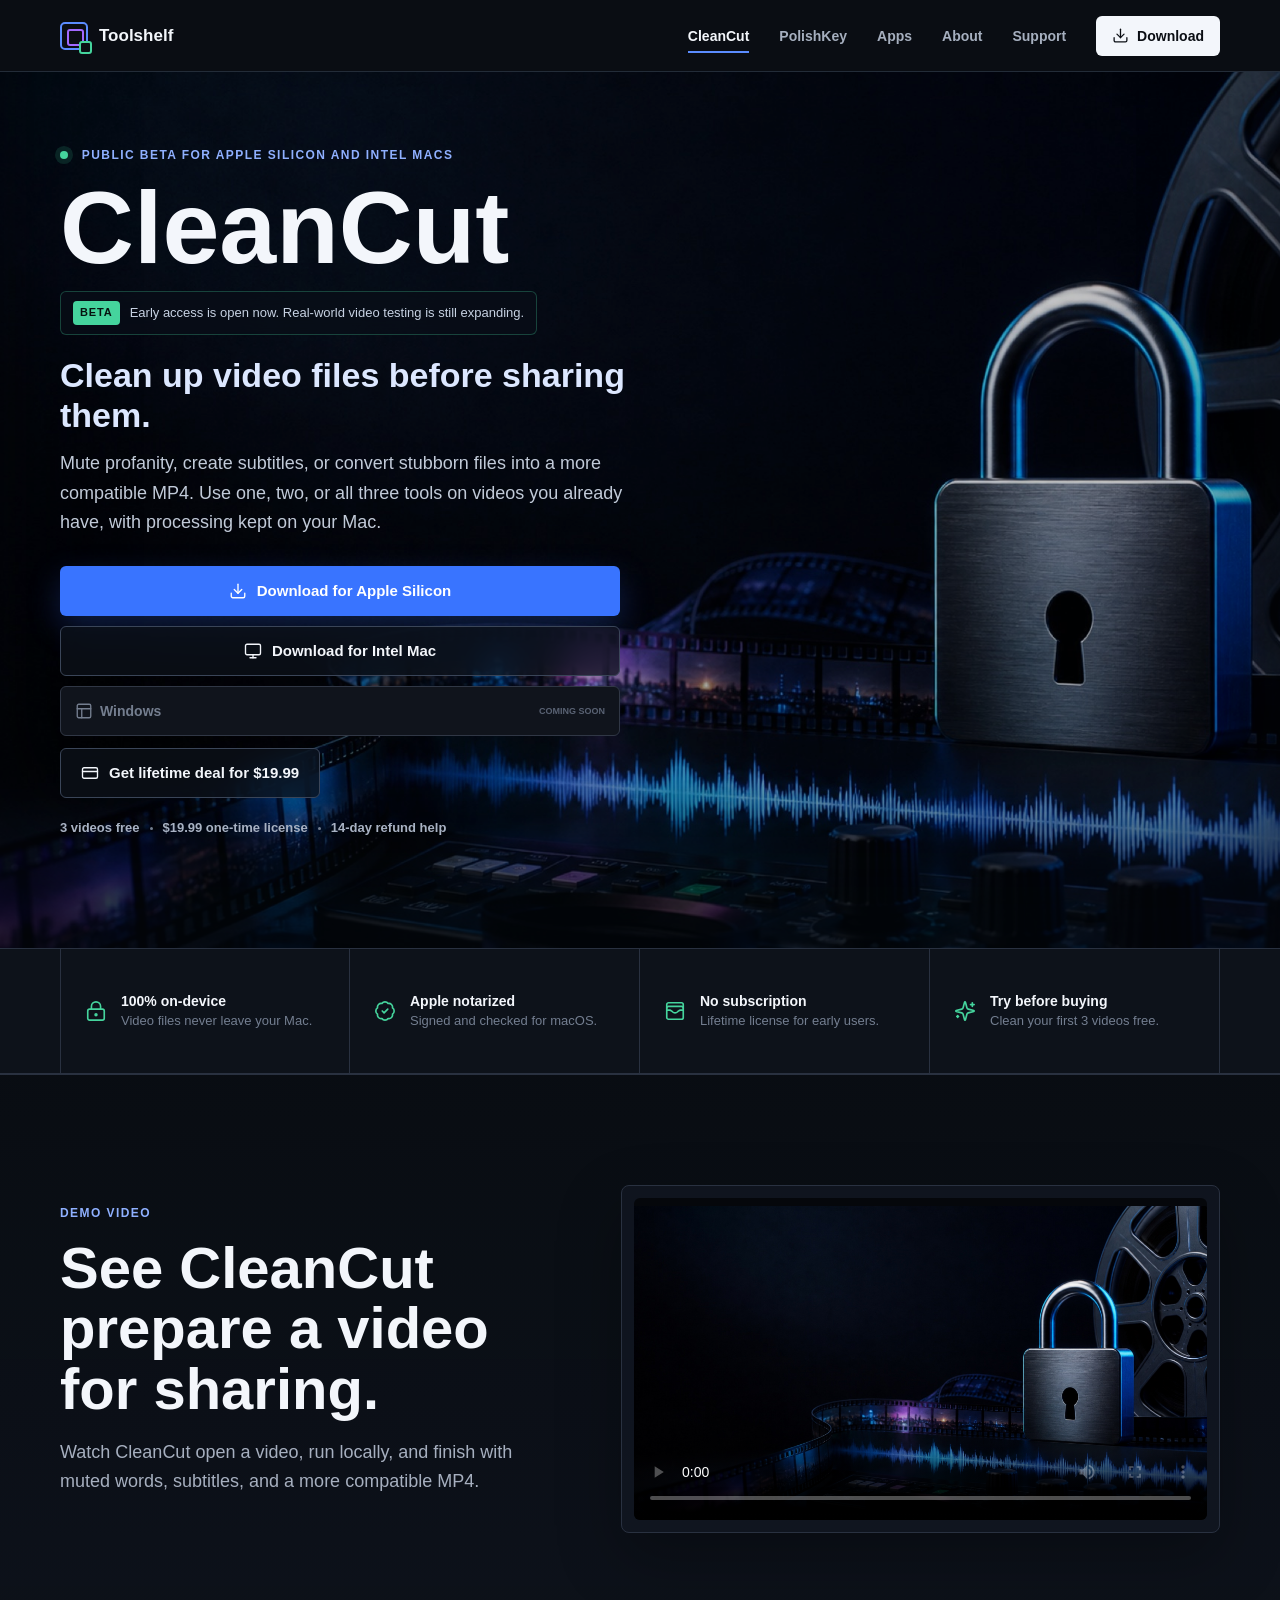
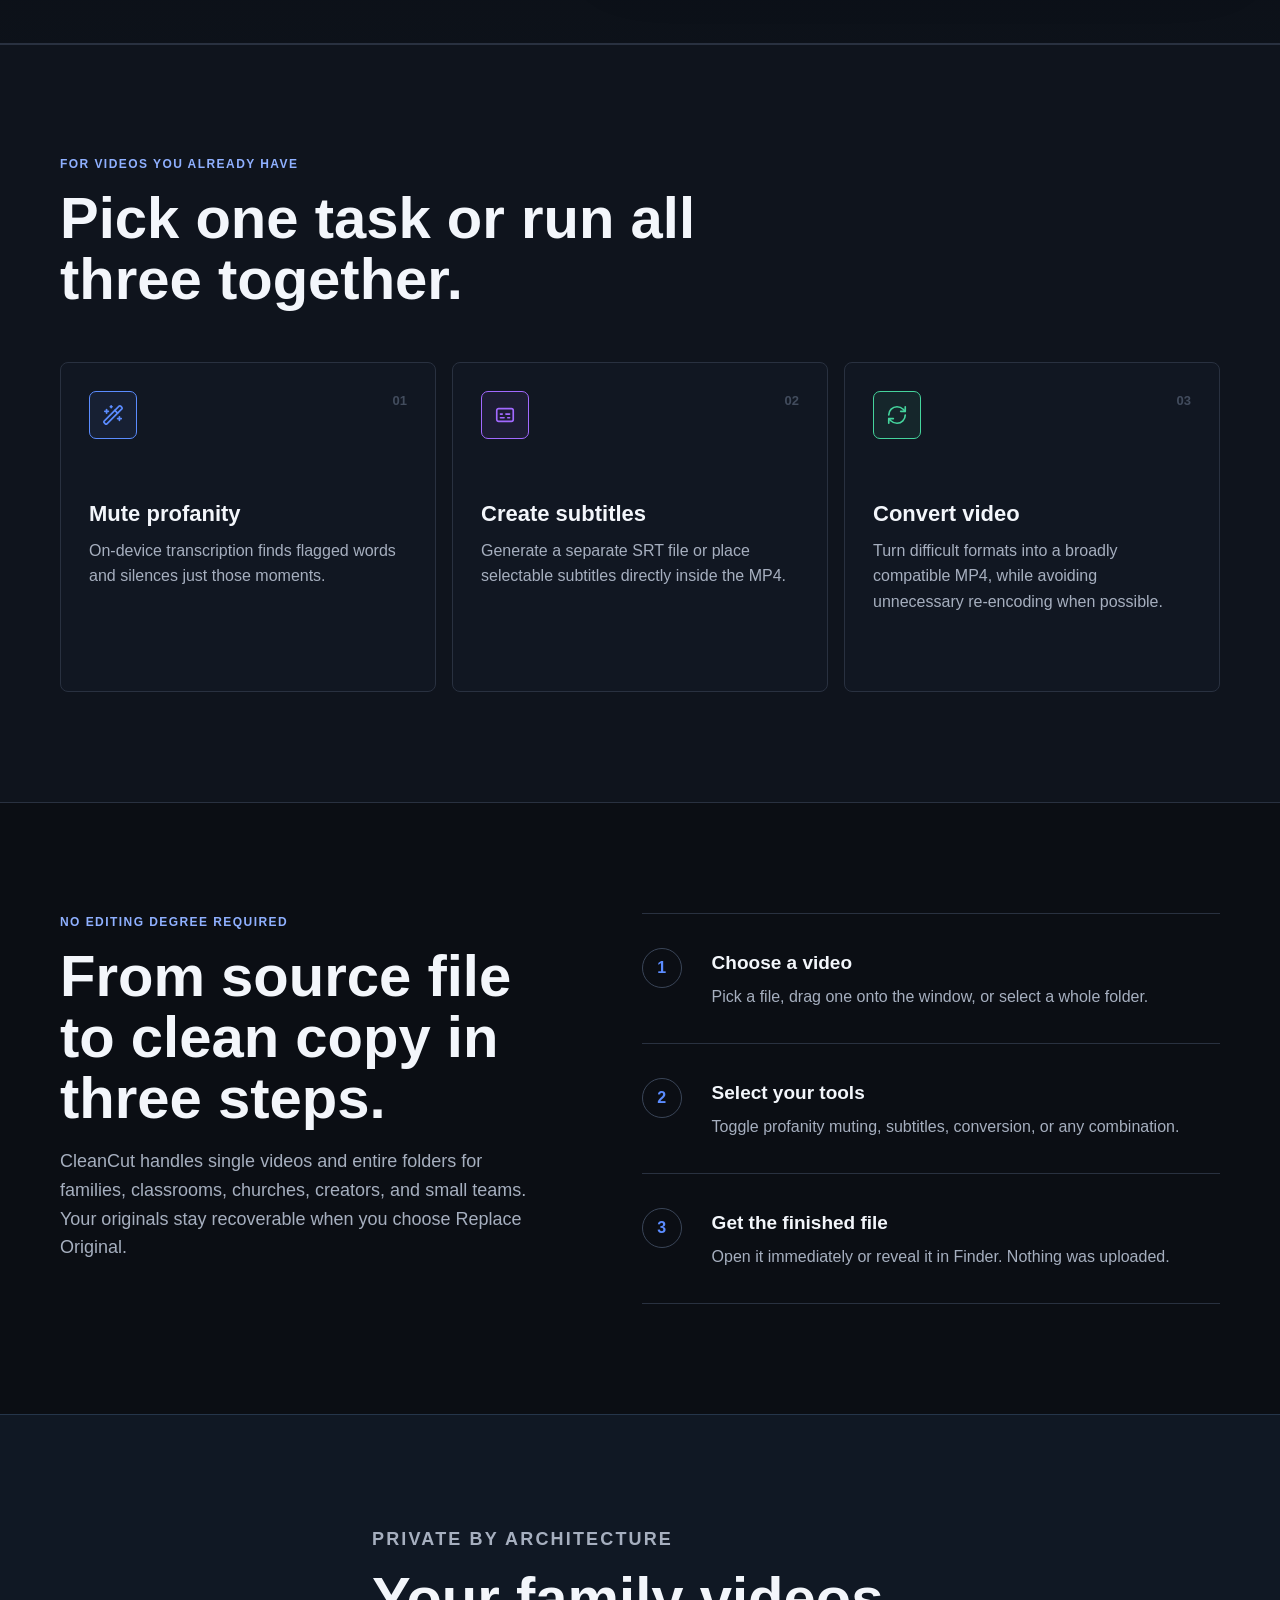
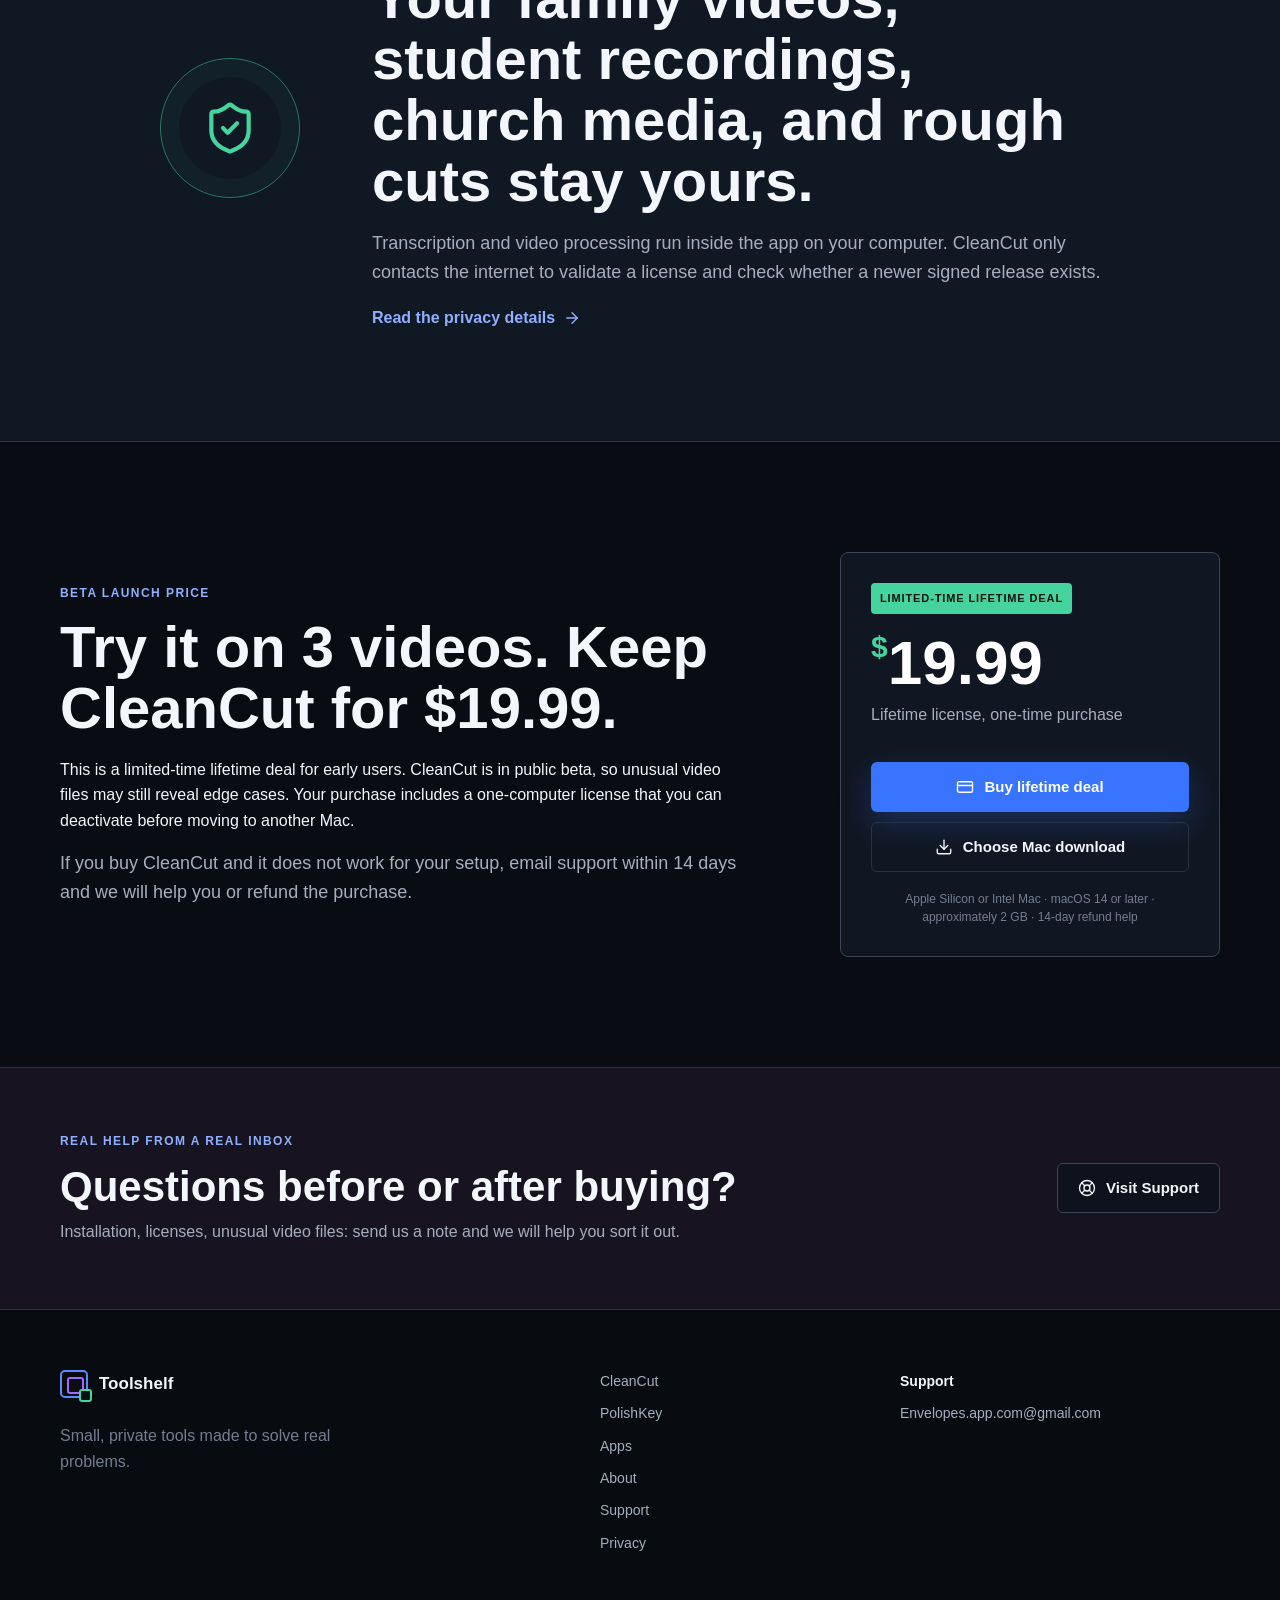
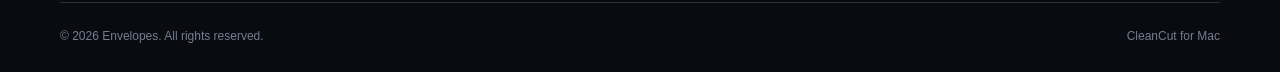
==== index.html @ 16bb2b25 "Add Google Ads tag (AW-18301035992) to all pages" ====
<!DOCTYPE html>
<html lang="en">
<head>
<!-- Google tag (gtag.js) -->
<script async src="https://www.googletagmanager.com/gtag/js?id=AW-18301035992"></script>
<script>
  window.dataLayer = window.dataLayer || [];
  function gtag(){dataLayer.push(arguments);}
  gtag('js', new Date());
  gtag('config', 'AW-18301035992');
</script>
  <meta charset="UTF-8">
  <meta name="viewport" content="width=device-width, initial-scale=1">
  <meta name="theme-color" content="#0b0e14">
  <meta name="description" content="CleanCut mutes profanity, creates subtitles, and converts video files you already have into a more compatible MP4, privately on your Mac.">
  <meta property="og:title" content="CleanCut | Private video cleanup for Mac">
  <meta property="og:description" content="Clean up video files before sharing them: mute profanity, create subtitles, or convert to a more compatible MP4 on your Mac.">
  <meta property="og:type" content="website">
  <meta property="og:url" content="https://envelopesapp.github.io/tools-site/">
  <meta property="og:image" content="https://envelopesapp.github.io/tools-site/assets/cleancut-hero.jpg">
  <meta name="twitter:card" content="summary_large_image">
  <link rel="canonical" href="https://envelopesapp.github.io/tools-site/">
  <link rel="icon" href="favicon.svg" type="image/svg+xml">
  <title>CleanCut | Private video cleanup for Mac</title>
  <link rel="stylesheet" href="styles.css?v=20260629f">
  <script src="assets/lucide.min.js" defer></script>
  <script src="site.js" defer></script>
</head>
<body>
  <a class="skip-link" href="#main">Skip to content</a>
  <header class="site-header">
    <div class="site-nav shell">
      <a class="brand" href="index.html" aria-label="Toolshelf home">
        <span class="brand-mark" aria-hidden="true"><span></span></span>
        <span>Toolshelf</span>
      </a>
      <button class="menu-toggle" type="button" aria-expanded="false" aria-controls="site-menu">
        <i data-lucide="menu" aria-hidden="true"></i>
        <span>Menu</span>
      </button>
      <nav class="nav-links" id="site-menu" aria-label="Primary navigation">
        <a class="active" href="index.html">CleanCut</a>
        <a href="polishkey.html">PolishKey</a>
        <a href="apps.html">Apps</a>
        <a href="about.html">About</a>
        <a href="support.html">Support</a>
        <a class="nav-download" href="index.html#downloads">
          <i data-lucide="download" aria-hidden="true"></i>
          Download
        </a>
      </nav>
    </div>
  </header>

  <main id="main">
    <section class="hero">
      <div class="hero-shade" aria-hidden="true"></div>
      <div class="shell hero-content">
        <p class="eyebrow"><span class="status-dot"></span> Public beta for Apple Silicon and Intel Macs</p>
        <h1>CleanCut</h1>
        <div class="beta-banner"><span>Beta</span> Early access is open now. Real-world video testing is still expanding.</div>
        <p class="hero-lede">Clean up video files before sharing them.</p>
        <p class="hero-copy">Mute profanity, create subtitles, or convert stubborn files into a more compatible MP4. Use one, two, or all three tools on videos you already have, with processing kept on your Mac.</p>
        <div class="platform-options hero-platform-options" id="downloads" role="group" aria-label="CleanCut platform downloads">
          <a class="button button-primary platform-available" href="https://github.com/EnvelopesApp/cleancut-updates/releases/latest/download/CleanCut.dmg">
            <i data-lucide="download" aria-hidden="true"></i>
            Download for Apple Silicon
          </a>
          <a class="button button-secondary platform-available" href="https://github.com/EnvelopesApp/cleancut-updates/releases/latest/download/CleanCut-Intel.dmg"><i data-lucide="monitor" aria-hidden="true"></i>Download for Intel Mac</a>
          <span class="button button-disabled" aria-disabled="true"><i data-lucide="panels-top-left" aria-hidden="true"></i>Windows <small>Coming soon</small></span>
        </div>
        <div class="hero-actions hero-purchase-actions">
          <a class="button button-secondary" href="https://buy.polar.sh/polar_cl_ecQVRK65Frv7xlwUFgsDpXMhYEspQDliIrXDZ1W9nYR">
            <i data-lucide="credit-card" aria-hidden="true"></i>
            Get lifetime deal for $19.99
          </a>
        </div>
        <p class="hero-meta">3 videos free <span></span> $19.99 one-time license <span></span> 14-day refund help</p>
      </div>
    </section>

    <section class="trust-strip" aria-label="Product highlights">
      <div class="shell trust-grid">
        <div><i data-lucide="lock-keyhole" aria-hidden="true"></i><span><strong>100% on-device</strong>Video files never leave your Mac.</span></div>
        <div><i data-lucide="badge-check" aria-hidden="true"></i><span><strong>Apple notarized</strong>Signed and checked for macOS.</span></div>
        <div><i data-lucide="wallet-cards" aria-hidden="true"></i><span><strong>No subscription</strong>Lifetime license for early users.</span></div>
        <div><i data-lucide="sparkles" aria-hidden="true"></i><span><strong>Try before buying</strong>Clean your first 3 videos free.</span></div>
      </div>
    </section>

    <section class="section demo-section" id="cleancut-demo" aria-labelledby="cleancut-demo-title">
      <div class="shell demo-layout">
        <div class="section-heading">
          <p class="eyebrow">Demo video</p>
          <h2 id="cleancut-demo-title">See CleanCut prepare a video for sharing.</h2>
          <p>Watch CleanCut open a video, run locally, and finish with muted words, subtitles, and a more compatible MP4.</p>
        </div>
        <div class="demo-media" aria-label="CleanCut demo video">
          <video controls preload="metadata" playsinline poster="assets/cleancut-hero.jpg">
            <source src="assets/cleancut-demo-1920x1080.mp4?v=20260629a" type="video/mp4">
            <track src="assets/cleancut-demo-1920x1080-captions.vtt?v=20260629a" kind="captions" srclang="en" label="English captions" default>
            Your browser does not support the CleanCut demo video.
          </video>
        </div>
      </div>
    </section>

    <section class="section soft-band" id="features" aria-labelledby="features-title">
      <div class="shell">
        <div class="section-heading">
          <p class="eyebrow">For videos you already have</p>
          <h2 id="features-title">Pick one task or run all three together.</h2>
        </div>
        <div class="feature-grid">
          <article class="feature-card">
            <div class="feature-icon blue"><i data-lucide="wand-sparkles" aria-hidden="true"></i></div>
            <p class="feature-number">01</p>
            <h3>Mute profanity</h3>
            <p>On-device transcription finds flagged words and silences just those moments.</p>
          </article>
          <article class="feature-card">
            <div class="feature-icon violet"><i data-lucide="captions" aria-hidden="true"></i></div>
            <p class="feature-number">02</p>
            <h3>Create subtitles</h3>
            <p>Generate a separate SRT file or place selectable subtitles directly inside the MP4.</p>
          </article>
          <article class="feature-card">
            <div class="feature-icon green"><i data-lucide="refresh-cw" aria-hidden="true"></i></div>
            <p class="feature-number">03</p>
            <h3>Convert video</h3>
            <p>Turn difficult formats into a broadly compatible MP4, while avoiding unnecessary re-encoding when possible.</p>
          </article>
        </div>
      </div>
    </section>

    <section class="section workflow-section" aria-labelledby="workflow-title">
      <div class="shell workflow-layout">
        <div class="section-heading">
          <p class="eyebrow">No editing degree required</p>
          <h2 id="workflow-title">From source file to clean copy in three steps.</h2>
          <p>CleanCut handles single videos and entire folders for families, classrooms, churches, creators, and small teams. Your originals stay recoverable when you choose Replace Original.</p>
        </div>
        <ol class="steps">
          <li><span>1</span><div><strong>Choose a video</strong><p>Pick a file, drag one onto the window, or select a whole folder.</p></div></li>
          <li><span>2</span><div><strong>Select your tools</strong><p>Toggle profanity muting, subtitles, conversion, or any combination.</p></div></li>
          <li><span>3</span><div><strong>Get the finished file</strong><p>Open it immediately or reveal it in Finder. Nothing was uploaded.</p></div></li>
        </ol>
      </div>
    </section>

    <section class="section privacy-band" aria-labelledby="privacy-title">
      <div class="shell privacy-layout">
        <div class="privacy-mark"><i data-lucide="shield-check" aria-hidden="true"></i></div>
        <div>
          <p class="eyebrow">Private by architecture</p>
          <h2 id="privacy-title">Your family videos, student recordings, church media, and rough cuts stay yours.</h2>
          <p>Transcription and video processing run inside the app on your computer. CleanCut only contacts the internet to validate a license and check whether a newer signed release exists.</p>
          <a class="text-link" href="privacy.html">Read the privacy details <i data-lucide="arrow-right" aria-hidden="true"></i></a>
        </div>
      </div>
    </section>

    <section class="section pricing-section" aria-labelledby="pricing-title">
      <div class="shell pricing-layout">
        <div>
          <p class="eyebrow">Beta launch price</p>
          <h2 id="pricing-title">Try it on 3 videos. Keep CleanCut for $19.99.</h2>
          <p>This is a limited-time lifetime deal for early users. CleanCut is in public beta, so unusual video files may still reveal edge cases. Your purchase includes a one-computer license that you can deactivate before moving to another Mac.</p>
          <p>If you buy CleanCut and it does not work for your setup, email support within 14 days and we will help you or refund the purchase.</p>
        </div>
        <div class="price-panel">
          <div class="price-badge">Limited-time lifetime deal</div>
          <p class="price"><span>$</span>19.99</p>
          <p class="price-subtitle">Lifetime license, one-time purchase</p>
          <a class="button button-primary" href="https://buy.polar.sh/polar_cl_ecQVRK65Frv7xlwUFgsDpXMhYEspQDliIrXDZ1W9nYR">
            <i data-lucide="credit-card" aria-hidden="true"></i>
            Buy lifetime deal
          </a>
          <a class="button button-quiet" href="#downloads">
            <i data-lucide="download" aria-hidden="true"></i>
            Choose Mac download
          </a>
          <small>Apple Silicon or Intel Mac · macOS 14 or later · approximately 2 GB · 14-day refund help</small>
        </div>
      </div>
    </section>

    <section class="support-callout">
      <div class="shell support-callout-inner">
        <div>
          <p class="eyebrow">Real help from a real inbox</p>
          <h2>Questions before or after buying?</h2>
          <p>Installation, licenses, unusual video files: send us a note and we will help you sort it out.</p>
        </div>
        <a class="button button-secondary" href="support.html"><i data-lucide="life-buoy" aria-hidden="true"></i>Visit Support</a>
      </div>
    </section>
  </main>

  <footer class="site-footer">
    <div class="shell footer-grid">
      <div>
        <a class="brand" href="index.html"><span class="brand-mark" aria-hidden="true"><span></span></span><span>Toolshelf</span></a>
        <p>Small, private tools made to solve real problems.</p>
      </div>
      <div class="footer-links">
        <a href="index.html">CleanCut</a>
        <a href="polishkey.html">PolishKey</a>
        <a href="apps.html">Apps</a>
        <a href="about.html">About</a>
        <a href="support.html">Support</a>
        <a href="privacy.html">Privacy</a>
      </div>
      <div class="footer-contact">
        <span>Support</span>
        <a href="mailto:Envelopes.app.com@gmail.com">Envelopes.app.com@gmail.com</a>
      </div>
    </div>
    <div class="shell footer-bottom">
      <span>© 2026 Envelopes. All rights reserved.</span>
      <span>CleanCut for Mac</span>
    </div>
  </footer>
</body>
</html>
---- styles.css ----
:root {
  --bg: #0b0e14;
  --surface: #111722;
  --surface-high: #171e2a;
  --surface-soft: #0f141d;
  --line: #293140;
  --line-strong: #3a4558;
  --text: #f3f6fb;
  --muted: #a6afbf;
  --faint: #737e90;
  --blue: #5b8cff;
  --blue-strong: #3974ff;
  --violet: #a269ff;
  --green: #45d49d;
  --coral: #ff8e79;
  --header-height: 72px;
  color-scheme: dark;
}

* {
  box-sizing: border-box;
}

html {
  scroll-behavior: smooth;
}

body {
  margin: 0;
  overflow-x: hidden;
  background: var(--bg);
  color: var(--text);
  font-family: -apple-system, BlinkMacSystemFont, "Segoe UI", sans-serif;
  font-size: 16px;
  line-height: 1.6;
  letter-spacing: 0;
  -webkit-font-smoothing: antialiased;
}

body.menu-open {
  overflow: hidden;
}

img,
svg {
  display: block;
  max-width: 100%;
}

a {
  color: inherit;
  text-decoration: none;
}

button,
a {
  -webkit-tap-highlight-color: transparent;
}

button {
  font: inherit;
}

.shell {
  width: min(1160px, calc(100% - 48px));
  margin: 0 auto;
}

.skip-link {
  position: fixed;
  top: 12px;
  left: 12px;
  z-index: 100;
  padding: 10px 14px;
  background: white;
  color: #111;
  transform: translateY(-160%);
}

.skip-link:focus {
  transform: translateY(0);
}

.site-header {
  position: sticky;
  top: 0;
  z-index: 50;
  height: var(--header-height);
  background: rgba(11, 14, 20, 0.94);
  border-bottom: 1px solid rgba(58, 69, 88, 0.55);
  backdrop-filter: blur(18px);
}

.site-nav {
  min-height: var(--header-height);
  display: flex;
  align-items: center;
  justify-content: space-between;
  gap: 30px;
}

.brand {
  display: inline-flex;
  align-items: center;
  gap: 11px;
  font-size: 17px;
  font-weight: 750;
  white-space: nowrap;
}

.brand-mark {
  position: relative;
  width: 28px;
  height: 28px;
  border: 2px solid var(--blue);
  border-radius: 5px;
}

.brand-mark::before,
.brand-mark span {
  content: "";
  position: absolute;
  width: 13px;
  height: 13px;
  border: 2px solid var(--violet);
  border-radius: 3px;
  background: var(--bg);
}

.brand-mark::before {
  top: 5px;
  left: 5px;
}

.brand-mark span {
  right: -6px;
  bottom: -6px;
  border-color: var(--green);
}

.nav-links {
  display: flex;
  align-items: center;
  gap: 30px;
  color: var(--muted);
  font-size: 14px;
  font-weight: 650;
}

.nav-links > a:not(.nav-download) {
  position: relative;
  padding: 9px 0;
}

.nav-links > a:not(.nav-download)::after {
  content: "";
  position: absolute;
  left: 0;
  right: 0;
  bottom: 3px;
  height: 2px;
  background: var(--blue);
  transform: scaleX(0);
  transform-origin: left;
  transition: transform 160ms ease;
}

.nav-links > a:hover,
.nav-links > a.active {
  color: var(--text);
}

.nav-links > a:hover::after,
.nav-links > a.active::after {
  transform: scaleX(1);
}

.nav-download {
  display: inline-flex;
  align-items: center;
  gap: 8px;
  min-height: 40px;
  padding: 0 16px;
  border-radius: 6px;
  background: var(--text);
  color: #0b0e14;
}

.nav-download:hover {
  background: #dce7ff;
}

.nav-download svg,
.menu-toggle svg {
  width: 17px;
  height: 17px;
}

.menu-toggle {
  display: none;
  align-items: center;
  gap: 8px;
  min-height: 40px;
  padding: 0 12px;
  border: 1px solid var(--line);
  border-radius: 6px;
  background: transparent;
  color: var(--text);
  cursor: pointer;
}

.hero {
  position: relative;
  min-height: min(720px, calc(100svh - var(--header-height)));
  display: flex;
  align-items: center;
  overflow: hidden;
  background: #090d14 url("assets/cleancut-hero.jpg") center / cover no-repeat;
  border-bottom: 1px solid var(--line);
}

.polishkey-hero {
  background-image: url("assets/polishkey-hero.jpg");
  background-position: 58% center;
  background-size: cover;
}

.hero-shade {
  position: absolute;
  inset: 0;
  background: rgba(4, 7, 12, 0.22);
  box-shadow: inset 0 -110px 120px rgba(4, 7, 12, 0.72);
}

.polishkey-hero .hero-shade {
  background:
    linear-gradient(90deg, rgba(4, 7, 12, 0.9), rgba(4, 7, 12, 0.68) 46%, rgba(4, 7, 12, 0.26)),
    rgba(4, 7, 12, 0.28);
}

.hero-content {
  position: relative;
  z-index: 1;
  padding: 74px 0 96px;
}

.hero-content > * {
  max-width: 610px;
}

.eyebrow {
  margin: 0 0 14px;
  color: #8fb0ff;
  font-size: 12px;
  font-weight: 750;
  letter-spacing: 0.12em;
  text-transform: uppercase;
}

.status-dot {
  display: inline-block;
  width: 8px;
  height: 8px;
  margin-right: 9px;
  border-radius: 50%;
  background: var(--green);
  box-shadow: 0 0 0 5px rgba(69, 212, 157, 0.14);
}

h1,
h2,
h3,
p {
  margin-top: 0;
}

h1 {
  margin-bottom: 15px;
  font-size: clamp(64px, 8vw, 108px);
  line-height: 0.95;
  font-weight: 850;
  letter-spacing: 0;
}

h2 {
  margin-bottom: 18px;
  font-size: clamp(34px, 4.6vw, 58px);
  line-height: 1.05;
  font-weight: 800;
  letter-spacing: 0;
}

h3 {
  margin-bottom: 10px;
  font-size: 22px;
  line-height: 1.2;
  letter-spacing: 0;
}

.hero-lede {
  margin-bottom: 14px;
  color: #dce7ff;
  font-size: clamp(24px, 3vw, 34px);
  line-height: 1.18;
  font-weight: 700;
}

.hero-copy {
  margin-bottom: 28px;
  color: #c1cad8;
  font-size: 18px;
  line-height: 1.65;
}

.beta-banner {
  display: inline-flex;
  align-items: center;
  gap: 10px;
  max-width: 100%;
  margin: 0 0 20px;
  padding: 9px 12px;
  border: 1px solid rgba(69, 212, 157, 0.28);
  border-radius: 6px;
  background: rgba(9, 15, 24, 0.72);
  color: #c7d2e3;
  font-size: 13px;
  line-height: 1.4;
  backdrop-filter: blur(14px);
}

.beta-banner span,
.price-badge {
  color: #06120f;
  background: var(--green);
  font-size: 11px;
  font-weight: 850;
  letter-spacing: 0.08em;
  text-transform: uppercase;
}

.beta-banner span {
  flex: 0 0 auto;
  padding: 4px 7px;
  border-radius: 4px;
}

.hero-actions {
  display: flex;
  gap: 12px;
  flex-wrap: wrap;
  margin-bottom: 20px;
}

.button {
  display: inline-flex;
  align-items: center;
  justify-content: center;
  gap: 10px;
  min-height: 50px;
  padding: 0 20px;
  border: 1px solid transparent;
  border-radius: 6px;
  font-size: 15px;
  font-weight: 750;
  transition: transform 160ms ease, background 160ms ease, border-color 160ms ease;
}

.button:hover {
  transform: translateY(-2px);
}

.button svg {
  width: 18px;
  height: 18px;
}

.button-primary {
  background: var(--blue-strong);
  color: white;
  box-shadow: 0 12px 32px rgba(57, 116, 255, 0.25);
}

.button-primary:hover {
  background: #4c82ff;
}

.button-secondary {
  border-color: var(--line-strong);
  background: rgba(13, 18, 27, 0.72);
  color: var(--text);
  backdrop-filter: blur(12px);
}

.button-secondary:hover,
.button-quiet:hover {
  border-color: #65718a;
  background: var(--surface-high);
}

.button-quiet {
  border-color: var(--line);
  background: transparent;
  color: var(--text);
}

.hero-meta {
  display: flex;
  align-items: center;
  gap: 10px;
  color: #a8b2c3;
  font-size: 13px;
  font-weight: 650;
}

.hero-meta span {
  width: 3px;
  height: 3px;
  border-radius: 50%;
  background: var(--faint);
}

.trust-strip {
  background: #0d121a;
  border-bottom: 1px solid var(--line);
}

.availability-strip {
  background: #0d121a;
  border-bottom: 1px solid var(--line);
}

.availability-grid {
  display: grid;
  grid-template-columns: repeat(3, 1fr);
  border-left: 1px solid var(--line);
}

.availability-grid > div {
  min-height: 108px;
  display: flex;
  flex-direction: column;
  justify-content: center;
  gap: 6px;
  padding: 24px;
  border-right: 1px solid var(--line);
}

.availability-grid strong {
  color: var(--text);
}

.availability-grid span {
  color: var(--faint);
  font-size: 13px;
  line-height: 1.45;
}

.trust-grid {
  display: grid;
  grid-template-columns: repeat(4, 1fr);
}

.trust-grid > div {
  min-height: 124px;
  display: flex;
  align-items: center;
  gap: 14px;
  padding: 24px;
  border-right: 1px solid var(--line);
}

.trust-grid > div:first-child {
  border-left: 1px solid var(--line);
}

.trust-grid svg {
  flex: 0 0 auto;
  width: 22px;
  height: 22px;
  color: var(--green);
}

.trust-grid span {
  display: flex;
  flex-direction: column;
  color: var(--faint);
  font-size: 13px;
  line-height: 1.45;
}

.trust-grid strong {
  color: var(--text);
  font-size: 14px;
}

.section {
  padding: 110px 0;
}

.section-heading {
  max-width: 720px;
  margin-bottom: 52px;
}

.section-heading.centered {
  margin-right: auto;
  margin-left: auto;
  text-align: center;
}

.section-heading > p:last-child,
.workflow-layout > .section-heading > p:last-child,
.privacy-layout p,
.pricing-layout > div:first-child > p:last-child {
  color: var(--muted);
  font-size: 18px;
}

.soft-band {
  background: var(--surface-soft);
  border-top: 1px solid var(--line);
  border-bottom: 1px solid var(--line);
}

.demo-section {
  position: relative;
  scroll-margin-top: calc(var(--header-height) + 18px);
  background:
    linear-gradient(180deg, rgba(9, 12, 18, 0.96), rgba(13, 18, 26, 0.98)),
    #0c1119;
  border-top: 1px solid var(--line);
  border-bottom: 1px solid var(--line);
}

.demo-layout {
  display: grid;
  grid-template-columns: minmax(0, 0.82fr) minmax(520px, 1fr);
  gap: 70px;
  align-items: center;
}

.demo-layout .section-heading {
  margin-bottom: 0;
}

.demo-media {
  padding: 12px;
  border: 1px solid var(--line);
  border-radius: 8px;
  background: rgba(17, 23, 34, 0.78);
  box-shadow: 0 24px 64px rgba(0, 0, 0, 0.28);
}

.demo-media video {
  display: block;
  width: 100%;
  aspect-ratio: 16 / 9;
  border-radius: 6px;
  background: #05070b;
}

.feature-grid {
  display: grid;
  grid-template-columns: repeat(3, 1fr);
  gap: 16px;
}

.feature-card {
  position: relative;
  min-height: 330px;
  padding: 28px;
  border: 1px solid var(--line);
  border-radius: 8px;
  background: var(--surface);
}

.feature-card:hover {
  border-color: var(--line-strong);
}

.feature-icon {
  width: 48px;
  height: 48px;
  display: grid;
  place-items: center;
  margin-bottom: 62px;
  border: 1px solid currentColor;
  border-radius: 7px;
}

.feature-icon svg {
  width: 22px;
}

.feature-icon.blue {
  color: var(--blue);
  background: rgba(91, 140, 255, 0.08);
}

.feature-icon.violet {
  color: var(--violet);
  background: rgba(162, 105, 255, 0.08);
}

.feature-icon.green {
  color: var(--green);
  background: rgba(69, 212, 157, 0.08);
}

.feature-number {
  position: absolute;
  top: 28px;
  right: 28px;
  color: #424c5d;
  font-size: 13px;
  font-weight: 750;
}

.feature-card p:last-child {
  color: var(--muted);
}

.workflow-layout {
  display: grid;
  grid-template-columns: minmax(0, 0.85fr) minmax(420px, 1fr);
  gap: 90px;
  align-items: start;
}

.workflow-layout .section-heading {
  position: sticky;
  top: calc(var(--header-height) + 46px);
  margin-bottom: 0;
}

.steps {
  margin: 0;
  padding: 0;
  list-style: none;
  border-top: 1px solid var(--line);
}

.steps li {
  display: grid;
  grid-template-columns: 48px 1fr;
  gap: 22px;
  padding: 34px 0;
  border-bottom: 1px solid var(--line);
}

.steps li > span {
  width: 40px;
  height: 40px;
  display: grid;
  place-items: center;
  border: 1px solid var(--line-strong);
  border-radius: 50%;
  color: var(--blue);
  font-weight: 750;
}

.steps strong {
  display: block;
  margin-bottom: 5px;
  font-size: 19px;
}

.steps p {
  margin: 0;
  color: var(--muted);
}

.privacy-band {
  background: #101824;
  border-top: 1px solid #25354a;
  border-bottom: 1px solid #25354a;
}

.privacy-layout {
  display: grid;
  grid-template-columns: 160px 1fr;
  gap: 52px;
  align-items: center;
  max-width: 960px;
}

.privacy-mark {
  width: 140px;
  height: 140px;
  display: grid;
  place-items: center;
  border: 1px solid rgba(69, 212, 157, 0.5);
  border-radius: 50%;
  color: var(--green);
  box-shadow: inset 0 0 0 18px rgba(69, 212, 157, 0.04);
}

.privacy-mark svg {
  width: 56px;
  height: 56px;
}

.privacy-layout h2 {
  max-width: 790px;
}

.text-link {
  display: inline-flex;
  align-items: center;
  gap: 8px;
  color: #91aeff;
  font-weight: 700;
}

.text-link:hover {
  color: white;
}

.text-link svg {
  width: 18px;
}

.pricing-section {
  background: #090c12;
}

.pricing-layout {
  display: grid;
  grid-template-columns: 1fr 380px;
  gap: 90px;
  align-items: center;
}

.price-panel {
  padding: 30px;
  border: 1px solid var(--line-strong);
  border-radius: 8px;
  background: var(--surface);
}

.price-badge {
  display: inline-block;
  margin-bottom: 18px;
  padding: 7px 9px;
  border-radius: 4px;
}

.price-panel .price {
  margin: 0;
  color: white;
  font-size: 62px;
  line-height: 1;
  font-weight: 850;
}

.price-panel .price span {
  color: var(--green);
  font-size: 30px;
  vertical-align: top;
}

.price-panel .price-subtitle {
  margin: 8px 0 24px;
  color: var(--muted);
}

.price-panel .button {
  width: 100%;
  margin-top: 10px;
}

.price-panel small {
  display: block;
  margin-top: 18px;
  color: var(--faint);
  font-size: 12px;
  line-height: 1.5;
  text-align: center;
}

.support-callout {
  padding: 64px 0;
  background: #171321;
  border-top: 1px solid #342946;
  border-bottom: 1px solid #342946;
}

.support-callout-inner {
  display: flex;
  align-items: center;
  justify-content: space-between;
  gap: 40px;
}

.support-callout h2 {
  margin-bottom: 10px;
  font-size: clamp(28px, 4vw, 42px);
}

.support-callout p:last-child {
  max-width: 650px;
  margin-bottom: 0;
  color: var(--muted);
}

.site-footer {
  padding: 60px 0 26px;
  background: #080b10;
}

.footer-grid {
  display: grid;
  grid-template-columns: 1.5fr 0.75fr 1fr;
  gap: 60px;
  padding-bottom: 48px;
}

.footer-grid > div:first-child p {
  max-width: 320px;
  margin: 18px 0 0;
  color: var(--faint);
}

.footer-links,
.footer-contact {
  display: flex;
  flex-direction: column;
  align-items: flex-start;
  gap: 10px;
  color: var(--muted);
  font-size: 14px;
}

.footer-links a:hover,
.footer-contact a:hover {
  color: var(--text);
}

.footer-contact span {
  color: var(--text);
  font-weight: 700;
}

.footer-contact a {
  overflow-wrap: anywhere;
}

.footer-bottom {
  display: flex;
  justify-content: space-between;
  gap: 20px;
  padding-top: 24px;
  border-top: 1px solid var(--line);
  color: var(--faint);
  font-size: 12px;
}

.page-hero {
  padding: 104px 0 82px;
  background: #0d121a;
  border-bottom: 1px solid var(--line);
}

.page-hero h1 {
  max-width: 880px;
  margin-bottom: 24px;
  font-size: clamp(50px, 7vw, 84px);
}

.page-hero > .shell > p:last-child {
  max-width: 720px;
  margin-bottom: 0;
  color: var(--muted);
  font-size: 20px;
}

.content-layout {
  display: grid;
  grid-template-columns: 220px minmax(0, 720px);
  gap: 80px;
  align-items: start;
}

.content-nav {
  position: sticky;
  top: calc(var(--header-height) + 36px);
  display: flex;
  flex-direction: column;
  align-items: flex-start;
  gap: 12px;
  color: var(--muted);
  font-size: 14px;
}

.content-nav strong {
  margin-bottom: 4px;
  color: var(--text);
}

.content-nav a:hover {
  color: white;
}

.prose-section {
  padding-bottom: 58px;
  margin-bottom: 58px;
  border-bottom: 1px solid var(--line);
}

.prose-section:last-child {
  padding-bottom: 0;
  margin-bottom: 0;
  border-bottom: 0;
}

.prose-section h2 {
  font-size: clamp(30px, 4vw, 44px);
}

.prose-section h3 {
  margin-top: 32px;
}

.prose-section p,
.prose-section li {
  color: var(--muted);
}

.prose-section a {
  color: #91aeff;
  text-decoration: underline;
  text-underline-offset: 3px;
}

.prose-section ul {
  padding-left: 20px;
}

.contact-panel {
  display: grid;
  grid-template-columns: 1fr auto;
  gap: 32px;
  align-items: center;
  padding: 30px;
  border: 1px solid var(--line-strong);
  border-radius: 8px;
  background: var(--surface);
}

.contact-panel > div {
  min-width: 0;
}

.contact-panel h2 {
  margin-bottom: 8px;
  font-size: clamp(28px, 4vw, 42px);
  overflow-wrap: anywhere;
}

.contact-panel p {
  margin-bottom: 0;
  color: var(--muted);
}

.faq-list {
  border-top: 1px solid var(--line);
}

.faq-list details {
  border-bottom: 1px solid var(--line);
}

.faq-list summary {
  position: relative;
  padding: 24px 44px 24px 0;
  color: var(--text);
  font-size: 18px;
  font-weight: 700;
  cursor: pointer;
  list-style: none;
}

.faq-list summary::-webkit-details-marker {
  display: none;
}

.faq-list summary::after {
  content: "+";
  position: absolute;
  top: 20px;
  right: 4px;
  color: var(--blue);
  font-size: 25px;
  font-weight: 400;
}

.faq-list details[open] summary::after {
  content: "−";
}

.faq-list details > div {
  max-width: 700px;
  padding: 0 40px 24px 0;
  color: var(--muted);
}

.spec-grid {
  display: grid;
  grid-template-columns: repeat(2, 1fr);
  border-top: 1px solid var(--line);
  border-left: 1px solid var(--line);
}

.spec-grid > div {
  min-height: 120px;
  padding: 24px;
  border-right: 1px solid var(--line);
  border-bottom: 1px solid var(--line);
}

.spec-grid strong {
  display: block;
  margin-bottom: 7px;
}

.spec-grid span {
  color: var(--muted);
}

.app-catalog {
  background: #090c12;
}

.app-catalog .shell {
  display: grid;
  gap: 28px;
}

.catalog-item {
  display: grid;
  grid-template-columns: minmax(0, 1.08fr) minmax(380px, 0.92fr);
  min-height: 520px;
  overflow: hidden;
  border: 1px solid var(--line-strong);
  border-radius: 8px;
  background: var(--surface);
}

.catalog-visual {
  position: relative;
  min-height: 430px;
  display: grid;
  place-items: center;
  overflow: hidden;
  background: #0b111b url("assets/cleancut-hero.jpg") 72% center / cover no-repeat;
  border-right: 1px solid var(--line);
}

.catalog-screenshot {
  padding: 28px;
  background: #0b111b;
}

.catalog-screenshot img {
  position: relative;
  z-index: 1;
  width: min(640px, 116%);
  max-width: none;
  border: 1px solid rgba(255, 255, 255, 0.12);
  border-radius: 10px;
  box-shadow: 0 24px 60px rgba(0, 0, 0, 0.42);
}

.catalog-screenshot::after {
  display: none;
}

.catalog-visual::after {
  content: "";
  position: absolute;
  inset: 0;
  background: rgba(5, 9, 15, 0.3);
}

.catalog-lock {
  position: relative;
  z-index: 1;
  width: 116px;
  height: 116px;
  display: grid;
  place-items: center;
  border: 1px solid rgba(69, 212, 157, 0.62);
  border-radius: 50%;
  background: rgba(7, 14, 23, 0.8);
  color: var(--green);
  box-shadow: 0 0 0 20px rgba(69, 212, 157, 0.05);
}

.catalog-lock svg {
  width: 48px;
  height: 48px;
}

.catalog-wave {
  position: absolute;
  right: 7%;
  bottom: 10%;
  left: 7%;
  z-index: 1;
  height: 70px;
  display: flex;
  align-items: center;
  justify-content: space-between;
  gap: 8px;
}

.catalog-wave span {
  width: 100%;
  height: 22%;
  background: var(--blue);
  opacity: 0.74;
}

.catalog-wave span:nth-child(2),
.catalog-wave span:nth-child(8) {
  height: 44%;
}

.catalog-wave span:nth-child(3),
.catalog-wave span:nth-child(7) {
  height: 70%;
}

.catalog-wave span:nth-child(4),
.catalog-wave span:nth-child(6) {
  height: 96%;
}

.catalog-wave span:nth-child(5) {
  height: 55%;
  background: var(--violet);
}

.catalog-copy {
  align-self: center;
  padding: 48px;
}

.catalog-meta {
  display: flex;
  align-items: center;
  gap: 10px;
  margin-bottom: 24px;
  color: var(--faint);
  font-size: 12px;
  font-weight: 750;
  text-transform: uppercase;
}

.catalog-meta span {
  padding: 6px 9px;
  border: 1px solid var(--line);
  border-radius: 4px;
}

.catalog-meta .available {
  border-color: rgba(69, 212, 157, 0.36);
  background: rgba(69, 212, 157, 0.08);
  color: var(--green);
}

.catalog-copy h2 {
  margin-bottom: 16px;
}

.catalog-copy > p {
  color: var(--muted);
  font-size: 18px;
}

.catalog-points {
  display: grid;
  gap: 12px;
  margin: 28px 0;
  padding: 0;
  list-style: none;
  color: #ccd3df;
}

.catalog-points li {
  display: flex;
  align-items: center;
  gap: 10px;
}

.catalog-points svg {
  width: 17px;
  color: var(--green);
}

.catalog-actions {
  display: flex;
  gap: 10px;
  flex-wrap: wrap;
}

.platform-options {
  display: grid;
  grid-template-columns: repeat(2, minmax(0, 1fr));
  gap: 10px;
  margin-top: 16px;
}

.platform-available {
  grid-column: 1 / -1;
}

.platform-options .button-disabled {
  grid-column: 1 / -1;
}

.hero-platform-options {
  width: min(100%, 560px);
  margin: 0 0 12px;
}

.hero-platform-options .button {
  backdrop-filter: blur(14px);
}

.hero-purchase-actions {
  margin-bottom: 20px;
}

.button-disabled {
  min-width: 0;
  gap: 7px;
  padding: 0 14px;
  justify-content: flex-start;
  border-color: #303745;
  background: #10141c;
  color: #747e8f;
  font-size: 14px;
  white-space: nowrap;
  cursor: not-allowed;
  user-select: none;
}

.button-disabled:hover {
  transform: none;
}

.button-disabled small {
  margin-left: auto;
  color: #596273;
  font-size: 9px;
  font-weight: 750;
  text-transform: uppercase;
  white-space: nowrap;
}

.catalog-coming {
  max-width: 700px;
  margin: 80px auto 0;
  text-align: center;
}

.catalog-coming > div {
  width: 52px;
  height: 52px;
  display: grid;
  place-items: center;
  margin: 0 auto 24px;
  border: 1px solid var(--line-strong);
  border-radius: 50%;
  color: var(--violet);
}

.catalog-coming h2 {
  font-size: clamp(30px, 4vw, 44px);
}

.catalog-coming > p:last-child {
  color: var(--muted);
  font-size: 18px;
}

@media (max-width: 900px) {
  .trust-grid {
    grid-template-columns: repeat(2, 1fr);
  }

  .availability-grid {
    grid-template-columns: 1fr;
    border-left: 0;
  }

  .availability-grid > div {
    min-height: 88px;
    border-right: 0;
    border-bottom: 1px solid var(--line);
  }

  .trust-grid > div:nth-child(3) {
    border-left: 1px solid var(--line);
  }

  .feature-grid,
  .demo-layout,
  .pricing-layout,
  .workflow-layout {
    grid-template-columns: 1fr;
  }

  .demo-layout {
    gap: 38px;
  }

  .workflow-layout {
    gap: 30px;
  }

  .workflow-layout .section-heading {
    position: static;
  }

  .pricing-layout {
    gap: 42px;
  }

  .price-panel {
    width: min(420px, 100%);
  }

  .content-layout {
    grid-template-columns: 1fr;
    gap: 46px;
  }

  .content-nav {
    position: static;
    flex-direction: row;
    flex-wrap: wrap;
    padding-bottom: 20px;
    border-bottom: 1px solid var(--line);
  }

  .content-nav strong {
    width: 100%;
  }

  .catalog-item {
    grid-template-columns: 1fr;
  }

  .catalog-visual {
    border-right: 0;
    border-bottom: 1px solid var(--line);
  }
}

@media (max-width: 720px) {
  :root {
    --header-height: 64px;
  }

  .shell {
    width: min(100% - 32px, 1160px);
  }

  .site-header {
    backdrop-filter: none;
  }

  .menu-toggle {
    display: inline-flex;
  }

  .nav-links {
    position: fixed;
    top: var(--header-height);
    right: 0;
    bottom: 0;
    left: 0;
    display: none;
    flex-direction: column;
    align-items: stretch;
    gap: 0;
    padding: 18px 16px;
    background: #0b0e14;
    min-height: calc(100dvh - var(--header-height));
    overflow-y: auto;
  }

  .nav-links.open {
    display: flex;
  }

  .nav-links > a {
    padding: 17px 4px;
    border-bottom: 1px solid var(--line);
    font-size: 17px;
  }

  .nav-links > a:not(.nav-download)::after {
    display: none;
  }

  .nav-download {
    min-height: 52px;
    justify-content: center;
    margin-top: 20px;
    border-bottom: 0;
  }

  .hero {
    min-height: calc(92svh - var(--header-height));
    align-items: flex-end;
    background-position: 62% center;
  }

  .polishkey-hero {
    background-position: 64% center;
  }

  .hero-shade {
    background: rgba(3, 6, 10, 0.48);
    box-shadow: inset 0 -280px 170px rgba(3, 6, 10, 0.83);
  }

  .polishkey-hero .hero-shade {
    background: rgba(3, 6, 10, 0.56);
    box-shadow: inset 0 -300px 180px rgba(3, 6, 10, 0.9);
  }

  .hero-content {
    padding: 80px 0 56px;
  }

  .hero-content > * {
    max-width: 100%;
  }

  h1 {
    font-size: clamp(56px, 21vw, 82px);
  }

  .hero-lede {
    font-size: 25px;
  }

  .hero-copy {
    font-size: 16px;
  }

  .hero-actions {
    flex-direction: column;
  }

  .hero-actions .button {
    width: 100%;
  }

  .hero-meta {
    flex-wrap: wrap;
  }

  .trust-grid {
    grid-template-columns: 1fr;
  }

  .trust-grid > div,
  .trust-grid > div:nth-child(3) {
    min-height: 94px;
    padding: 20px 6px;
    border-right: 0;
    border-left: 0;
    border-bottom: 1px solid var(--line);
  }

  .section {
    padding: 76px 0;
  }

  .section-heading {
    margin-bottom: 34px;
  }

  .feature-grid {
    gap: 12px;
  }

  .feature-card {
    min-height: auto;
  }

  .feature-icon {
    margin-bottom: 38px;
  }

  .privacy-layout {
    grid-template-columns: 1fr;
    gap: 30px;
  }

  .privacy-mark {
    width: 96px;
    height: 96px;
  }

  .privacy-mark svg {
    width: 40px;
  }

  .support-callout-inner,
  .footer-bottom {
    align-items: flex-start;
    flex-direction: column;
  }

  .footer-grid {
    grid-template-columns: 1fr;
    gap: 36px;
  }

  .page-hero {
    padding: 76px 0 58px;
  }

  .contact-panel {
    grid-template-columns: 1fr;
  }

  .contact-panel h2 {
    font-size: clamp(23px, 7vw, 32px);
  }

  .contact-panel .button {
    width: 100%;
  }

  .spec-grid {
    grid-template-columns: 1fr;
  }

  .catalog-visual {
    min-height: 330px;
  }

  .catalog-copy {
    padding: 30px 24px;
  }

  .catalog-actions {
    flex-direction: column;
  }

  .catalog-actions .button {
    width: 100%;
  }

  .platform-options {
    grid-template-columns: 1fr;
  }

  .platform-available {
    grid-column: auto;
  }
}

@media (prefers-reduced-motion: reduce) {
  html {
    scroll-behavior: auto;
  }

  *,
  *::before,
  *::after {
    transition-duration: 0.01ms !important;
  }
}
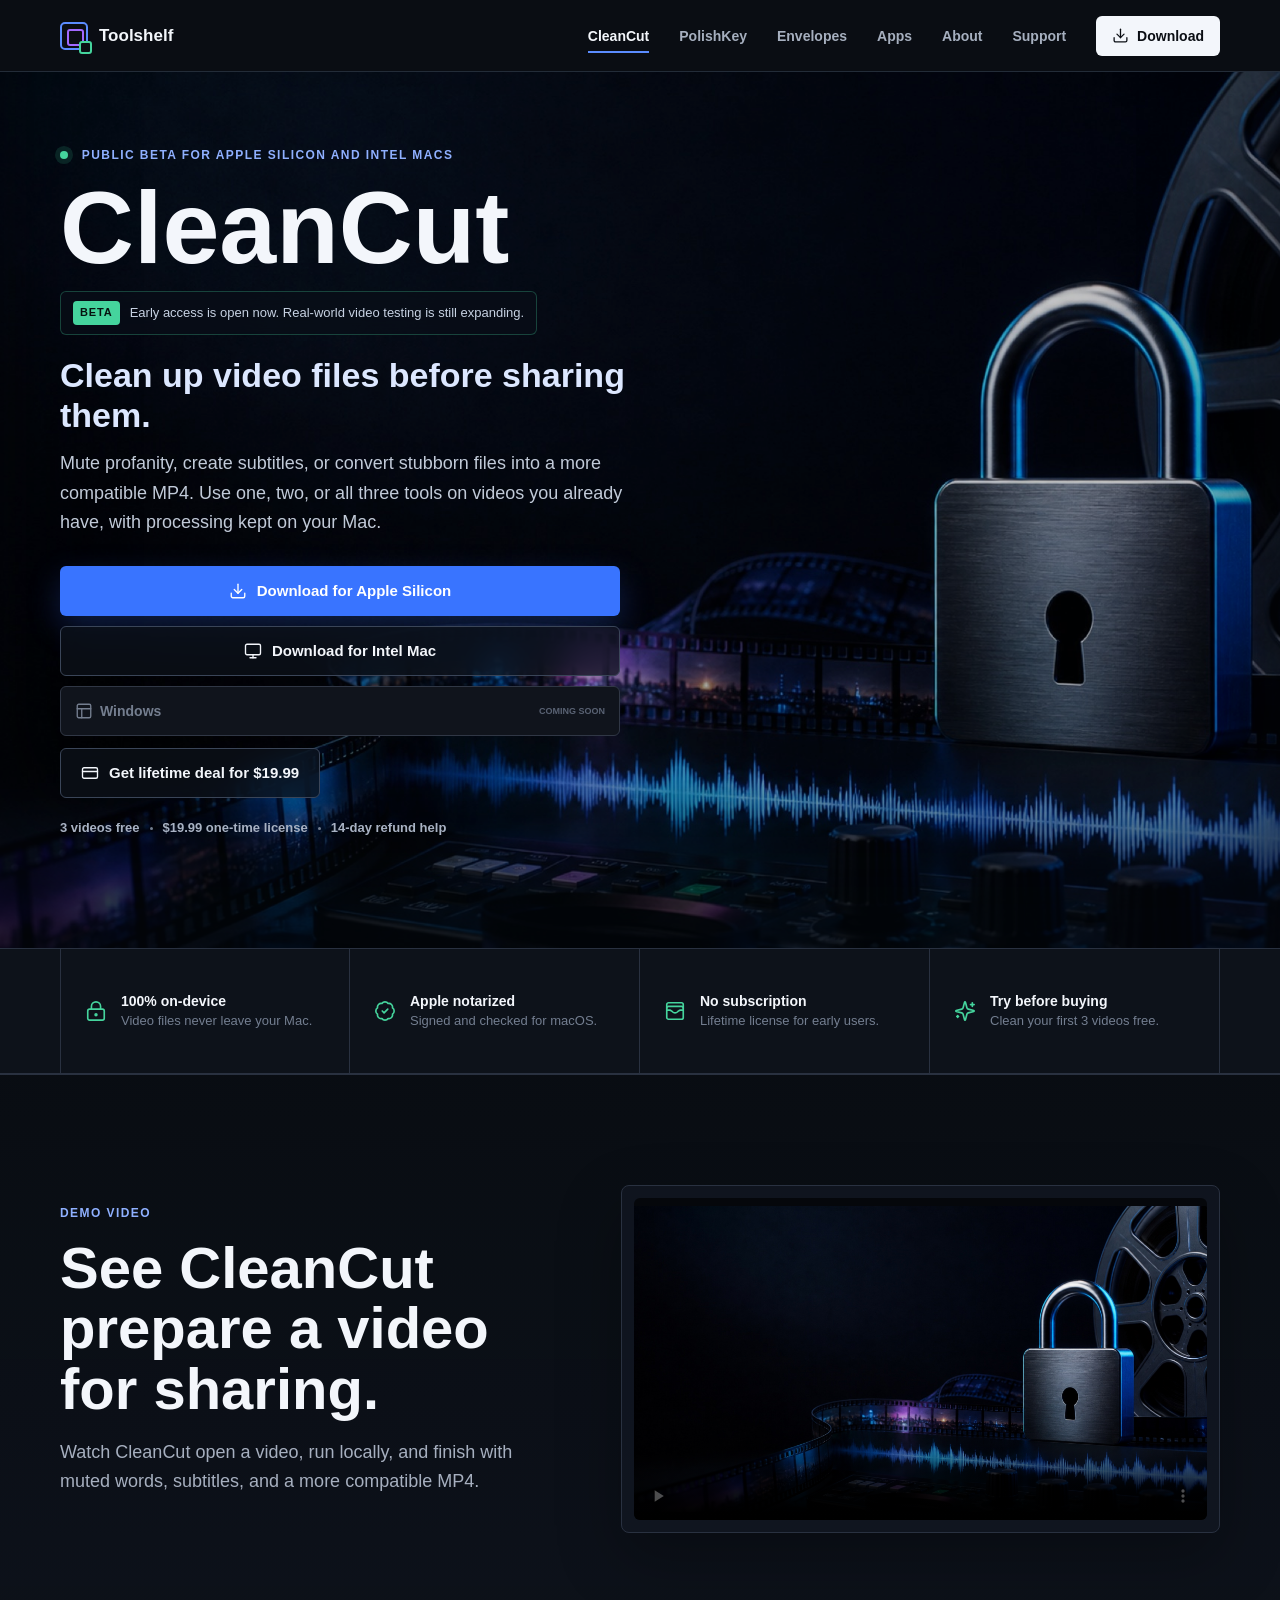
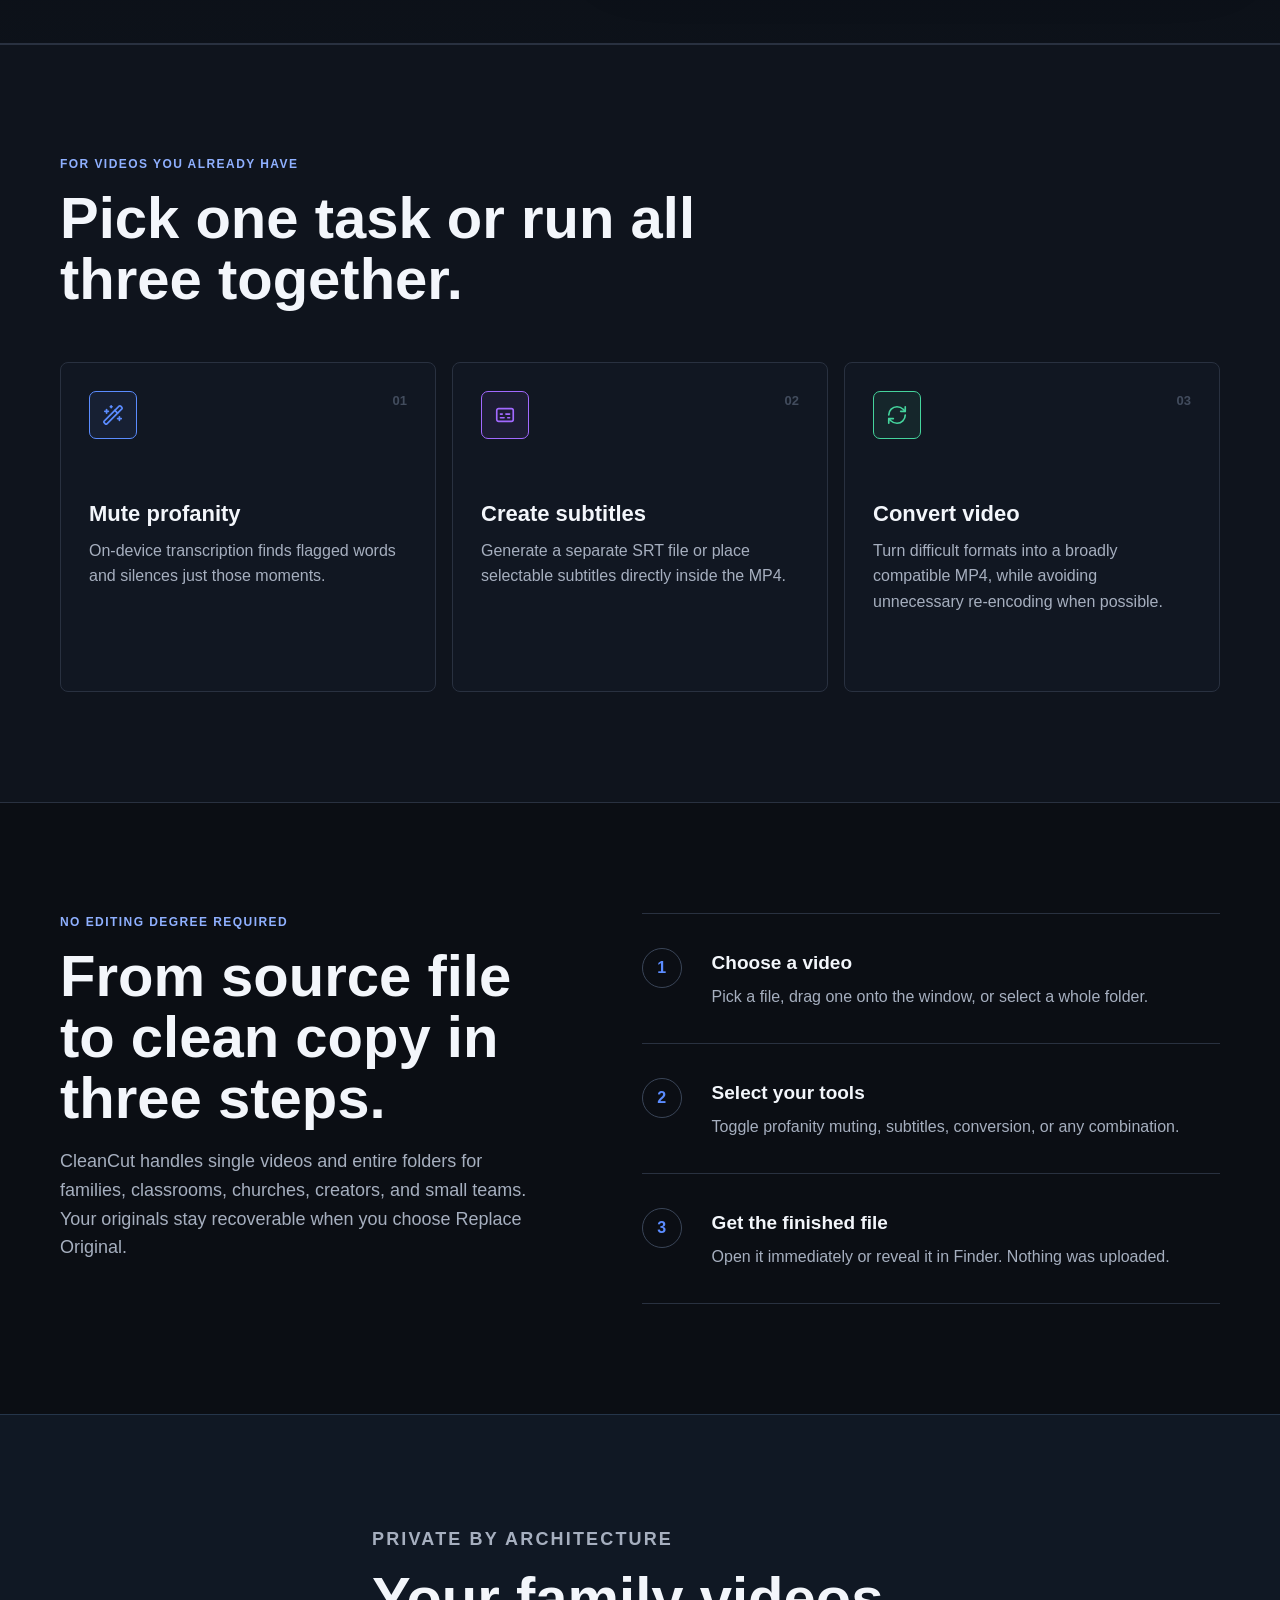
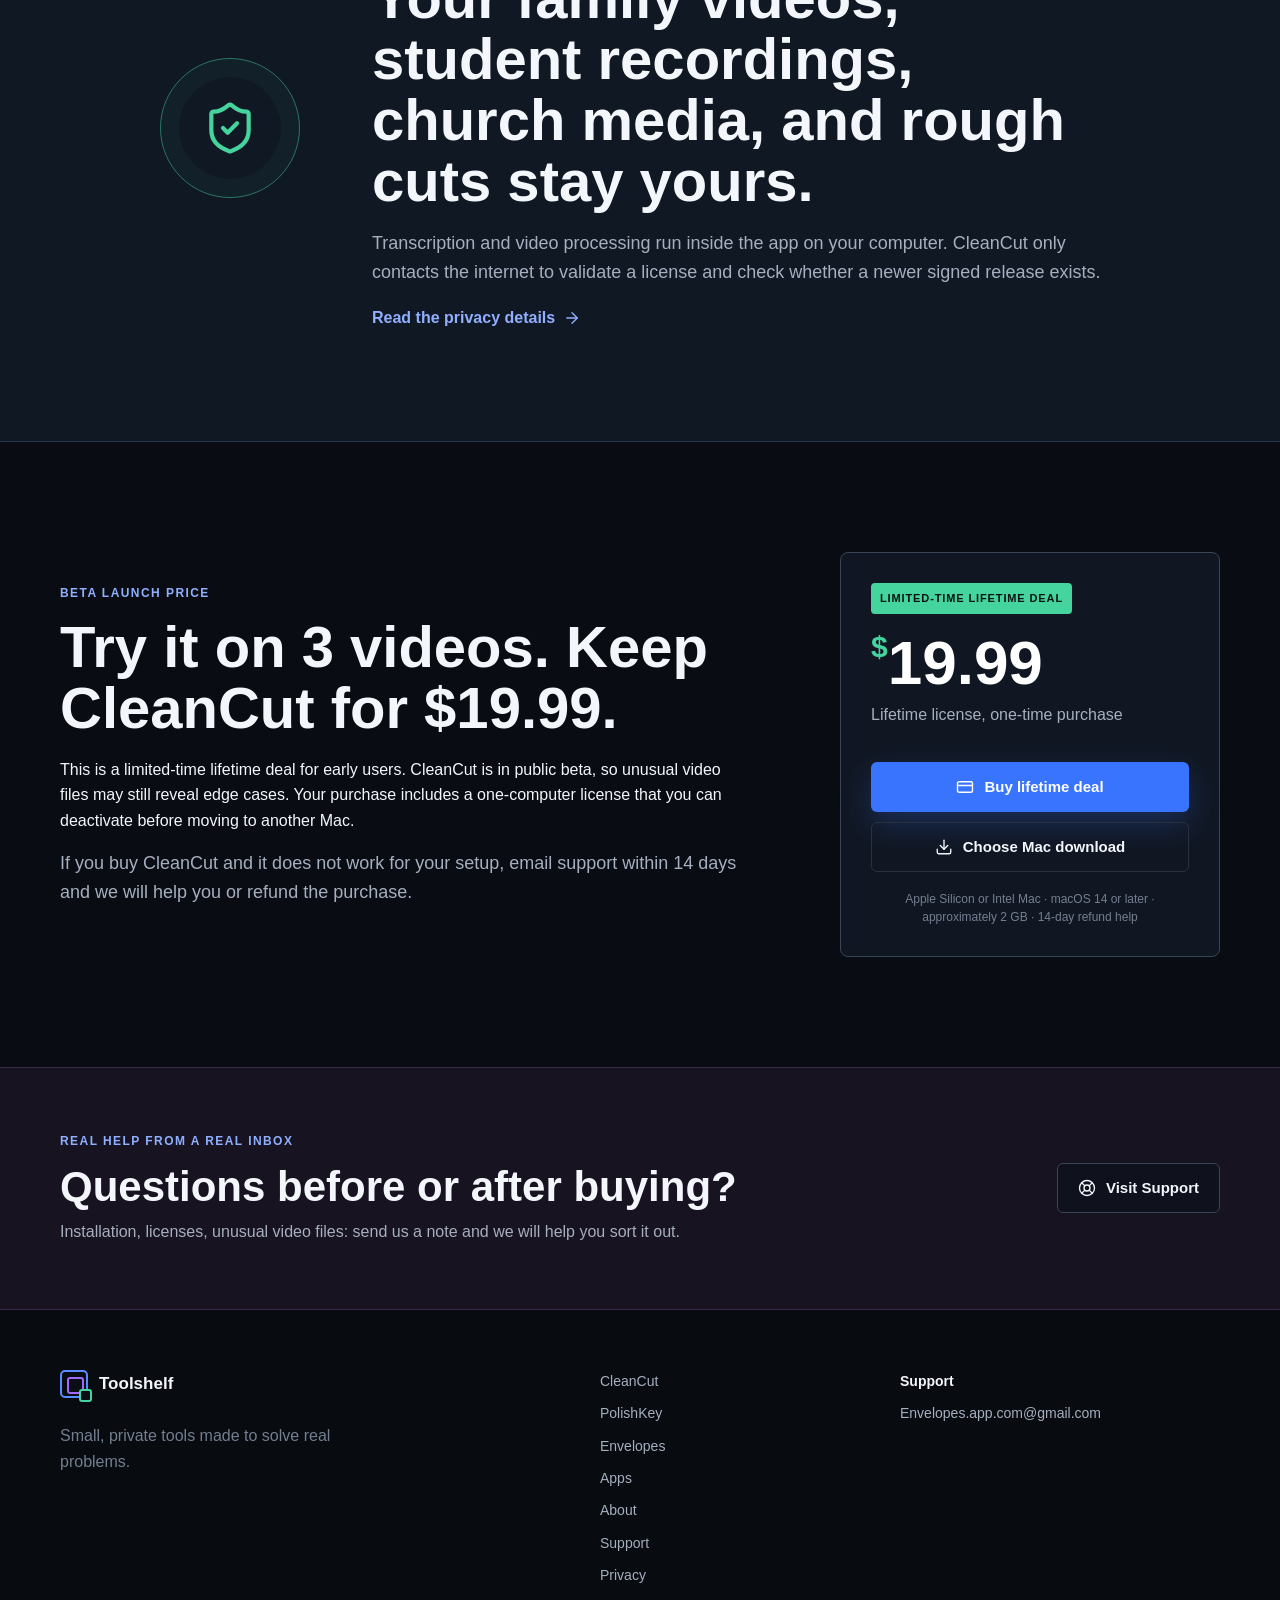
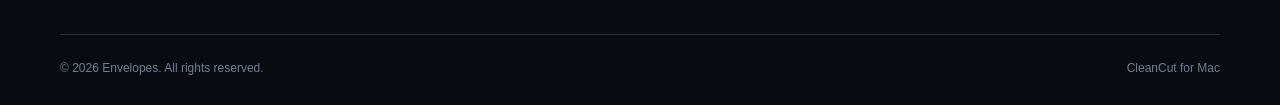
==== commit 35208f47: "Add Envelopes to Toolshelf site" ====
--- a/index.html
+++ b/index.html
@@ -22,7 +22,7 @@
   <link rel="canonical" href="https://envelopesapp.github.io/tools-site/">
   <link rel="icon" href="favicon.svg" type="image/svg+xml">
   <title>CleanCut | Private video cleanup for Mac</title>
-  <link rel="stylesheet" href="styles.css?v=20260629f">
+  <link rel="stylesheet" href="styles.css?v=20260714a">
   <script src="assets/lucide.min.js" defer></script>
   <script src="site.js" defer></script>
 </head>
@@ -41,6 +41,7 @@
       <nav class="nav-links" id="site-menu" aria-label="Primary navigation">
         <a class="active" href="index.html">CleanCut</a>
         <a href="polishkey.html">PolishKey</a>
+        <a href="envelopes.html">Envelopes</a>
         <a href="apps.html">Apps</a>
         <a href="about.html">About</a>
         <a href="support.html">Support</a>
@@ -207,6 +208,7 @@
       <div class="footer-links">
         <a href="index.html">CleanCut</a>
         <a href="polishkey.html">PolishKey</a>
+        <a href="envelopes.html">Envelopes</a>
         <a href="apps.html">Apps</a>
         <a href="about.html">About</a>
         <a href="support.html">Support</a>
--- a/styles.css
+++ b/styles.css
@@ -225,6 +225,12 @@
   background-size: cover;
 }
 
+.envelopes-hero {
+  background-image: url("assets/envelopes-budget.jpg");
+  background-position: 72% center;
+  background-size: cover;
+}
+
 .hero-shade {
   position: absolute;
   inset: 0;
@@ -236,6 +242,12 @@
   background:
     linear-gradient(90deg, rgba(4, 7, 12, 0.9), rgba(4, 7, 12, 0.68) 46%, rgba(4, 7, 12, 0.26)),
     rgba(4, 7, 12, 0.28);
+}
+
+.envelopes-hero .hero-shade {
+  background:
+    linear-gradient(90deg, rgba(4, 7, 12, 0.92), rgba(4, 7, 12, 0.7) 48%, rgba(4, 7, 12, 0.34)),
+    rgba(4, 7, 12, 0.22);
 }
 
 .hero-content {
@@ -559,6 +571,50 @@
   background: #05070b;
 }
 
+.screenshot-section {
+  background:
+    linear-gradient(180deg, rgba(9, 12, 18, 0.96), rgba(13, 18, 26, 0.98)),
+    #0c1119;
+  border-top: 1px solid var(--line);
+  border-bottom: 1px solid var(--line);
+}
+
+.screenshot-layout {
+  display: grid;
+  grid-template-columns: minmax(0, 0.82fr) minmax(520px, 1fr);
+  gap: 70px;
+  align-items: center;
+}
+
+.screenshot-layout .section-heading {
+  margin-bottom: 0;
+}
+
+.screen-gallery {
+  display: grid;
+  grid-template-columns: minmax(0, 1fr) minmax(160px, 0.58fr);
+  gap: 16px;
+  align-items: end;
+}
+
+.screen-gallery img {
+  width: 100%;
+  border: 1px solid rgba(255, 255, 255, 0.14);
+  border-radius: 12px;
+  background: #111722;
+  box-shadow: 0 24px 64px rgba(0, 0, 0, 0.36);
+}
+
+.screen-gallery img:nth-child(2) {
+  transform: translateY(24px);
+}
+
+.screen-gallery img:nth-child(3) {
+  grid-column: 1 / -1;
+  width: min(72%, 520px);
+  margin-left: auto;
+}
+
 .feature-grid {
   display: grid;
   grid-template-columns: repeat(3, 1fr);
@@ -1073,6 +1129,18 @@
 
 .catalog-screenshot::after {
   display: none;
+}
+
+.catalog-screenshot.envelopes-card-visual {
+  background:
+    radial-gradient(circle at 25% 18%, rgba(69, 212, 157, 0.16), transparent 34%),
+    radial-gradient(circle at 82% 78%, rgba(91, 140, 255, 0.14), transparent 36%),
+    #0b111b;
+}
+
+.catalog-screenshot.envelopes-card-visual img {
+  width: min(480px, 84%);
+  border-radius: 20px;
 }
 
 .catalog-visual::after {
@@ -1307,12 +1375,14 @@
 
   .feature-grid,
   .demo-layout,
+  .screenshot-layout,
   .pricing-layout,
   .workflow-layout {
     grid-template-columns: 1fr;
   }
 
-  .demo-layout {
+  .demo-layout,
+  .screenshot-layout {
     gap: 38px;
   }
 
@@ -1423,6 +1493,14 @@
     background-position: 64% center;
   }
 
+  .envelopes-hero {
+    background-position: 62% center;
+  }
+
+  .envelopes-hero h1 {
+    font-size: clamp(50px, 17vw, 70px);
+  }
+
   .hero-shade {
     background: rgba(3, 6, 10, 0.48);
     box-shadow: inset 0 -280px 170px rgba(3, 6, 10, 0.83);
@@ -1431,6 +1509,11 @@
   .polishkey-hero .hero-shade {
     background: rgba(3, 6, 10, 0.56);
     box-shadow: inset 0 -300px 180px rgba(3, 6, 10, 0.9);
+  }
+
+  .envelopes-hero .hero-shade {
+    background: rgba(3, 6, 10, 0.54);
+    box-shadow: inset 0 -320px 180px rgba(3, 6, 10, 0.9);
   }
 
   .hero-content {
@@ -1559,6 +1642,18 @@
     width: 100%;
   }
 
+  .screen-gallery {
+    grid-template-columns: 1fr;
+  }
+
+  .screen-gallery img:nth-child(2),
+  .screen-gallery img:nth-child(3) {
+    width: 100%;
+    margin-left: 0;
+    transform: none;
+    grid-column: auto;
+  }
+
   .platform-options {
     grid-template-columns: 1fr;
   }
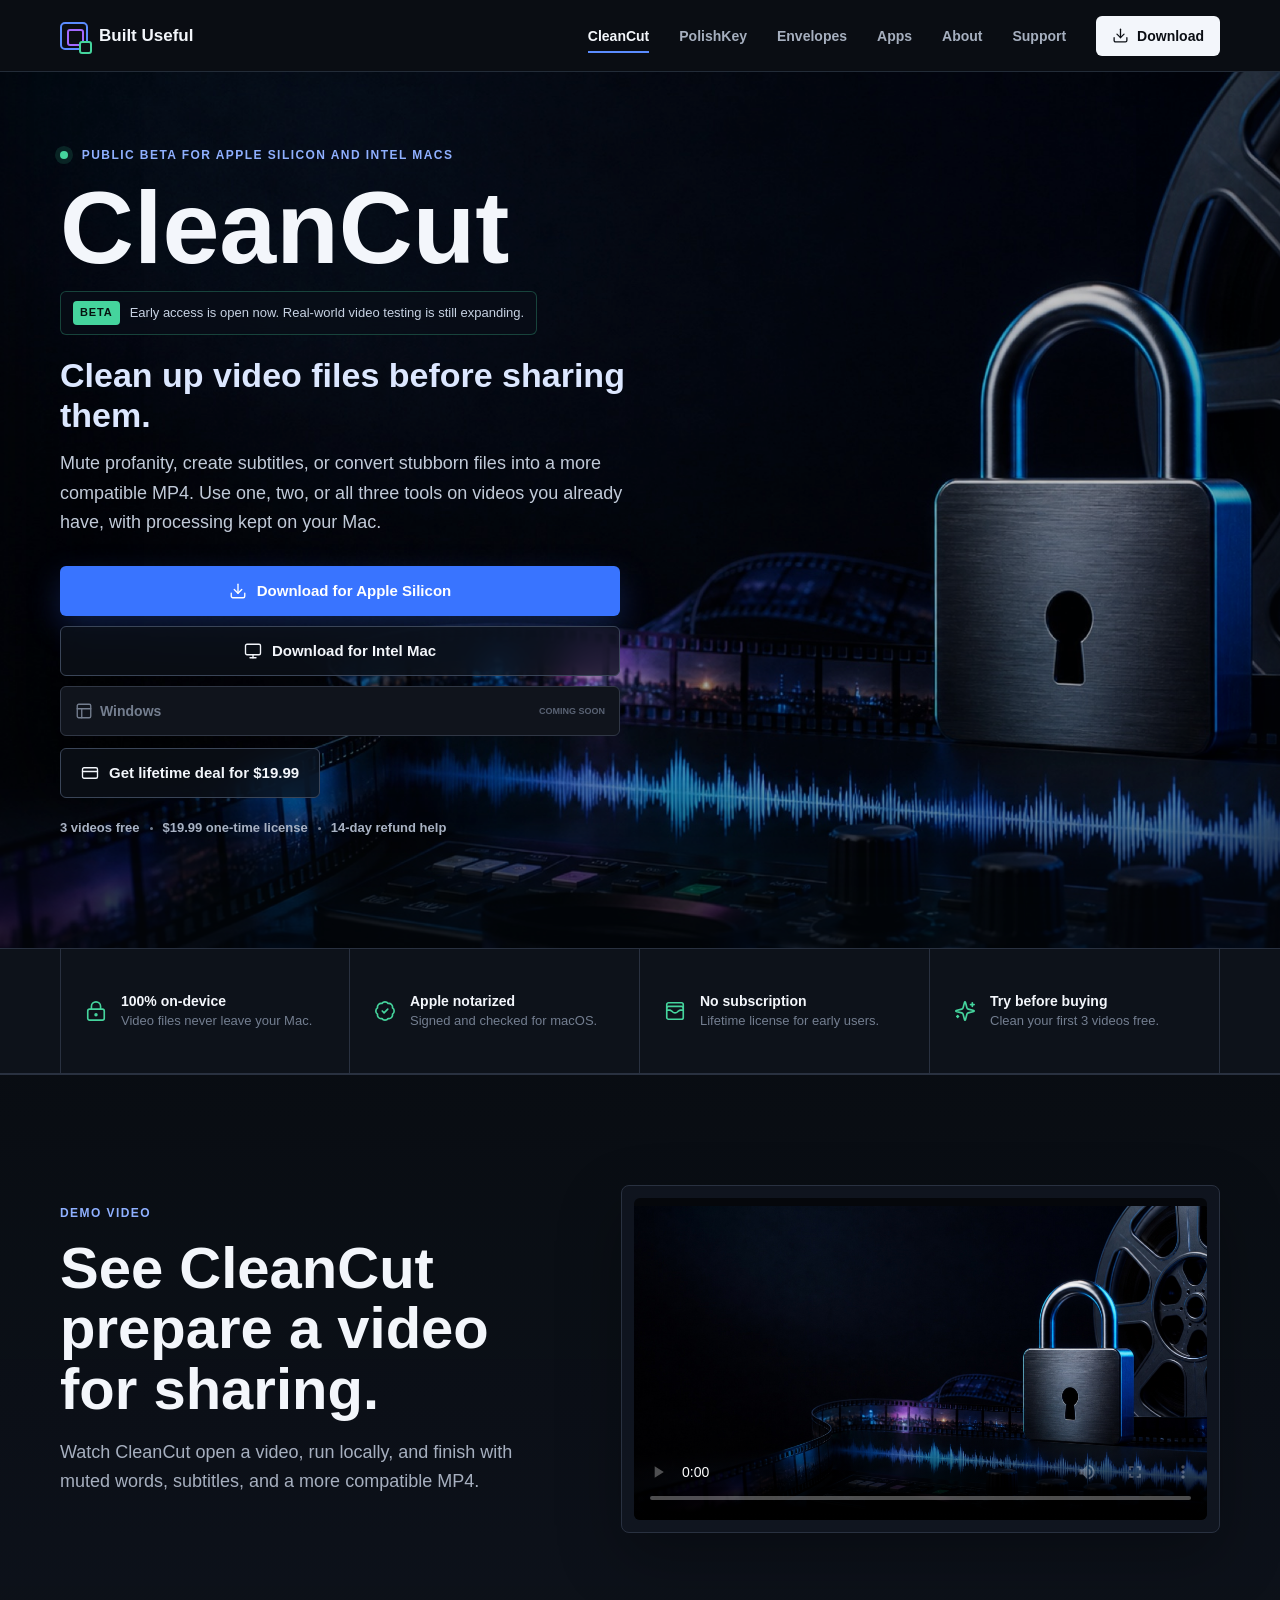
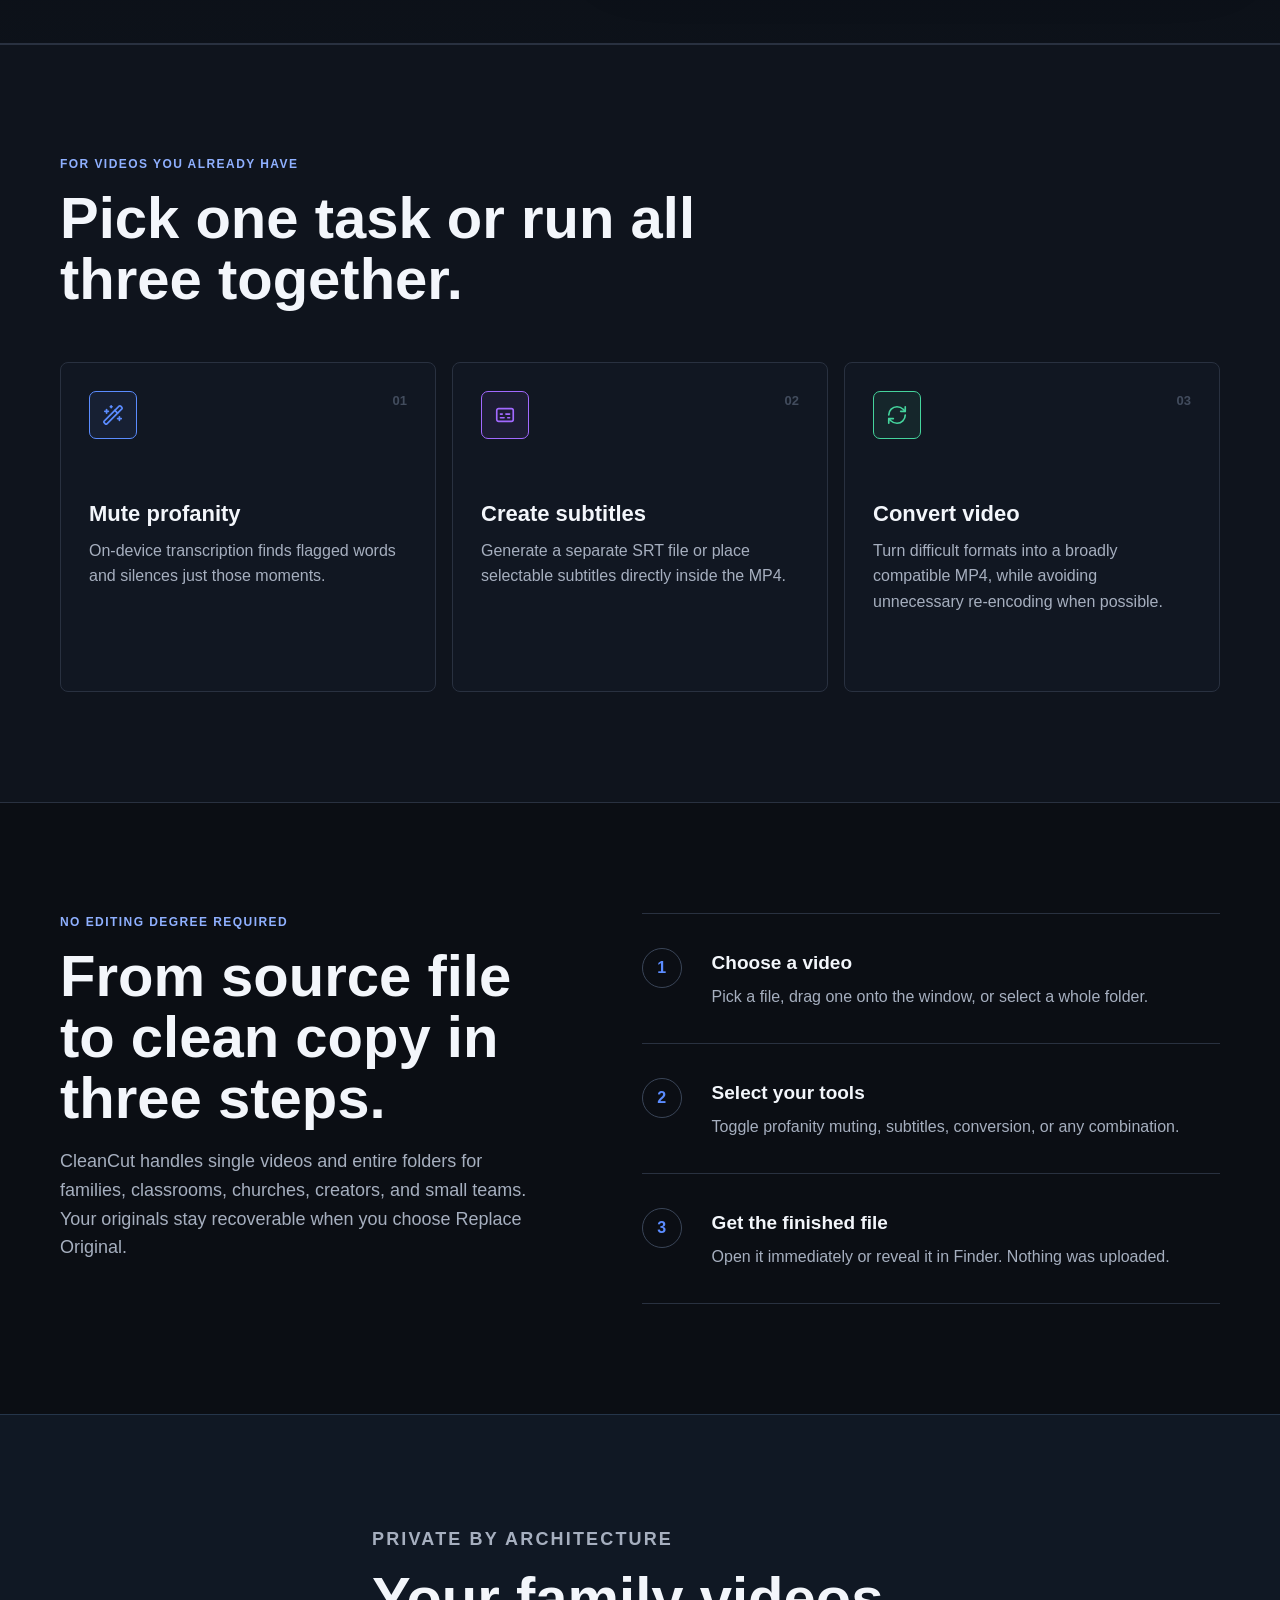
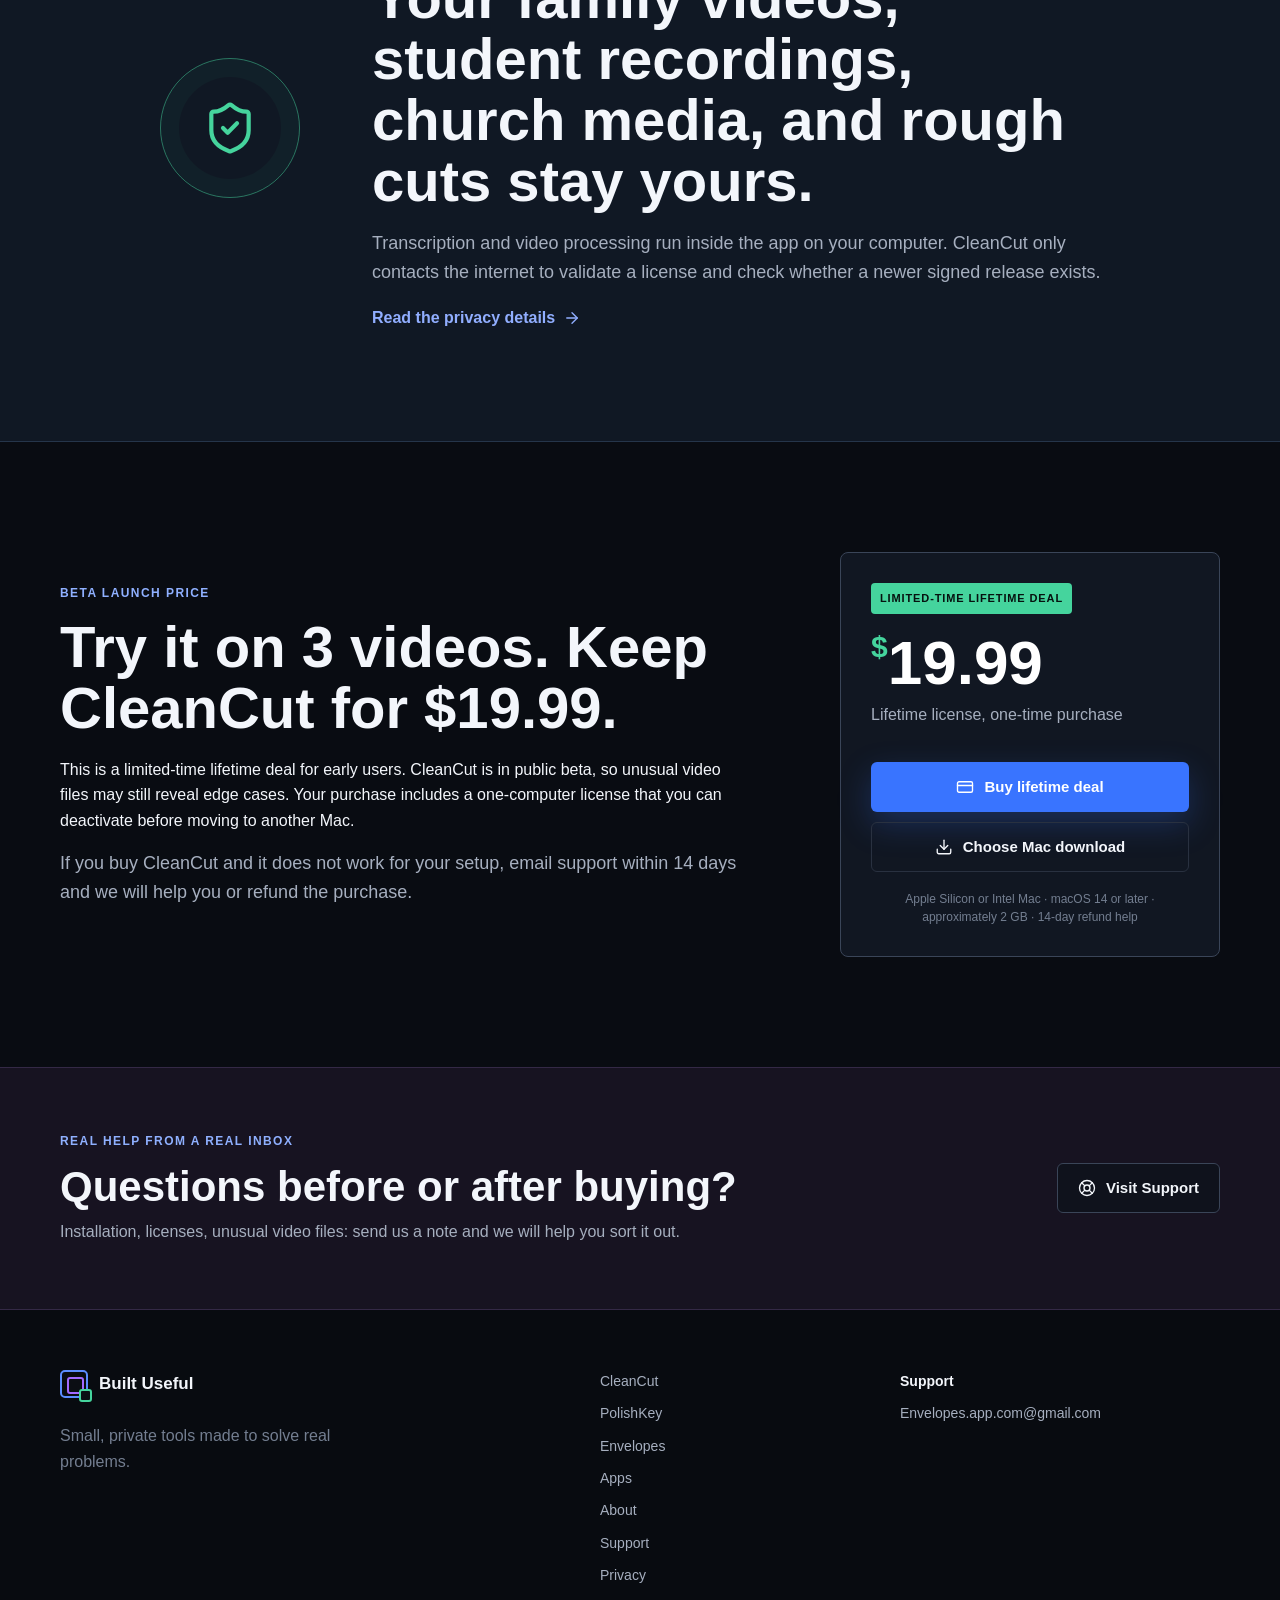
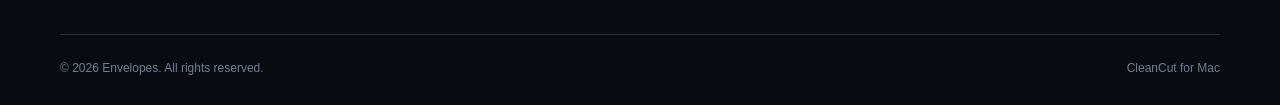
==== commit 270f9288: "Move site to Built Useful domain" ====
--- a/index.html
+++ b/index.html
@@ -16,10 +16,10 @@
   <meta property="og:title" content="CleanCut | Private video cleanup for Mac">
   <meta property="og:description" content="Clean up video files before sharing them: mute profanity, create subtitles, or convert to a more compatible MP4 on your Mac.">
   <meta property="og:type" content="website">
-  <meta property="og:url" content="https://envelopesapp.github.io/tools-site/">
-  <meta property="og:image" content="https://envelopesapp.github.io/tools-site/assets/cleancut-hero.jpg">
+  <meta property="og:url" content="https://builtuseful.com/">
+  <meta property="og:image" content="https://builtuseful.com/assets/cleancut-hero.jpg">
   <meta name="twitter:card" content="summary_large_image">
-  <link rel="canonical" href="https://envelopesapp.github.io/tools-site/">
+  <link rel="canonical" href="https://builtuseful.com/">
   <link rel="icon" href="favicon.svg" type="image/svg+xml">
   <title>CleanCut | Private video cleanup for Mac</title>
   <link rel="stylesheet" href="styles.css?v=20260714a">
@@ -30,9 +30,9 @@
   <a class="skip-link" href="#main">Skip to content</a>
   <header class="site-header">
     <div class="site-nav shell">
-      <a class="brand" href="index.html" aria-label="Toolshelf home">
+      <a class="brand" href="index.html" aria-label="Built Useful home">
         <span class="brand-mark" aria-hidden="true"><span></span></span>
-        <span>Toolshelf</span>
+        <span>Built Useful</span>
       </a>
       <button class="menu-toggle" type="button" aria-expanded="false" aria-controls="site-menu">
         <i data-lucide="menu" aria-hidden="true"></i>
@@ -202,7 +202,7 @@
   <footer class="site-footer">
     <div class="shell footer-grid">
       <div>
-        <a class="brand" href="index.html"><span class="brand-mark" aria-hidden="true"><span></span></span><span>Toolshelf</span></a>
+        <a class="brand" href="index.html"><span class="brand-mark" aria-hidden="true"><span></span></span><span>Built Useful</span></a>
         <p>Small, private tools made to solve real problems.</p>
       </div>
       <div class="footer-links">
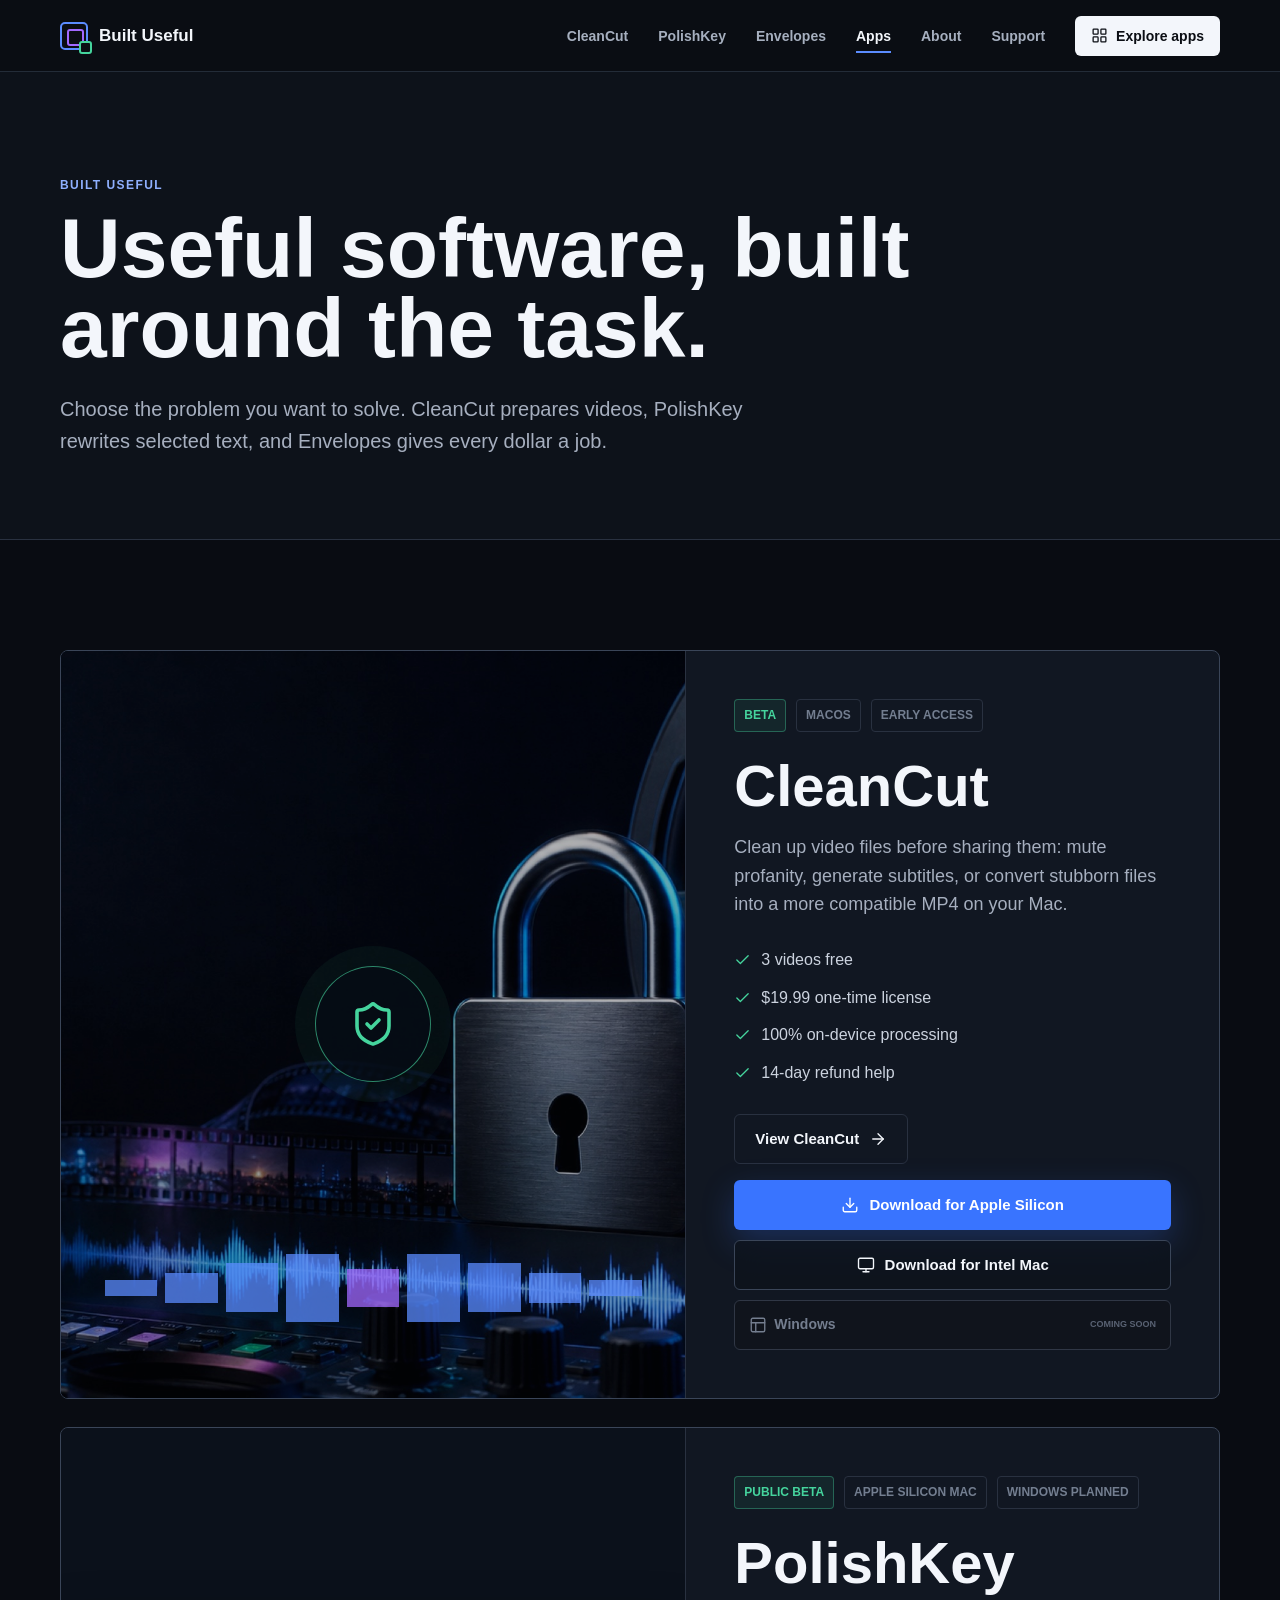
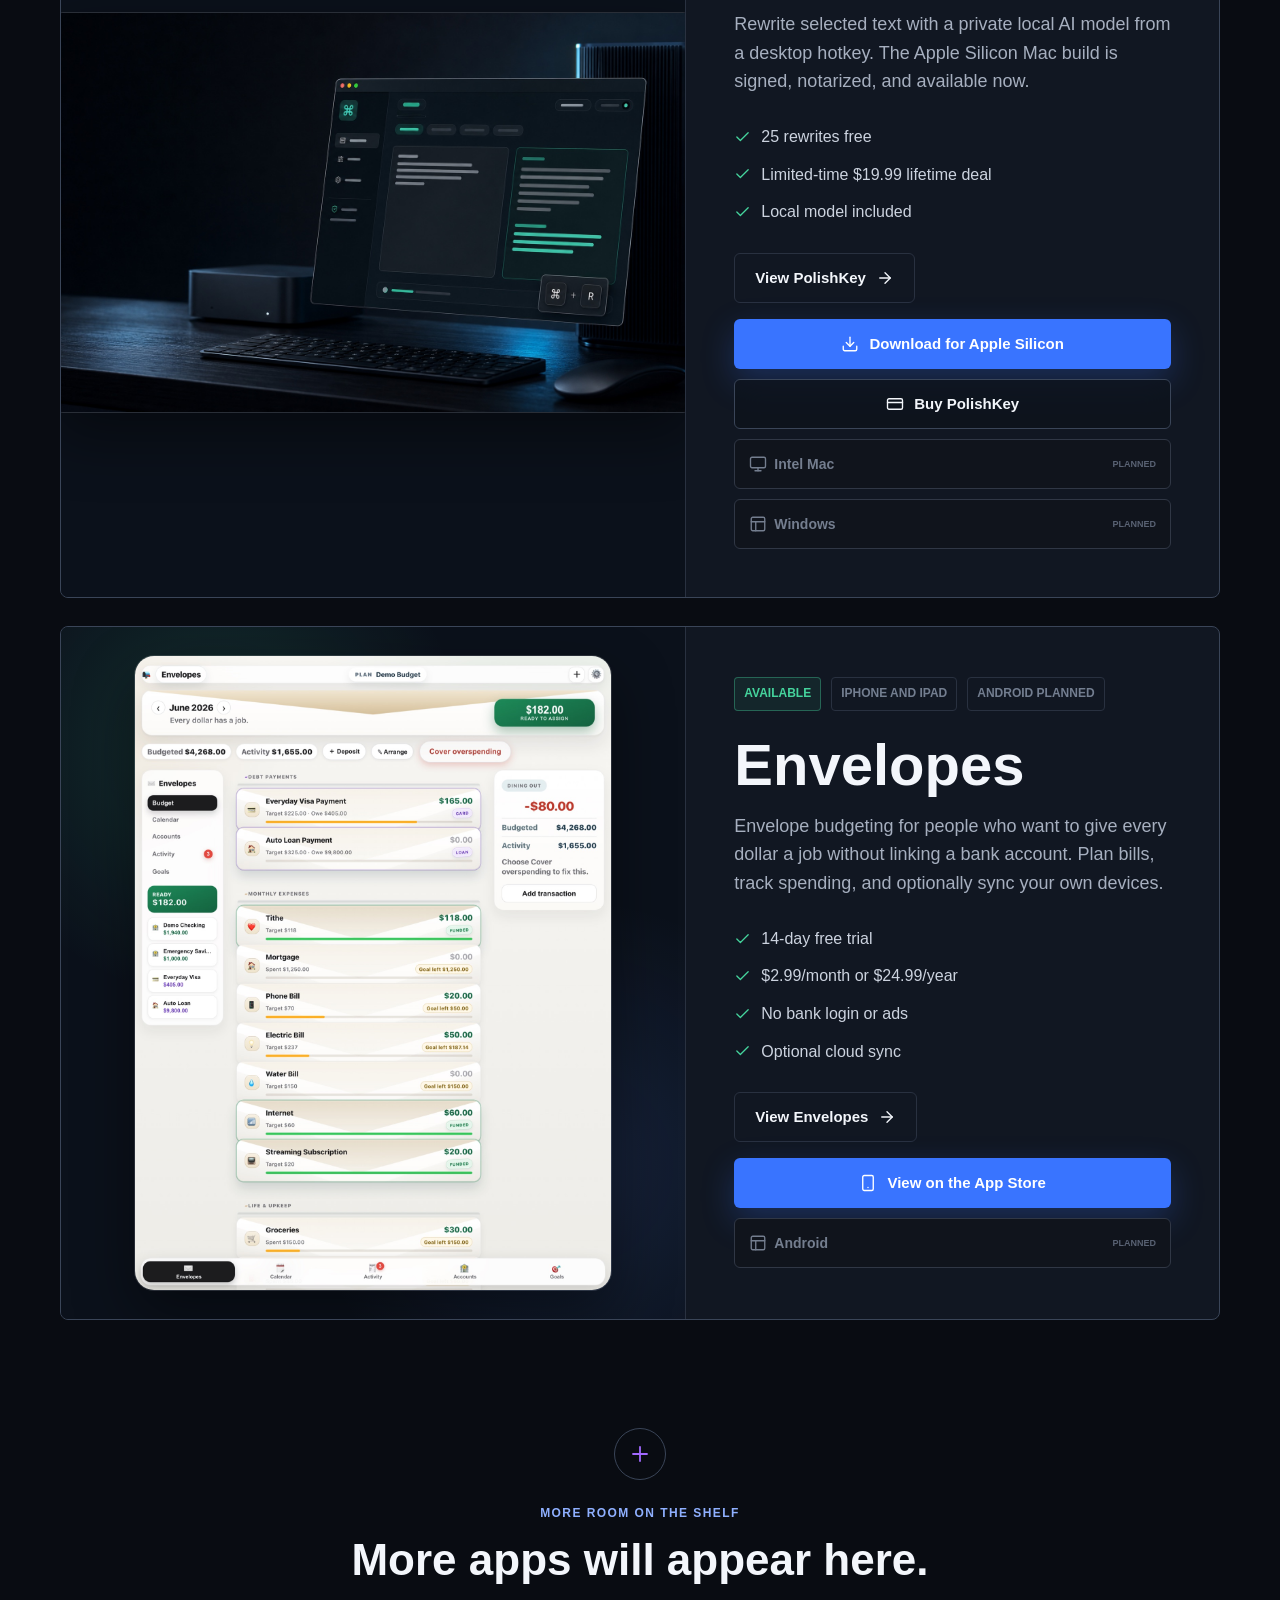
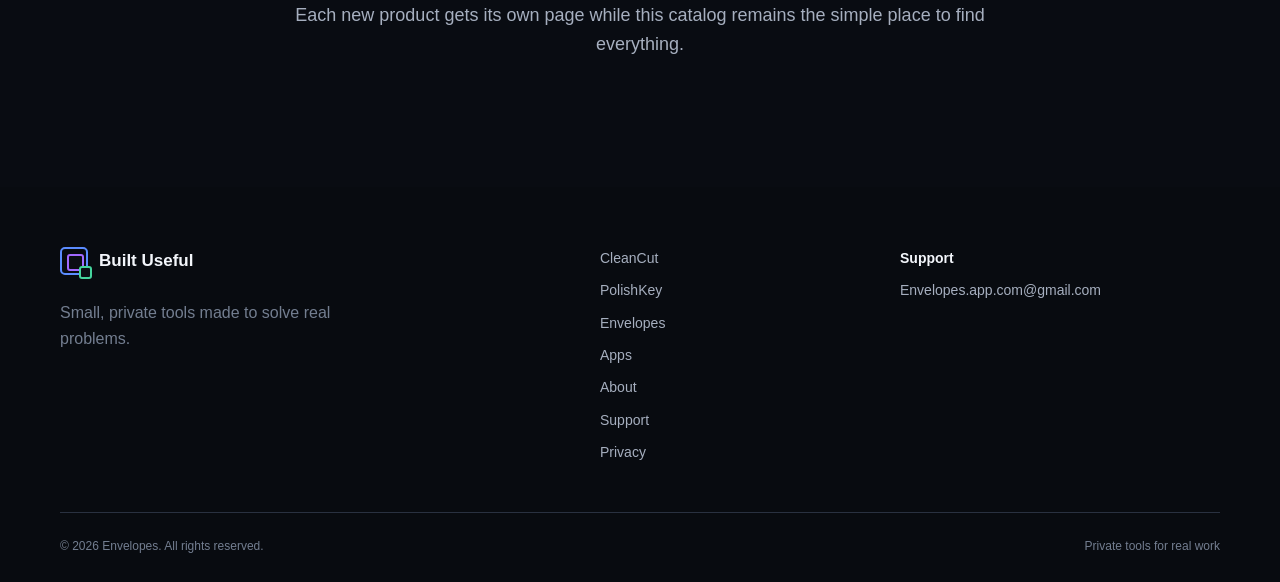
==== commit df63af33: "Add multi-app home and broaden PolishKey" ====
--- a/index.html
+++ b/index.html
@@ -12,16 +12,16 @@
   <meta charset="UTF-8">
   <meta name="viewport" content="width=device-width, initial-scale=1">
   <meta name="theme-color" content="#0b0e14">
-  <meta name="description" content="CleanCut mutes profanity, creates subtitles, and converts video files you already have into a more compatible MP4, privately on your Mac.">
-  <meta property="og:title" content="CleanCut | Private video cleanup for Mac">
-  <meta property="og:description" content="Clean up video files before sharing them: mute profanity, create subtitles, or convert to a more compatible MP4 on your Mac.">
+  <meta name="description" content="Built Useful makes focused apps for video cleanup, everyday writing, and envelope budgeting.">
+  <meta property="og:title" content="Built Useful | Practical apps for everyday problems">
+  <meta property="og:description" content="Meet CleanCut, PolishKey, and Envelopes: focused software with clear pricing and respectful defaults.">
   <meta property="og:type" content="website">
   <meta property="og:url" content="https://builtuseful.com/">
   <meta property="og:image" content="https://builtuseful.com/assets/cleancut-hero.jpg">
   <meta name="twitter:card" content="summary_large_image">
   <link rel="canonical" href="https://builtuseful.com/">
   <link rel="icon" href="favicon.svg" type="image/svg+xml">
-  <title>CleanCut | Private video cleanup for Mac</title>
+  <title>Built Useful | Practical apps for everyday problems</title>
   <link rel="stylesheet" href="styles.css?v=20260714a">
   <script src="assets/lucide.min.js" defer></script>
   <script src="site.js" defer></script>
@@ -30,199 +30,123 @@
   <a class="skip-link" href="#main">Skip to content</a>
   <header class="site-header">
     <div class="site-nav shell">
-      <a class="brand" href="index.html" aria-label="Built Useful home">
-        <span class="brand-mark" aria-hidden="true"><span></span></span>
-        <span>Built Useful</span>
-      </a>
-      <button class="menu-toggle" type="button" aria-expanded="false" aria-controls="site-menu">
-        <i data-lucide="menu" aria-hidden="true"></i>
-        <span>Menu</span>
-      </button>
+      <a class="brand" href="index.html" aria-label="Built Useful home"><span class="brand-mark" aria-hidden="true"><span></span></span><span>Built Useful</span></a>
+      <button class="menu-toggle" type="button" aria-expanded="false" aria-controls="site-menu"><i data-lucide="menu" aria-hidden="true"></i><span>Menu</span></button>
       <nav class="nav-links" id="site-menu" aria-label="Primary navigation">
-        <a class="active" href="index.html">CleanCut</a>
+        <a href="cleancut.html">CleanCut</a>
         <a href="polishkey.html">PolishKey</a>
         <a href="envelopes.html">Envelopes</a>
-        <a href="apps.html">Apps</a>
+        <a class="active" href="index.html">Apps</a>
         <a href="about.html">About</a>
         <a href="support.html">Support</a>
-        <a class="nav-download" href="index.html#downloads">
-          <i data-lucide="download" aria-hidden="true"></i>
-          Download
-        </a>
+        <a class="nav-download" href="#apps"><i data-lucide="layout-grid" aria-hidden="true"></i>Explore apps</a>
       </nav>
     </div>
   </header>
 
   <main id="main">
-    <section class="hero">
-      <div class="hero-shade" aria-hidden="true"></div>
-      <div class="shell hero-content">
-        <p class="eyebrow"><span class="status-dot"></span> Public beta for Apple Silicon and Intel Macs</p>
-        <h1>CleanCut</h1>
-        <div class="beta-banner"><span>Beta</span> Early access is open now. Real-world video testing is still expanding.</div>
-        <p class="hero-lede">Clean up video files before sharing them.</p>
-        <p class="hero-copy">Mute profanity, create subtitles, or convert stubborn files into a more compatible MP4. Use one, two, or all three tools on videos you already have, with processing kept on your Mac.</p>
-        <div class="platform-options hero-platform-options" id="downloads" role="group" aria-label="CleanCut platform downloads">
-          <a class="button button-primary platform-available" href="https://github.com/EnvelopesApp/cleancut-updates/releases/latest/download/CleanCut.dmg">
-            <i data-lucide="download" aria-hidden="true"></i>
-            Download for Apple Silicon
-          </a>
-          <a class="button button-secondary platform-available" href="https://github.com/EnvelopesApp/cleancut-updates/releases/latest/download/CleanCut-Intel.dmg"><i data-lucide="monitor" aria-hidden="true"></i>Download for Intel Mac</a>
-          <span class="button button-disabled" aria-disabled="true"><i data-lucide="panels-top-left" aria-hidden="true"></i>Windows <small>Coming soon</small></span>
-        </div>
-        <div class="hero-actions hero-purchase-actions">
-          <a class="button button-secondary" href="https://buy.polar.sh/polar_cl_ecQVRK65Frv7xlwUFgsDpXMhYEspQDliIrXDZ1W9nYR">
-            <i data-lucide="credit-card" aria-hidden="true"></i>
-            Get lifetime deal for $19.99
-          </a>
-        </div>
-        <p class="hero-meta">3 videos free <span></span> $19.99 one-time license <span></span> 14-day refund help</p>
+    <section class="page-hero">
+      <div class="shell">
+        <p class="eyebrow">Built Useful</p>
+        <h1>Useful software, built around the task.</h1>
+        <p>Choose the problem you want to solve. CleanCut prepares videos, PolishKey rewrites selected text, and Envelopes gives every dollar a job.</p>
       </div>
     </section>
 
-    <section class="trust-strip" aria-label="Product highlights">
-      <div class="shell trust-grid">
-        <div><i data-lucide="lock-keyhole" aria-hidden="true"></i><span><strong>100% on-device</strong>Video files never leave your Mac.</span></div>
-        <div><i data-lucide="badge-check" aria-hidden="true"></i><span><strong>Apple notarized</strong>Signed and checked for macOS.</span></div>
-        <div><i data-lucide="wallet-cards" aria-hidden="true"></i><span><strong>No subscription</strong>Lifetime license for early users.</span></div>
-        <div><i data-lucide="sparkles" aria-hidden="true"></i><span><strong>Try before buying</strong>Clean your first 3 videos free.</span></div>
-      </div>
-    </section>
+    <section class="section app-catalog" id="apps">
+      <div class="shell">
+        <article class="catalog-item">
+          <div class="catalog-visual">
+            <div class="catalog-lock"><i data-lucide="shield-check" aria-hidden="true"></i></div>
+            <div class="catalog-wave" aria-hidden="true"><span></span><span></span><span></span><span></span><span></span><span></span><span></span><span></span><span></span></div>
+          </div>
+          <div class="catalog-copy">
+            <div class="catalog-meta"><span class="available">Beta</span><span>macOS</span><span>Early access</span></div>
+            <h2>CleanCut</h2>
+            <p>Clean up video files before sharing them: mute profanity, generate subtitles, or convert stubborn files into a more compatible MP4 on your Mac.</p>
+            <ul class="catalog-points">
+              <li><i data-lucide="check" aria-hidden="true"></i>3 videos free</li>
+              <li><i data-lucide="check" aria-hidden="true"></i>$19.99 one-time license</li>
+              <li><i data-lucide="check" aria-hidden="true"></i>100% on-device processing</li>
+              <li><i data-lucide="check" aria-hidden="true"></i>14-day refund help</li>
+            </ul>
+            <div class="catalog-actions">
+              <a class="button button-quiet" href="cleancut.html">View CleanCut <i data-lucide="arrow-right" aria-hidden="true"></i></a>
+            </div>
+            <div class="platform-options" role="group" aria-label="CleanCut platform downloads">
+              <a class="button button-primary platform-available" href="https://github.com/EnvelopesApp/cleancut-updates/releases/latest/download/CleanCut.dmg"><i data-lucide="download" aria-hidden="true"></i>Download for Apple Silicon</a>
+              <a class="button button-secondary platform-available" href="https://github.com/EnvelopesApp/cleancut-updates/releases/latest/download/CleanCut-Intel.dmg"><i data-lucide="monitor" aria-hidden="true"></i>Download for Intel Mac</a>
+              <span class="button button-disabled" aria-disabled="true"><i data-lucide="panels-top-left" aria-hidden="true"></i>Windows <small>Coming soon</small></span>
+            </div>
+          </div>
+        </article>
 
-    <section class="section demo-section" id="cleancut-demo" aria-labelledby="cleancut-demo-title">
-      <div class="shell demo-layout">
-        <div class="section-heading">
-          <p class="eyebrow">Demo video</p>
-          <h2 id="cleancut-demo-title">See CleanCut prepare a video for sharing.</h2>
-          <p>Watch CleanCut open a video, run locally, and finish with muted words, subtitles, and a more compatible MP4.</p>
+        <article class="catalog-item">
+          <div class="catalog-visual catalog-screenshot">
+            <img src="assets/polishkey-hero.jpg" alt="PolishKey desktop rewrite app shown in a polished product scene.">
+          </div>
+          <div class="catalog-copy">
+            <div class="catalog-meta"><span class="available">Public beta</span><span>Apple Silicon Mac</span><span>Windows planned</span></div>
+            <h2>PolishKey</h2>
+            <p>Rewrite selected text with a private local AI model from a desktop hotkey. The Apple Silicon Mac build is signed, notarized, and available now.</p>
+            <ul class="catalog-points">
+              <li><i data-lucide="check" aria-hidden="true"></i>25 rewrites free</li>
+              <li><i data-lucide="check" aria-hidden="true"></i>Limited-time $19.99 lifetime deal</li>
+              <li><i data-lucide="check" aria-hidden="true"></i>Local model included</li>
+            </ul>
+            <div class="catalog-actions">
+              <a class="button button-quiet" href="polishkey.html">View PolishKey <i data-lucide="arrow-right" aria-hidden="true"></i></a>
+            </div>
+            <div class="platform-options" id="polishkey-downloads" role="group" aria-label="PolishKey platform downloads">
+              <a class="button button-primary platform-available" href="https://github.com/EnvelopesApp/polishkey-updates/releases/latest/download/PolishKey.dmg"><i data-lucide="download" aria-hidden="true"></i>Download for Apple Silicon</a>
+              <a class="button button-secondary platform-available" href="https://buy.polar.sh/polar_cl_Xf1NA04IJS8psvbBpwyI0D2BSNNukuS6pwHsC0betZH"><i data-lucide="credit-card" aria-hidden="true"></i>Buy PolishKey</a>
+              <span class="button button-disabled" aria-disabled="true"><i data-lucide="monitor" aria-hidden="true"></i>Intel Mac <small>Planned</small></span>
+              <span class="button button-disabled" aria-disabled="true"><i data-lucide="panels-top-left" aria-hidden="true"></i>Windows <small>Planned</small></span>
+            </div>
+          </div>
+        </article>
+
+        <article class="catalog-item">
+          <div class="catalog-visual catalog-screenshot envelopes-card-visual">
+            <img src="assets/envelopes-budget.jpg" alt="Envelopes budgeting app showing ready to assign money and envelope categories.">
+          </div>
+          <div class="catalog-copy">
+            <div class="catalog-meta"><span class="available">Available</span><span>iPhone and iPad</span><span>Android planned</span></div>
+            <h2>Envelopes</h2>
+            <p>Envelope budgeting for people who want to give every dollar a job without linking a bank account. Plan bills, track spending, and optionally sync your own devices.</p>
+            <ul class="catalog-points">
+              <li><i data-lucide="check" aria-hidden="true"></i>14-day free trial</li>
+              <li><i data-lucide="check" aria-hidden="true"></i>$2.99/month or $24.99/year</li>
+              <li><i data-lucide="check" aria-hidden="true"></i>No bank login or ads</li>
+              <li><i data-lucide="check" aria-hidden="true"></i>Optional cloud sync</li>
+            </ul>
+            <div class="catalog-actions">
+              <a class="button button-quiet" href="envelopes.html">View Envelopes <i data-lucide="arrow-right" aria-hidden="true"></i></a>
+            </div>
+            <div class="platform-options" id="envelopes-downloads" role="group" aria-label="Envelopes app links">
+              <a class="button button-primary platform-available" href="https://apps.apple.com/us/app/envelopes-the-budgeting-app/id6782375480"><i data-lucide="smartphone" aria-hidden="true"></i>View on the App Store</a>
+              <span class="button button-disabled" aria-disabled="true"><i data-lucide="panels-top-left" aria-hidden="true"></i>Android <small>Planned</small></span>
+            </div>
+          </div>
+        </article>
+
+        <div class="catalog-coming">
+          <div><i data-lucide="plus" aria-hidden="true"></i></div>
+          <p class="eyebrow">More room on the shelf</p>
+          <h2>More apps will appear here.</h2>
+          <p>Each new product gets its own page while this catalog remains the simple place to find everything.</p>
         </div>
-        <div class="demo-media" aria-label="CleanCut demo video">
-          <video controls preload="metadata" playsinline poster="assets/cleancut-hero.jpg">
-            <source src="assets/cleancut-demo-1920x1080.mp4?v=20260629a" type="video/mp4">
-            <track src="assets/cleancut-demo-1920x1080-captions.vtt?v=20260629a" kind="captions" srclang="en" label="English captions" default>
-            Your browser does not support the CleanCut demo video.
-          </video>
-        </div>
-      </div>
-    </section>
-
-    <section class="section soft-band" id="features" aria-labelledby="features-title">
-      <div class="shell">
-        <div class="section-heading">
-          <p class="eyebrow">For videos you already have</p>
-          <h2 id="features-title">Pick one task or run all three together.</h2>
-        </div>
-        <div class="feature-grid">
-          <article class="feature-card">
-            <div class="feature-icon blue"><i data-lucide="wand-sparkles" aria-hidden="true"></i></div>
-            <p class="feature-number">01</p>
-            <h3>Mute profanity</h3>
-            <p>On-device transcription finds flagged words and silences just those moments.</p>
-          </article>
-          <article class="feature-card">
-            <div class="feature-icon violet"><i data-lucide="captions" aria-hidden="true"></i></div>
-            <p class="feature-number">02</p>
-            <h3>Create subtitles</h3>
-            <p>Generate a separate SRT file or place selectable subtitles directly inside the MP4.</p>
-          </article>
-          <article class="feature-card">
-            <div class="feature-icon green"><i data-lucide="refresh-cw" aria-hidden="true"></i></div>
-            <p class="feature-number">03</p>
-            <h3>Convert video</h3>
-            <p>Turn difficult formats into a broadly compatible MP4, while avoiding unnecessary re-encoding when possible.</p>
-          </article>
-        </div>
-      </div>
-    </section>
-
-    <section class="section workflow-section" aria-labelledby="workflow-title">
-      <div class="shell workflow-layout">
-        <div class="section-heading">
-          <p class="eyebrow">No editing degree required</p>
-          <h2 id="workflow-title">From source file to clean copy in three steps.</h2>
-          <p>CleanCut handles single videos and entire folders for families, classrooms, churches, creators, and small teams. Your originals stay recoverable when you choose Replace Original.</p>
-        </div>
-        <ol class="steps">
-          <li><span>1</span><div><strong>Choose a video</strong><p>Pick a file, drag one onto the window, or select a whole folder.</p></div></li>
-          <li><span>2</span><div><strong>Select your tools</strong><p>Toggle profanity muting, subtitles, conversion, or any combination.</p></div></li>
-          <li><span>3</span><div><strong>Get the finished file</strong><p>Open it immediately or reveal it in Finder. Nothing was uploaded.</p></div></li>
-        </ol>
-      </div>
-    </section>
-
-    <section class="section privacy-band" aria-labelledby="privacy-title">
-      <div class="shell privacy-layout">
-        <div class="privacy-mark"><i data-lucide="shield-check" aria-hidden="true"></i></div>
-        <div>
-          <p class="eyebrow">Private by architecture</p>
-          <h2 id="privacy-title">Your family videos, student recordings, church media, and rough cuts stay yours.</h2>
-          <p>Transcription and video processing run inside the app on your computer. CleanCut only contacts the internet to validate a license and check whether a newer signed release exists.</p>
-          <a class="text-link" href="privacy.html">Read the privacy details <i data-lucide="arrow-right" aria-hidden="true"></i></a>
-        </div>
-      </div>
-    </section>
-
-    <section class="section pricing-section" aria-labelledby="pricing-title">
-      <div class="shell pricing-layout">
-        <div>
-          <p class="eyebrow">Beta launch price</p>
-          <h2 id="pricing-title">Try it on 3 videos. Keep CleanCut for $19.99.</h2>
-          <p>This is a limited-time lifetime deal for early users. CleanCut is in public beta, so unusual video files may still reveal edge cases. Your purchase includes a one-computer license that you can deactivate before moving to another Mac.</p>
-          <p>If you buy CleanCut and it does not work for your setup, email support within 14 days and we will help you or refund the purchase.</p>
-        </div>
-        <div class="price-panel">
-          <div class="price-badge">Limited-time lifetime deal</div>
-          <p class="price"><span>$</span>19.99</p>
-          <p class="price-subtitle">Lifetime license, one-time purchase</p>
-          <a class="button button-primary" href="https://buy.polar.sh/polar_cl_ecQVRK65Frv7xlwUFgsDpXMhYEspQDliIrXDZ1W9nYR">
-            <i data-lucide="credit-card" aria-hidden="true"></i>
-            Buy lifetime deal
-          </a>
-          <a class="button button-quiet" href="#downloads">
-            <i data-lucide="download" aria-hidden="true"></i>
-            Choose Mac download
-          </a>
-          <small>Apple Silicon or Intel Mac · macOS 14 or later · approximately 2 GB · 14-day refund help</small>
-        </div>
-      </div>
-    </section>
-
-    <section class="support-callout">
-      <div class="shell support-callout-inner">
-        <div>
-          <p class="eyebrow">Real help from a real inbox</p>
-          <h2>Questions before or after buying?</h2>
-          <p>Installation, licenses, unusual video files: send us a note and we will help you sort it out.</p>
-        </div>
-        <a class="button button-secondary" href="support.html"><i data-lucide="life-buoy" aria-hidden="true"></i>Visit Support</a>
       </div>
     </section>
   </main>
 
   <footer class="site-footer">
     <div class="shell footer-grid">
-      <div>
-        <a class="brand" href="index.html"><span class="brand-mark" aria-hidden="true"><span></span></span><span>Built Useful</span></a>
-        <p>Small, private tools made to solve real problems.</p>
-      </div>
-      <div class="footer-links">
-        <a href="index.html">CleanCut</a>
-        <a href="polishkey.html">PolishKey</a>
-        <a href="envelopes.html">Envelopes</a>
-        <a href="apps.html">Apps</a>
-        <a href="about.html">About</a>
-        <a href="support.html">Support</a>
-        <a href="privacy.html">Privacy</a>
-      </div>
-      <div class="footer-contact">
-        <span>Support</span>
-        <a href="mailto:Envelopes.app.com@gmail.com">Envelopes.app.com@gmail.com</a>
-      </div>
+      <div><a class="brand" href="index.html"><span class="brand-mark" aria-hidden="true"><span></span></span><span>Built Useful</span></a><p>Small, private tools made to solve real problems.</p></div>
+      <div class="footer-links"><a href="cleancut.html">CleanCut</a><a href="polishkey.html">PolishKey</a><a href="envelopes.html">Envelopes</a><a href="apps.html">Apps</a><a href="about.html">About</a><a href="support.html">Support</a><a href="privacy.html">Privacy</a></div>
+      <div class="footer-contact"><span>Support</span><a href="mailto:Envelopes.app.com@gmail.com">Envelopes.app.com@gmail.com</a></div>
     </div>
-    <div class="shell footer-bottom">
-      <span>© 2026 Envelopes. All rights reserved.</span>
-      <span>CleanCut for Mac</span>
-    </div>
+    <div class="shell footer-bottom"><span>© 2026 Envelopes. All rights reserved.</span><span>Private tools for real work</span></div>
   </footer>
 </body>
 </html>
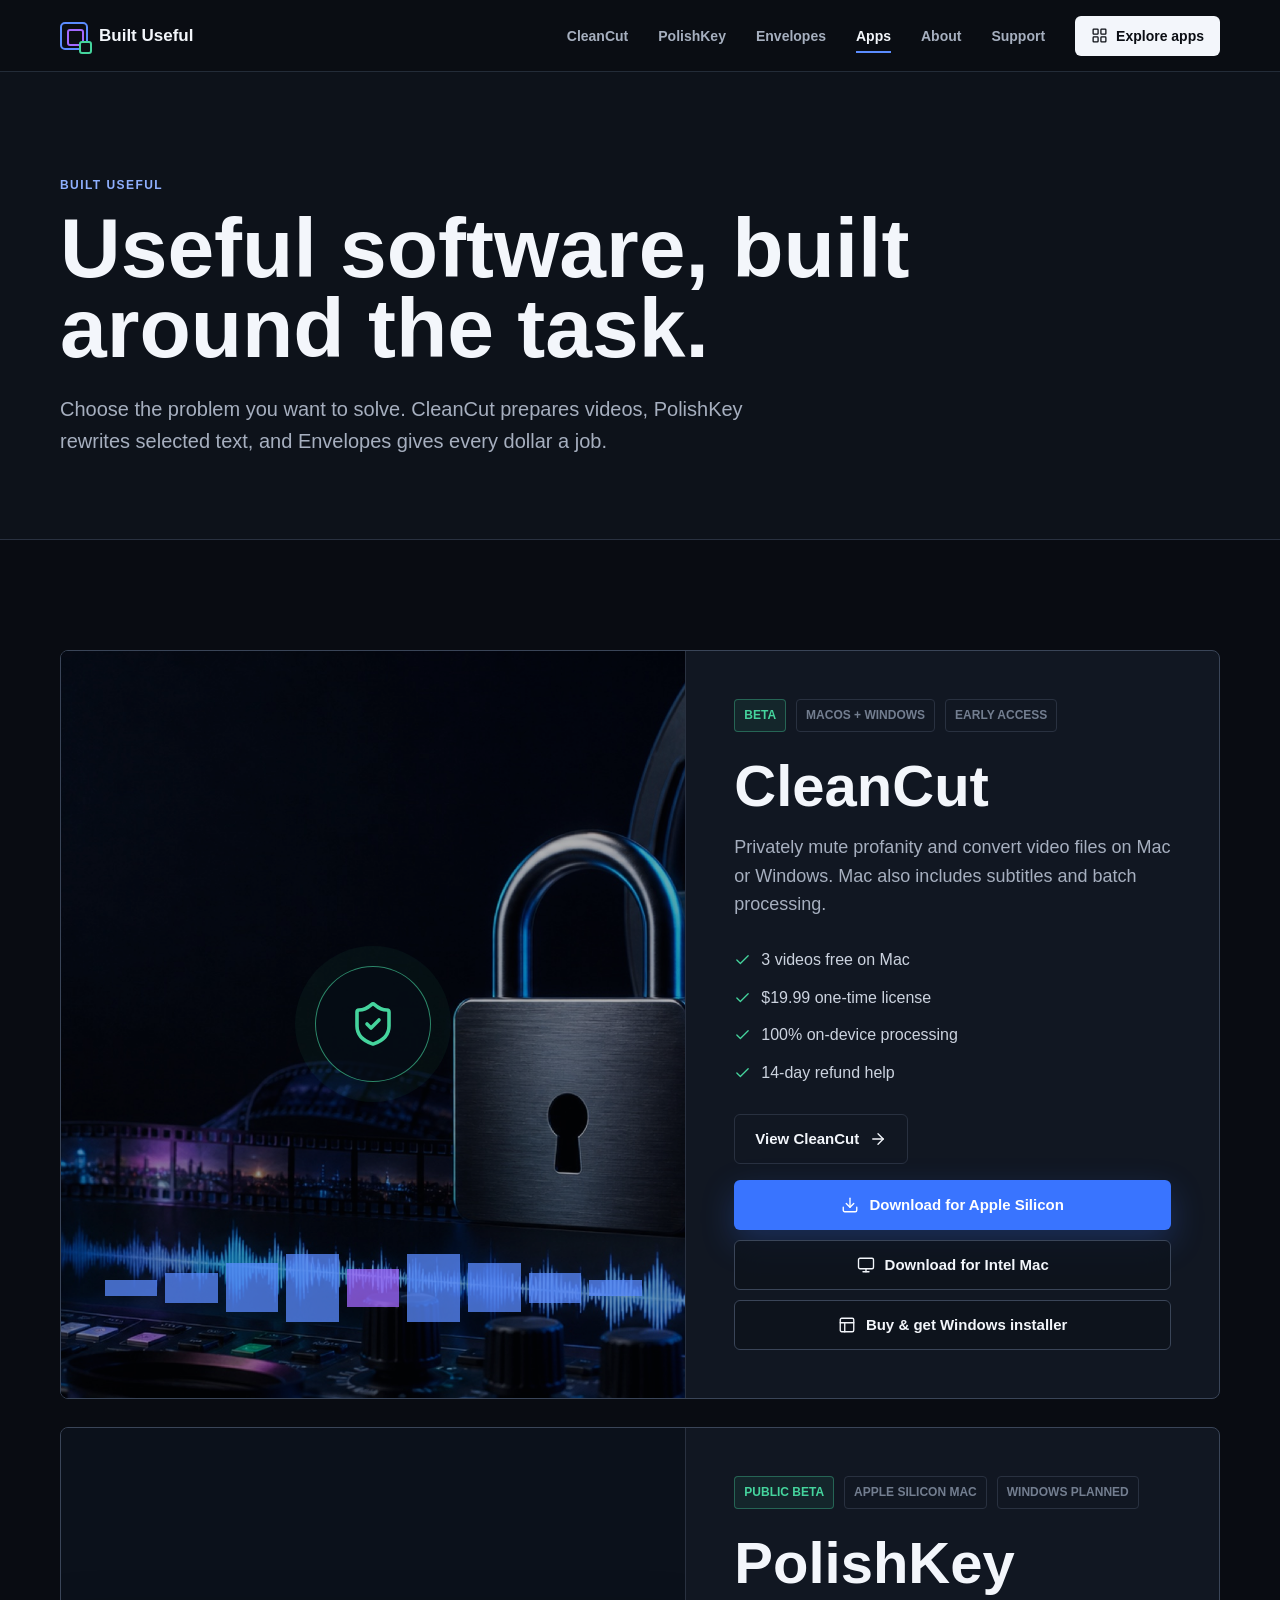
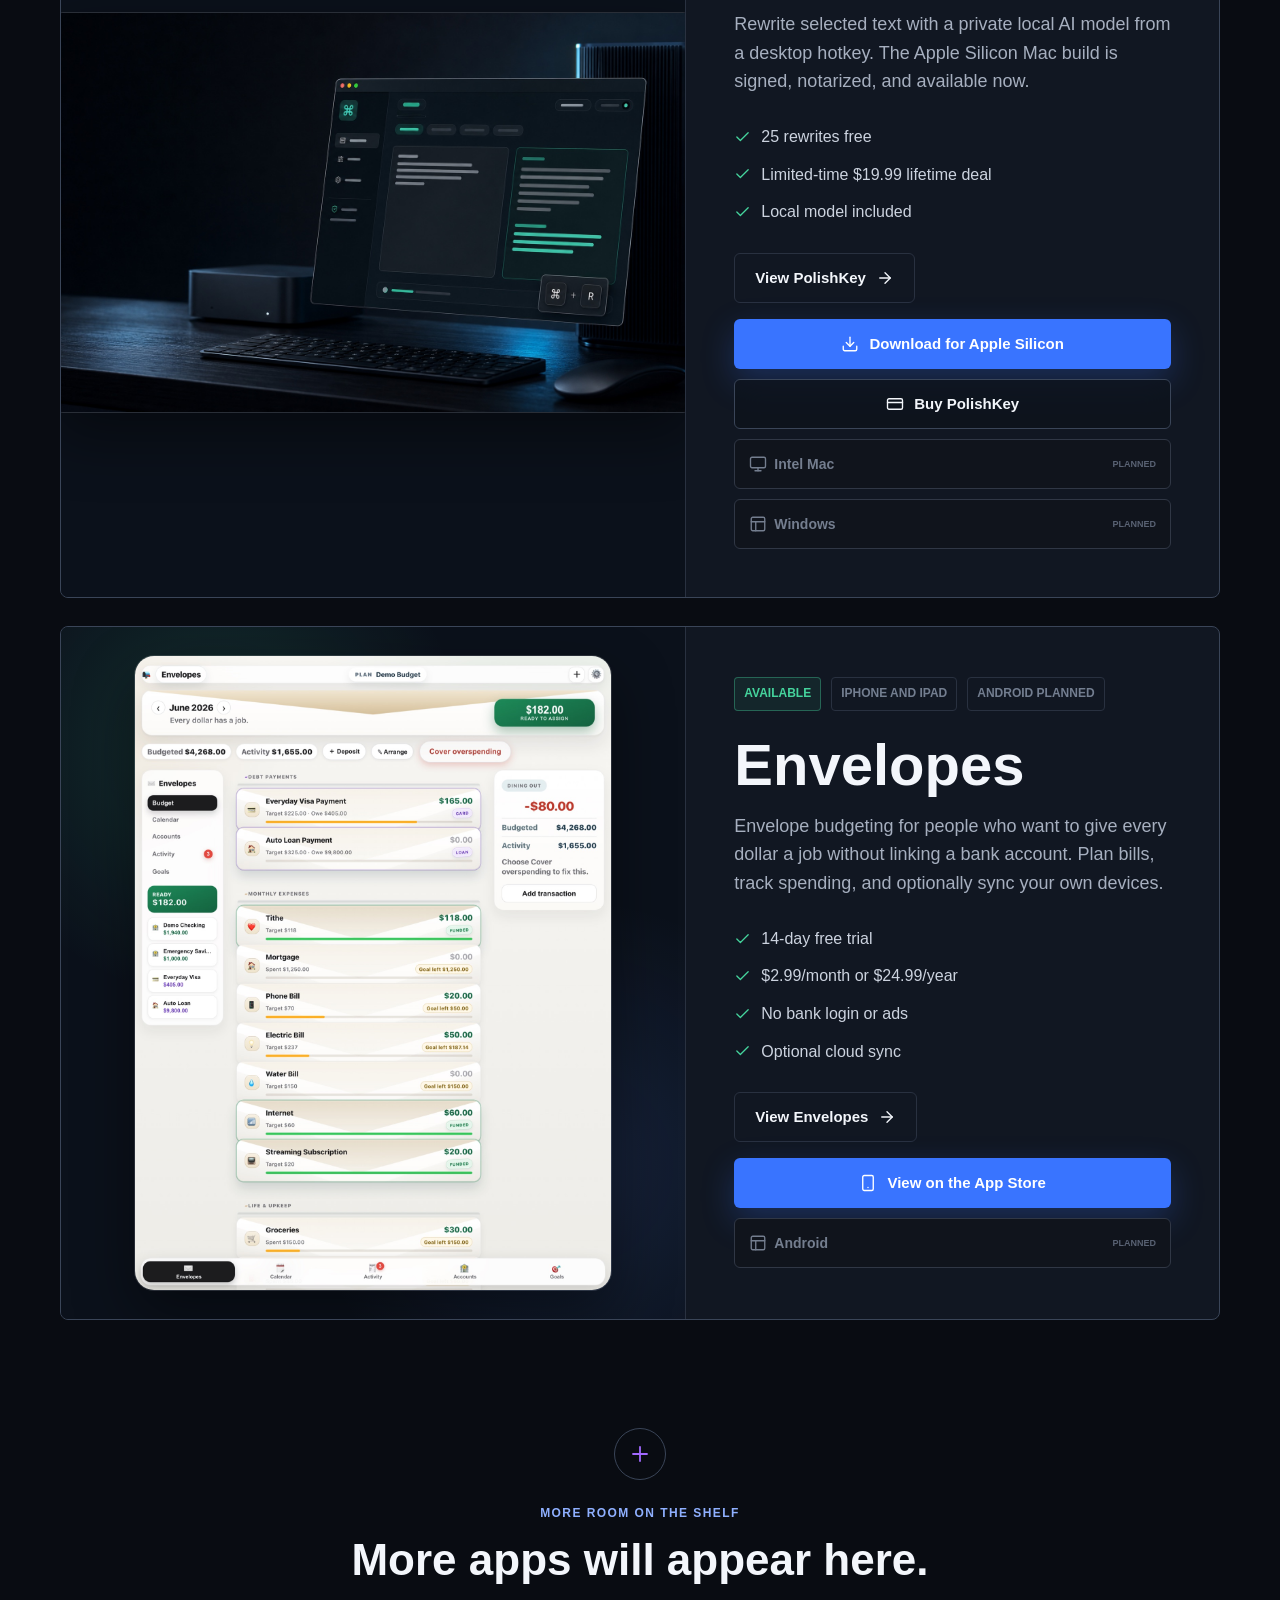
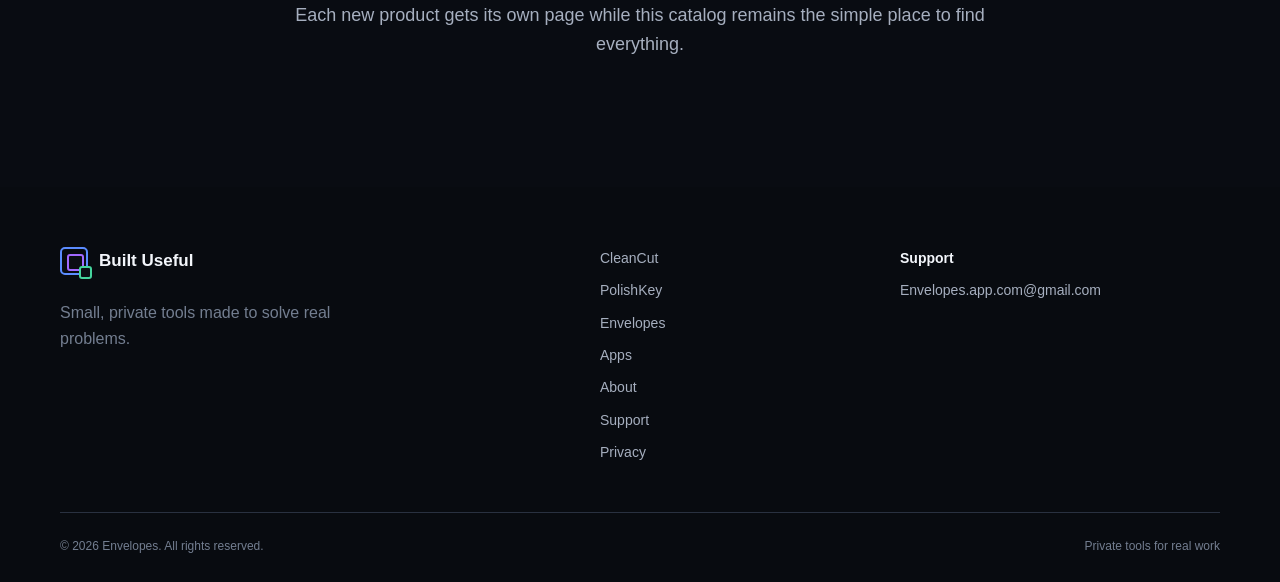
==== commit 79ae4874: "Add paid CleanCut Windows early access" ====
--- a/index.html
+++ b/index.html
@@ -61,11 +61,11 @@
             <div class="catalog-wave" aria-hidden="true"><span></span><span></span><span></span><span></span><span></span><span></span><span></span><span></span><span></span></div>
           </div>
           <div class="catalog-copy">
-            <div class="catalog-meta"><span class="available">Beta</span><span>macOS</span><span>Early access</span></div>
+            <div class="catalog-meta"><span class="available">Beta</span><span>macOS + Windows</span><span>Early access</span></div>
             <h2>CleanCut</h2>
-            <p>Clean up video files before sharing them: mute profanity, generate subtitles, or convert stubborn files into a more compatible MP4 on your Mac.</p>
+            <p>Privately mute profanity and convert video files on Mac or Windows. Mac also includes subtitles and batch processing.</p>
             <ul class="catalog-points">
-              <li><i data-lucide="check" aria-hidden="true"></i>3 videos free</li>
+              <li><i data-lucide="check" aria-hidden="true"></i>3 videos free on Mac</li>
               <li><i data-lucide="check" aria-hidden="true"></i>$19.99 one-time license</li>
               <li><i data-lucide="check" aria-hidden="true"></i>100% on-device processing</li>
               <li><i data-lucide="check" aria-hidden="true"></i>14-day refund help</li>
@@ -76,7 +76,7 @@
             <div class="platform-options" role="group" aria-label="CleanCut platform downloads">
               <a class="button button-primary platform-available" href="https://github.com/EnvelopesApp/cleancut-updates/releases/latest/download/CleanCut.dmg"><i data-lucide="download" aria-hidden="true"></i>Download for Apple Silicon</a>
               <a class="button button-secondary platform-available" href="https://github.com/EnvelopesApp/cleancut-updates/releases/latest/download/CleanCut-Intel.dmg"><i data-lucide="monitor" aria-hidden="true"></i>Download for Intel Mac</a>
-              <span class="button button-disabled" aria-disabled="true"><i data-lucide="panels-top-left" aria-hidden="true"></i>Windows <small>Coming soon</small></span>
+              <a class="button button-secondary platform-available" data-platform="windows" href="https://buy.polar.sh/polar_cl_ecQVRK65Frv7xlwUFgsDpXMhYEspQDliIrXDZ1W9nYR"><i data-lucide="panels-top-left" aria-hidden="true"></i>Buy &amp; get Windows installer</a>
             </div>
           </div>
         </article>
--- a/styles.css
+++ b/styles.css
@@ -318,10 +318,45 @@
 }
 
 .hero-copy {
-  margin-bottom: 28px;
+  margin-bottom: 18px;
   color: #c1cad8;
   font-size: 18px;
   line-height: 1.65;
+}
+
+.hero-tool-list {
+  display: grid;
+  grid-template-columns: repeat(3, minmax(0, 1fr));
+  gap: 0;
+  margin: 0 0 24px;
+  padding: 0;
+  list-style: none;
+  border-top: 1px solid rgba(169, 183, 205, 0.28);
+  border-bottom: 1px solid rgba(169, 183, 205, 0.28);
+}
+
+.hero-tool-list li {
+  display: flex;
+  align-items: center;
+  gap: 9px;
+  min-width: 0;
+  min-height: 66px;
+  padding: 12px 14px;
+  color: #e8eef9;
+  font-size: 14px;
+  font-weight: 700;
+  line-height: 1.35;
+}
+
+.hero-tool-list li + li {
+  border-left: 1px solid rgba(169, 183, 205, 0.22);
+}
+
+.hero-tool-list svg {
+  flex: 0 0 auto;
+  width: 18px;
+  height: 18px;
+  color: #8fb0ff;
 }
 
 .beta-banner {
@@ -1536,6 +1571,20 @@
     font-size: 16px;
   }
 
+  .hero-tool-list {
+    grid-template-columns: 1fr;
+  }
+
+  .hero-tool-list li {
+    min-height: 48px;
+    padding: 10px 4px;
+  }
+
+  .hero-tool-list li + li {
+    border-top: 1px solid rgba(169, 183, 205, 0.22);
+    border-left: 0;
+  }
+
   .hero-actions {
     flex-direction: column;
   }
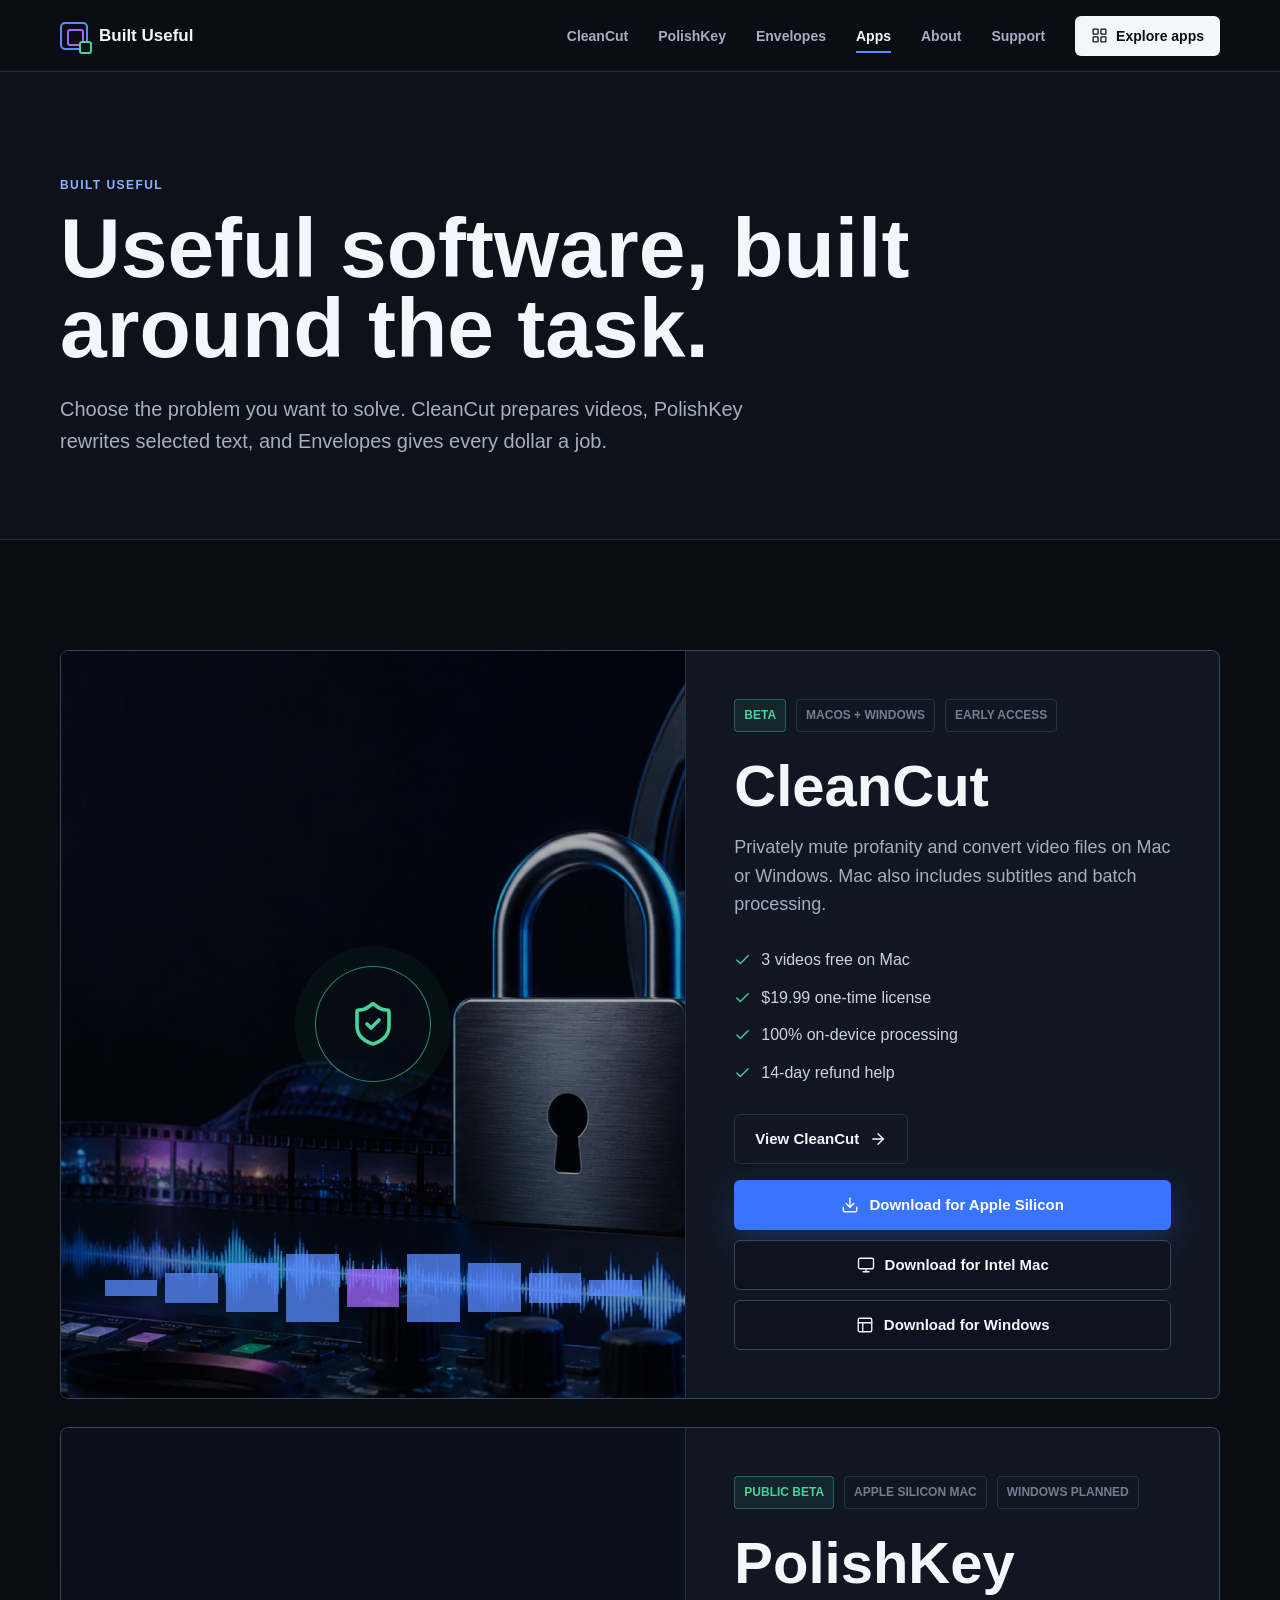
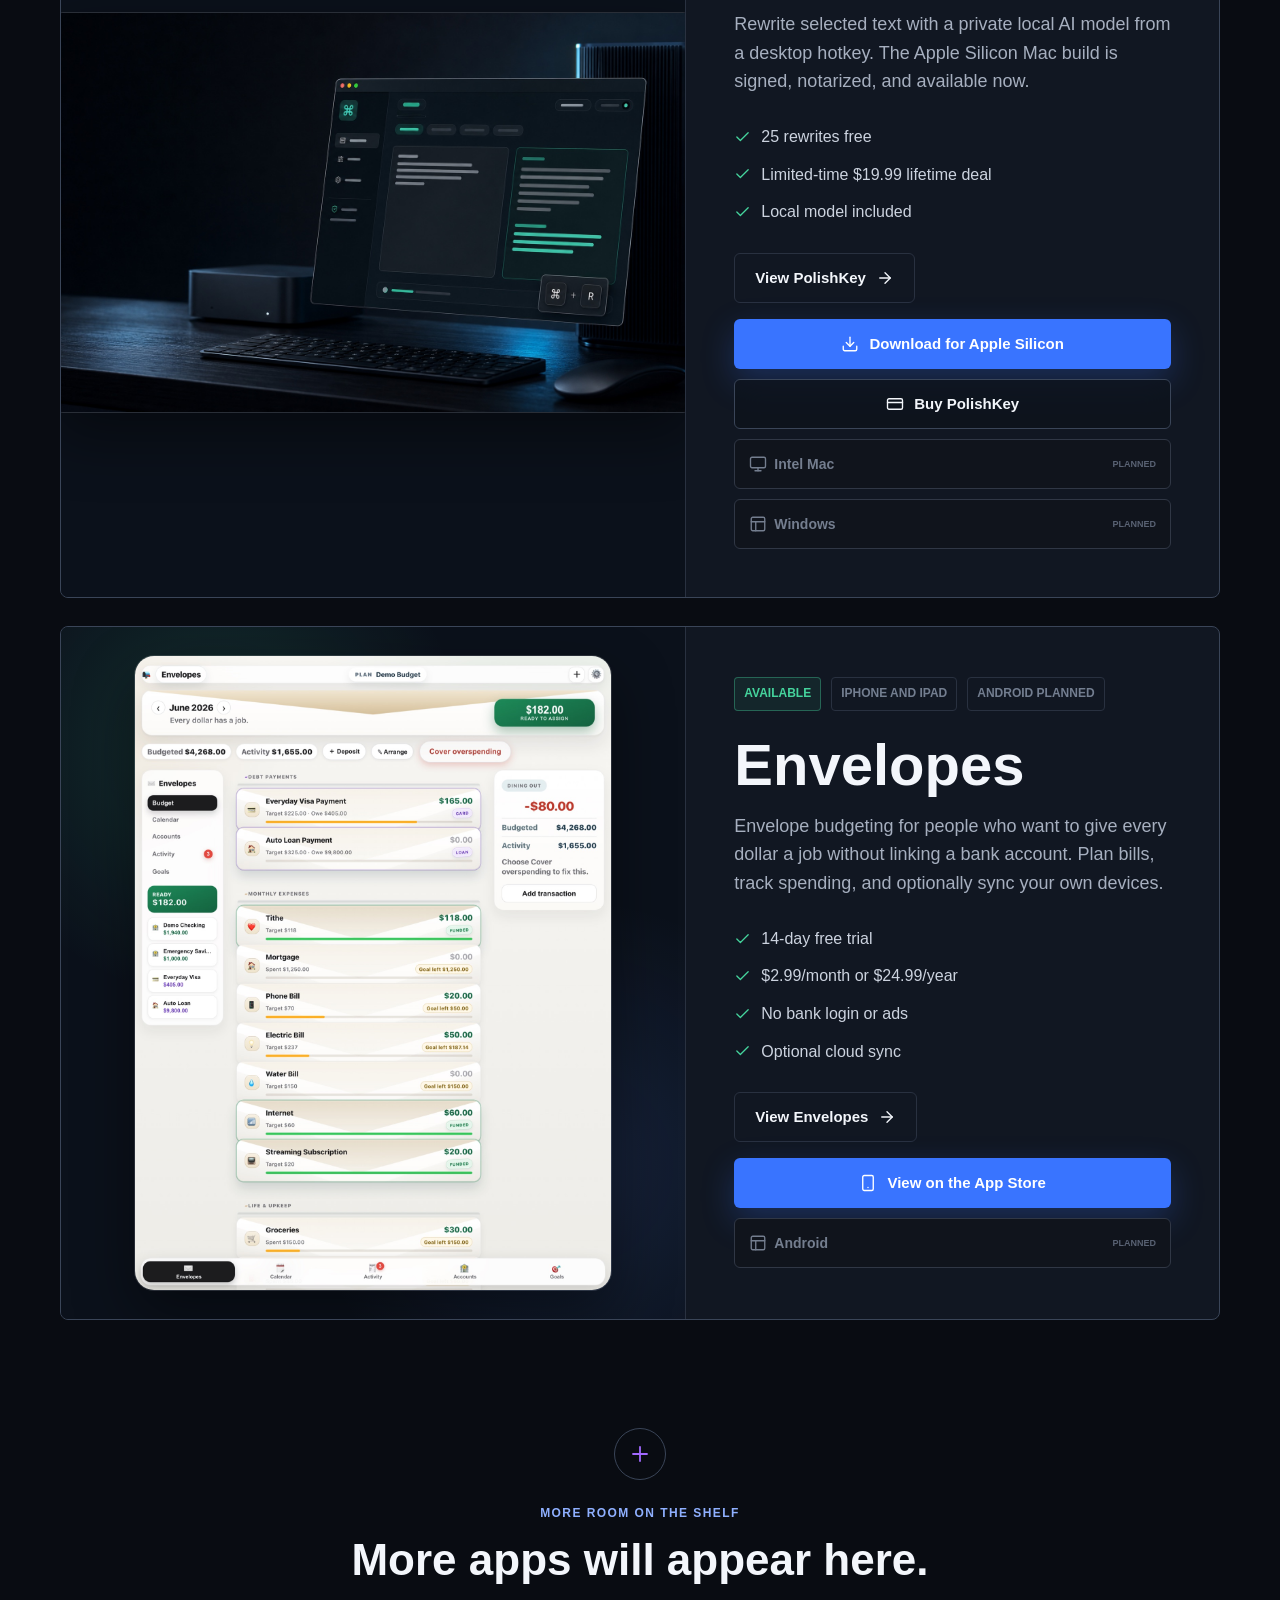
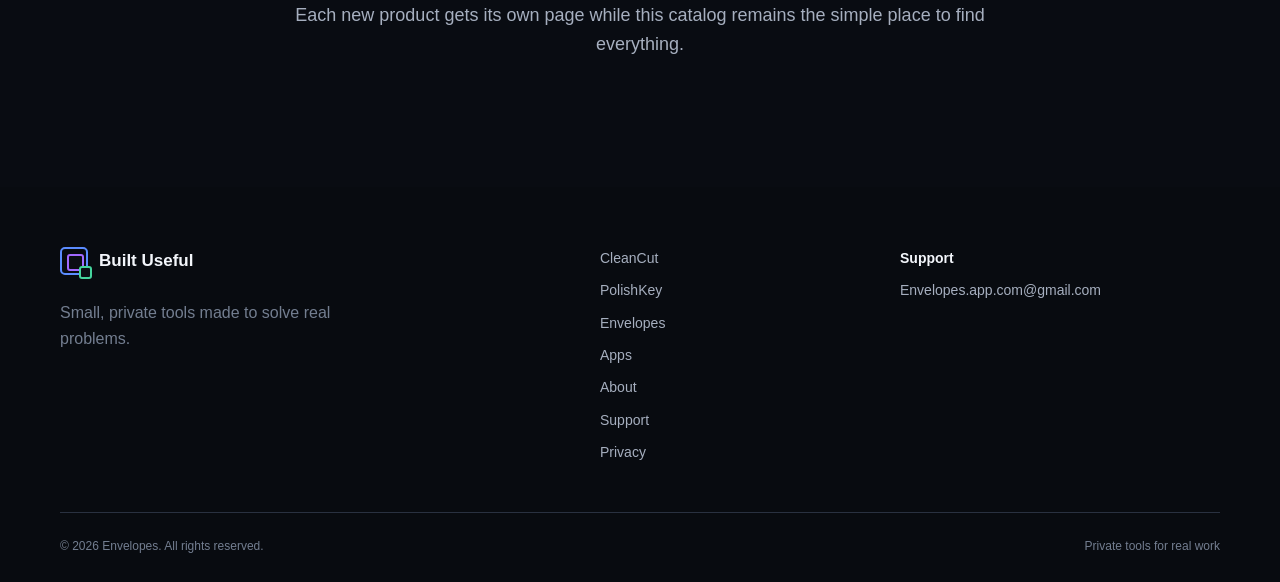
==== commit ac82604a: "Align CleanCut Windows trial and licensing" ====
--- a/index.html
+++ b/index.html
@@ -76,7 +76,7 @@
             <div class="platform-options" role="group" aria-label="CleanCut platform downloads">
               <a class="button button-primary platform-available" href="https://github.com/EnvelopesApp/cleancut-updates/releases/latest/download/CleanCut.dmg"><i data-lucide="download" aria-hidden="true"></i>Download for Apple Silicon</a>
               <a class="button button-secondary platform-available" href="https://github.com/EnvelopesApp/cleancut-updates/releases/latest/download/CleanCut-Intel.dmg"><i data-lucide="monitor" aria-hidden="true"></i>Download for Intel Mac</a>
-              <a class="button button-secondary platform-available" data-platform="windows" href="https://buy.polar.sh/polar_cl_ecQVRK65Frv7xlwUFgsDpXMhYEspQDliIrXDZ1W9nYR"><i data-lucide="panels-top-left" aria-hidden="true"></i>Buy &amp; get Windows installer</a>
+              <a class="button button-secondary platform-available" data-platform="windows" href="https://github.com/EnvelopesApp/cleancut-updates/releases/download/windows-v1.0.44/CleanCut-Windows-Setup-1.0.44.exe"><i data-lucide="panels-top-left" aria-hidden="true"></i>Download for Windows</a>
             </div>
           </div>
         </article>
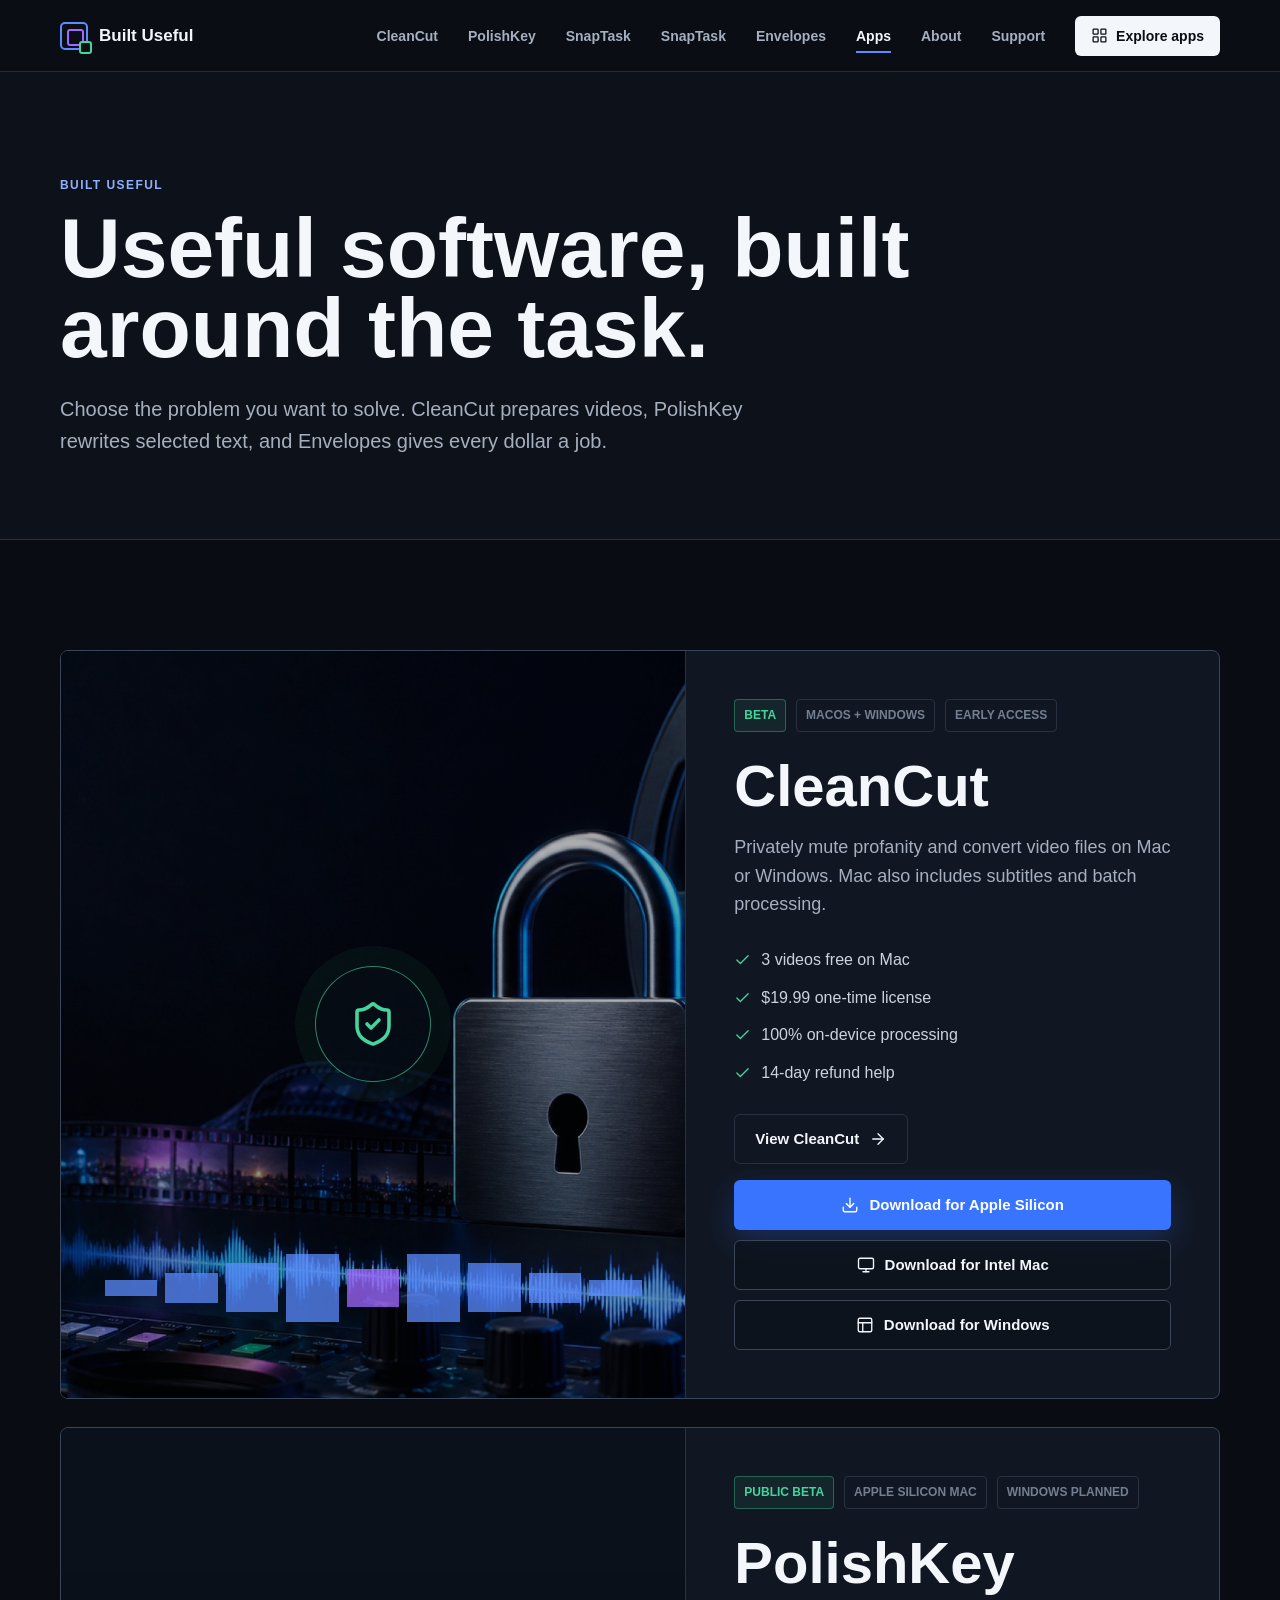
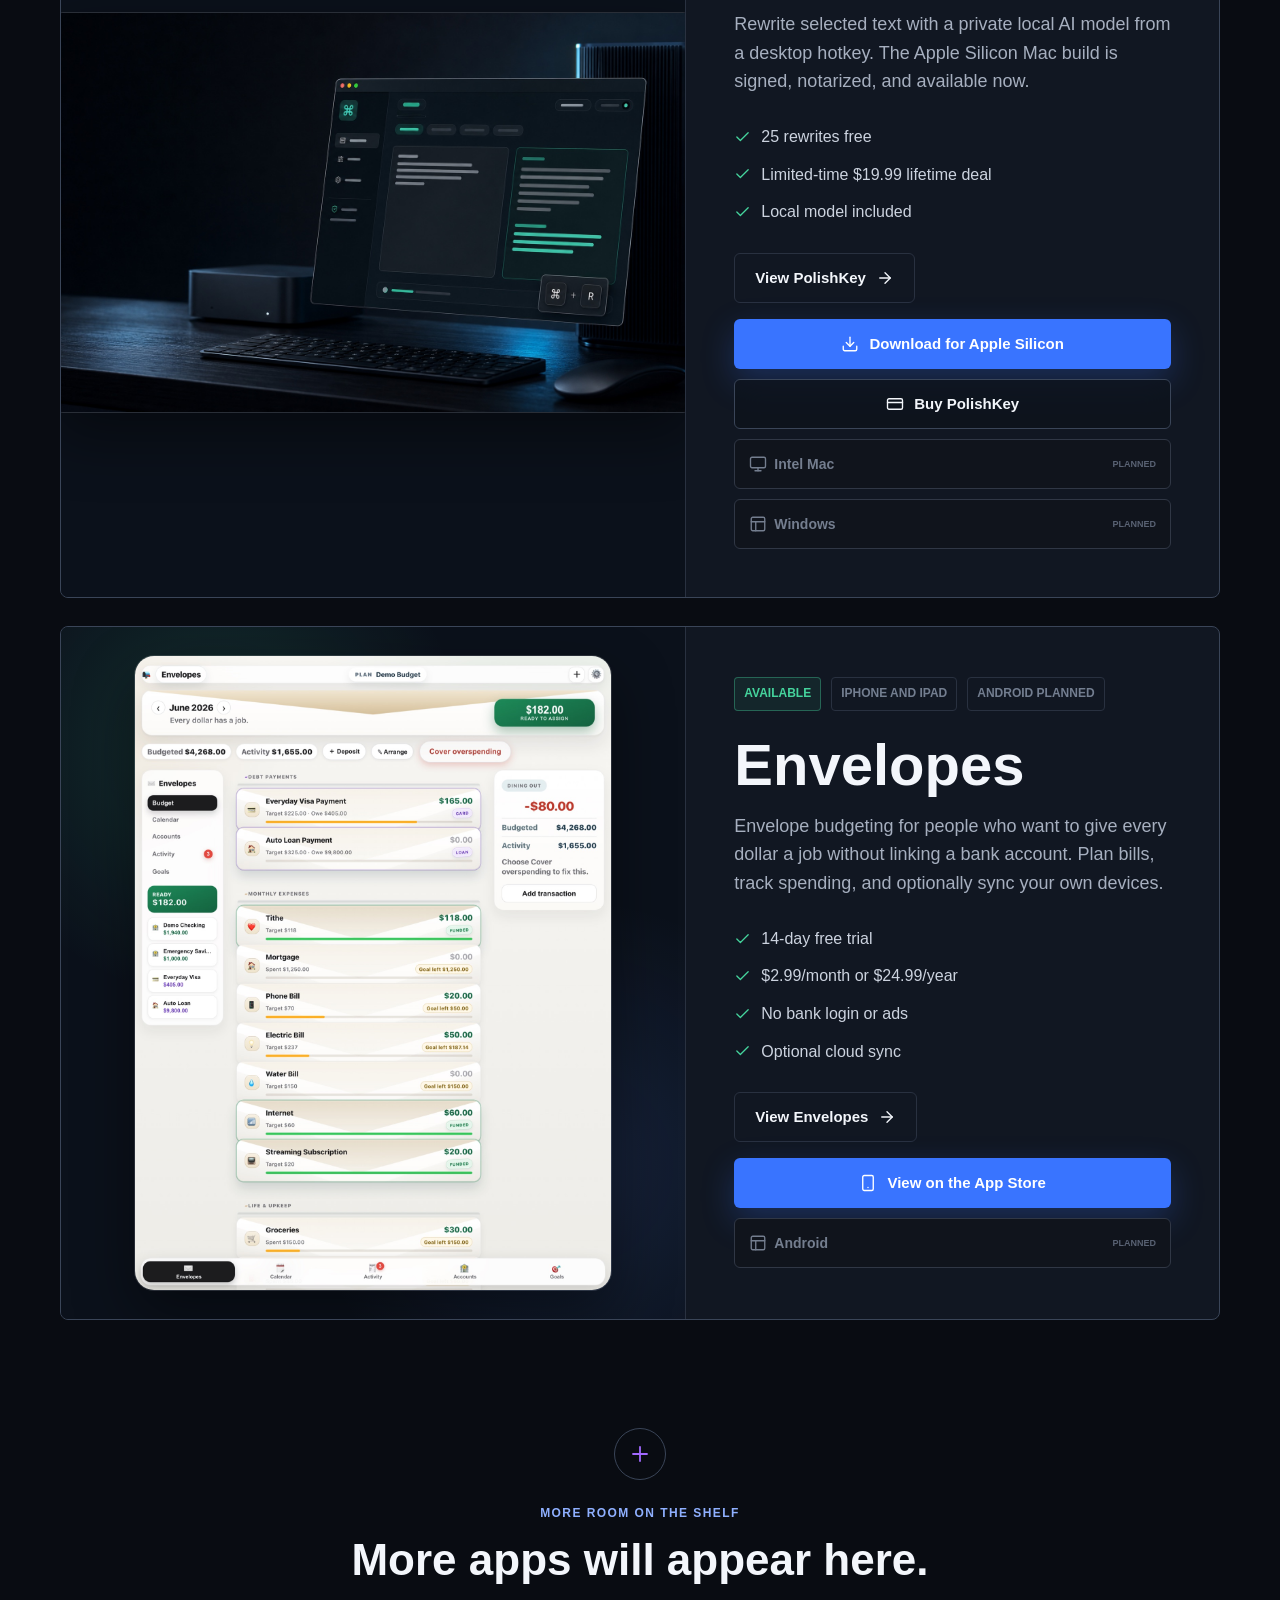
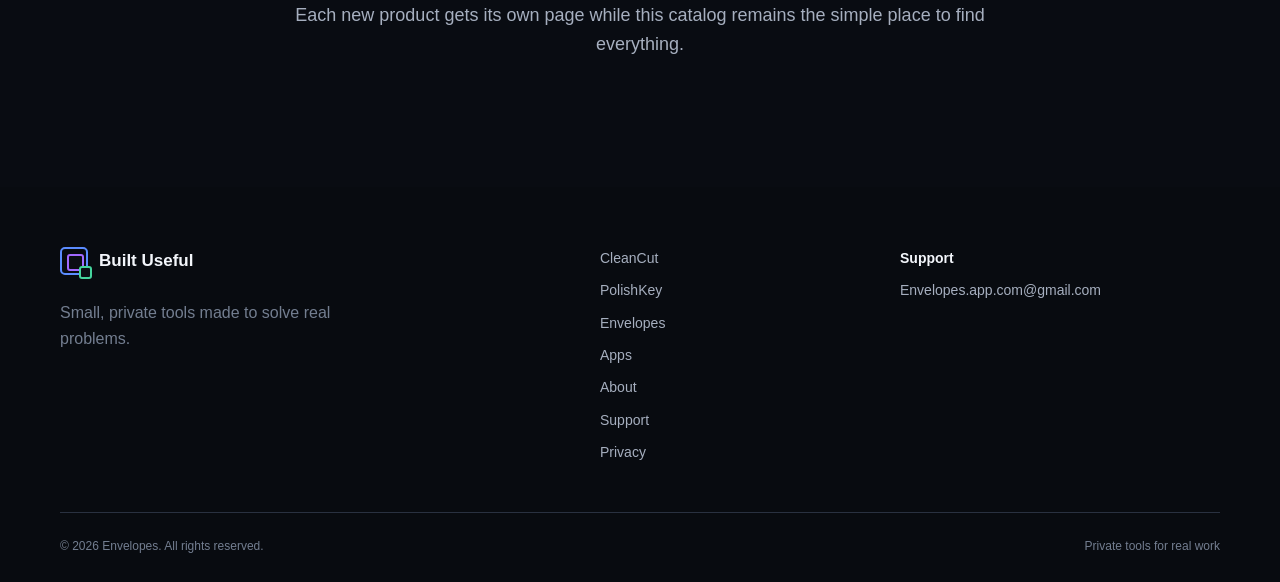
==== commit 0d3bd0f8: "Add SnapTask to the site, without a download it cannot honour yet SnapTask gets the same treatment a" ====
--- a/index.html
+++ b/index.html
@@ -35,7 +35,8 @@
       <nav class="nav-links" id="site-menu" aria-label="Primary navigation">
         <a href="cleancut.html">CleanCut</a>
         <a href="polishkey.html">PolishKey</a>
-        <a href="envelopes.html">Envelopes</a>
+        <a href="snaptask.html">SnapTask</a>
+        <a href="snaptask.html">SnapTask</a><a href="envelopes.html">Envelopes</a>
         <a class="active" href="index.html">Apps</a>
         <a href="about.html">About</a>
         <a href="support.html">Support</a>
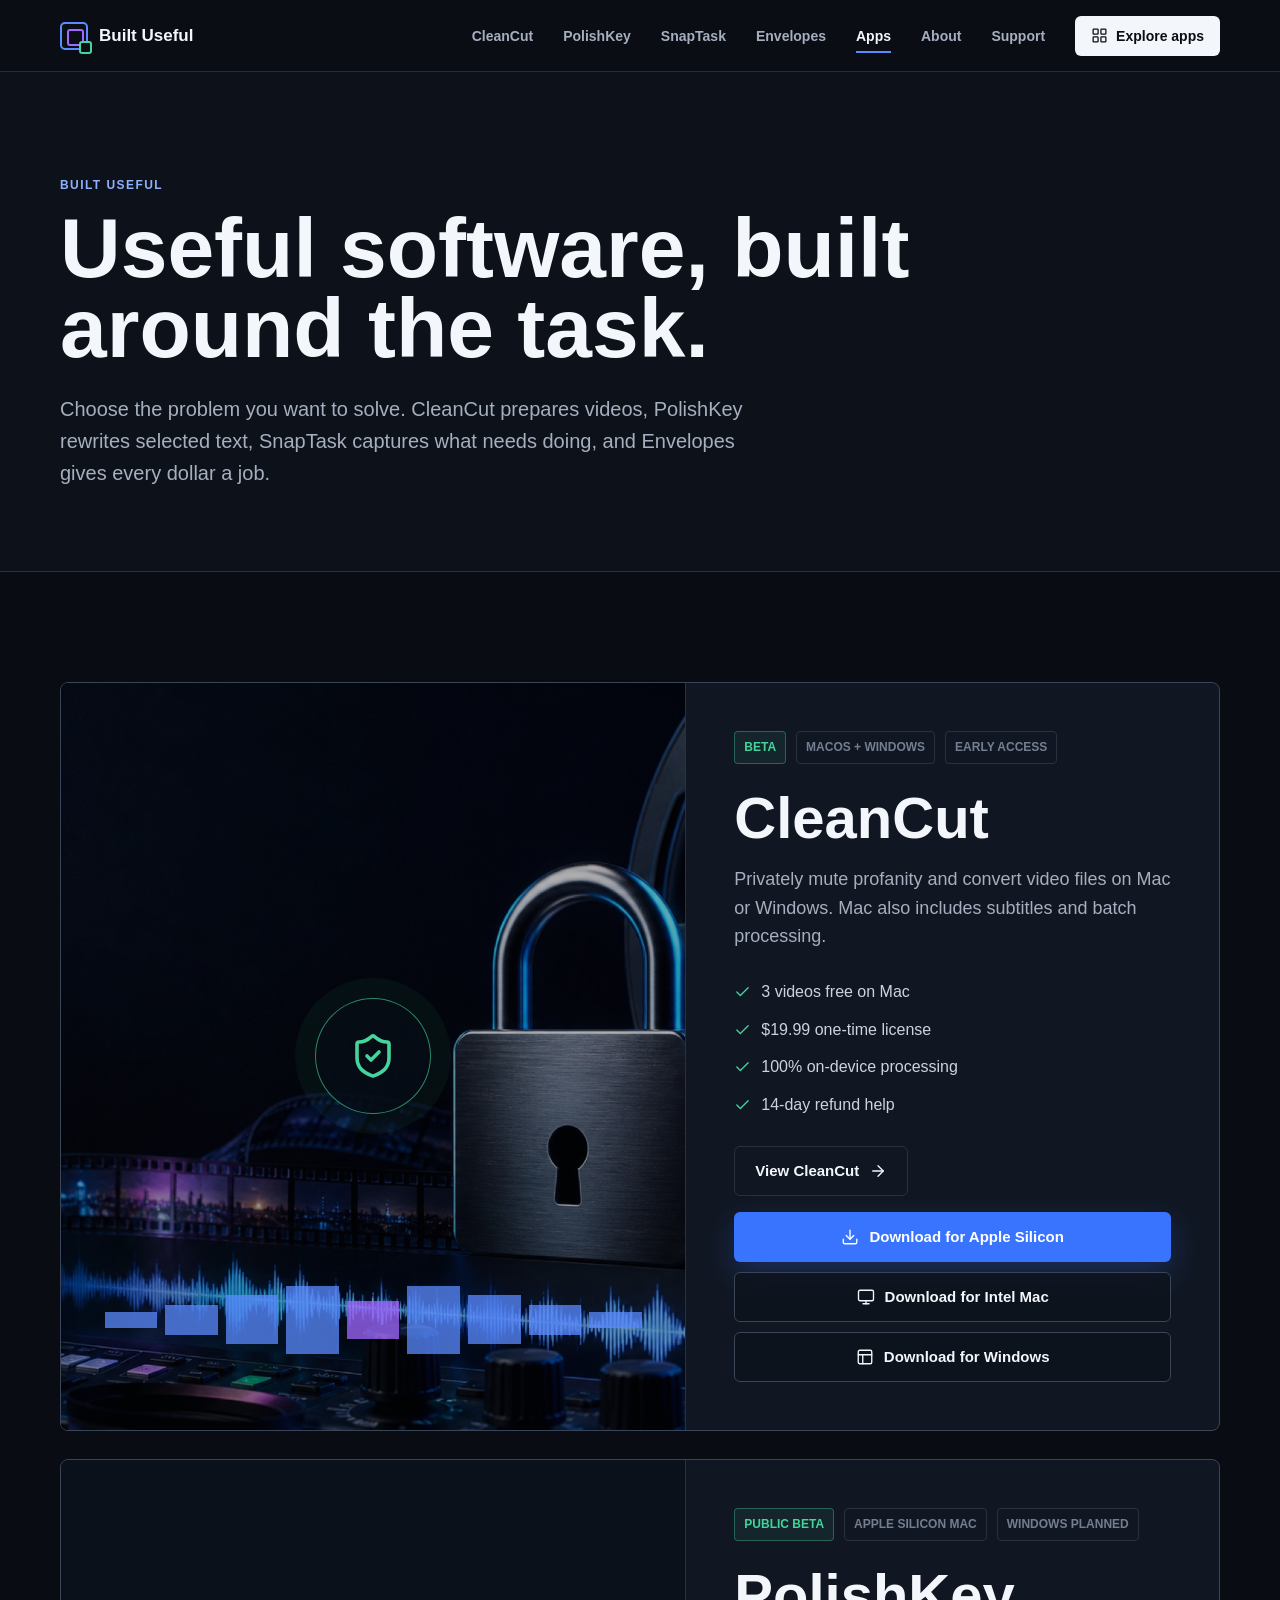
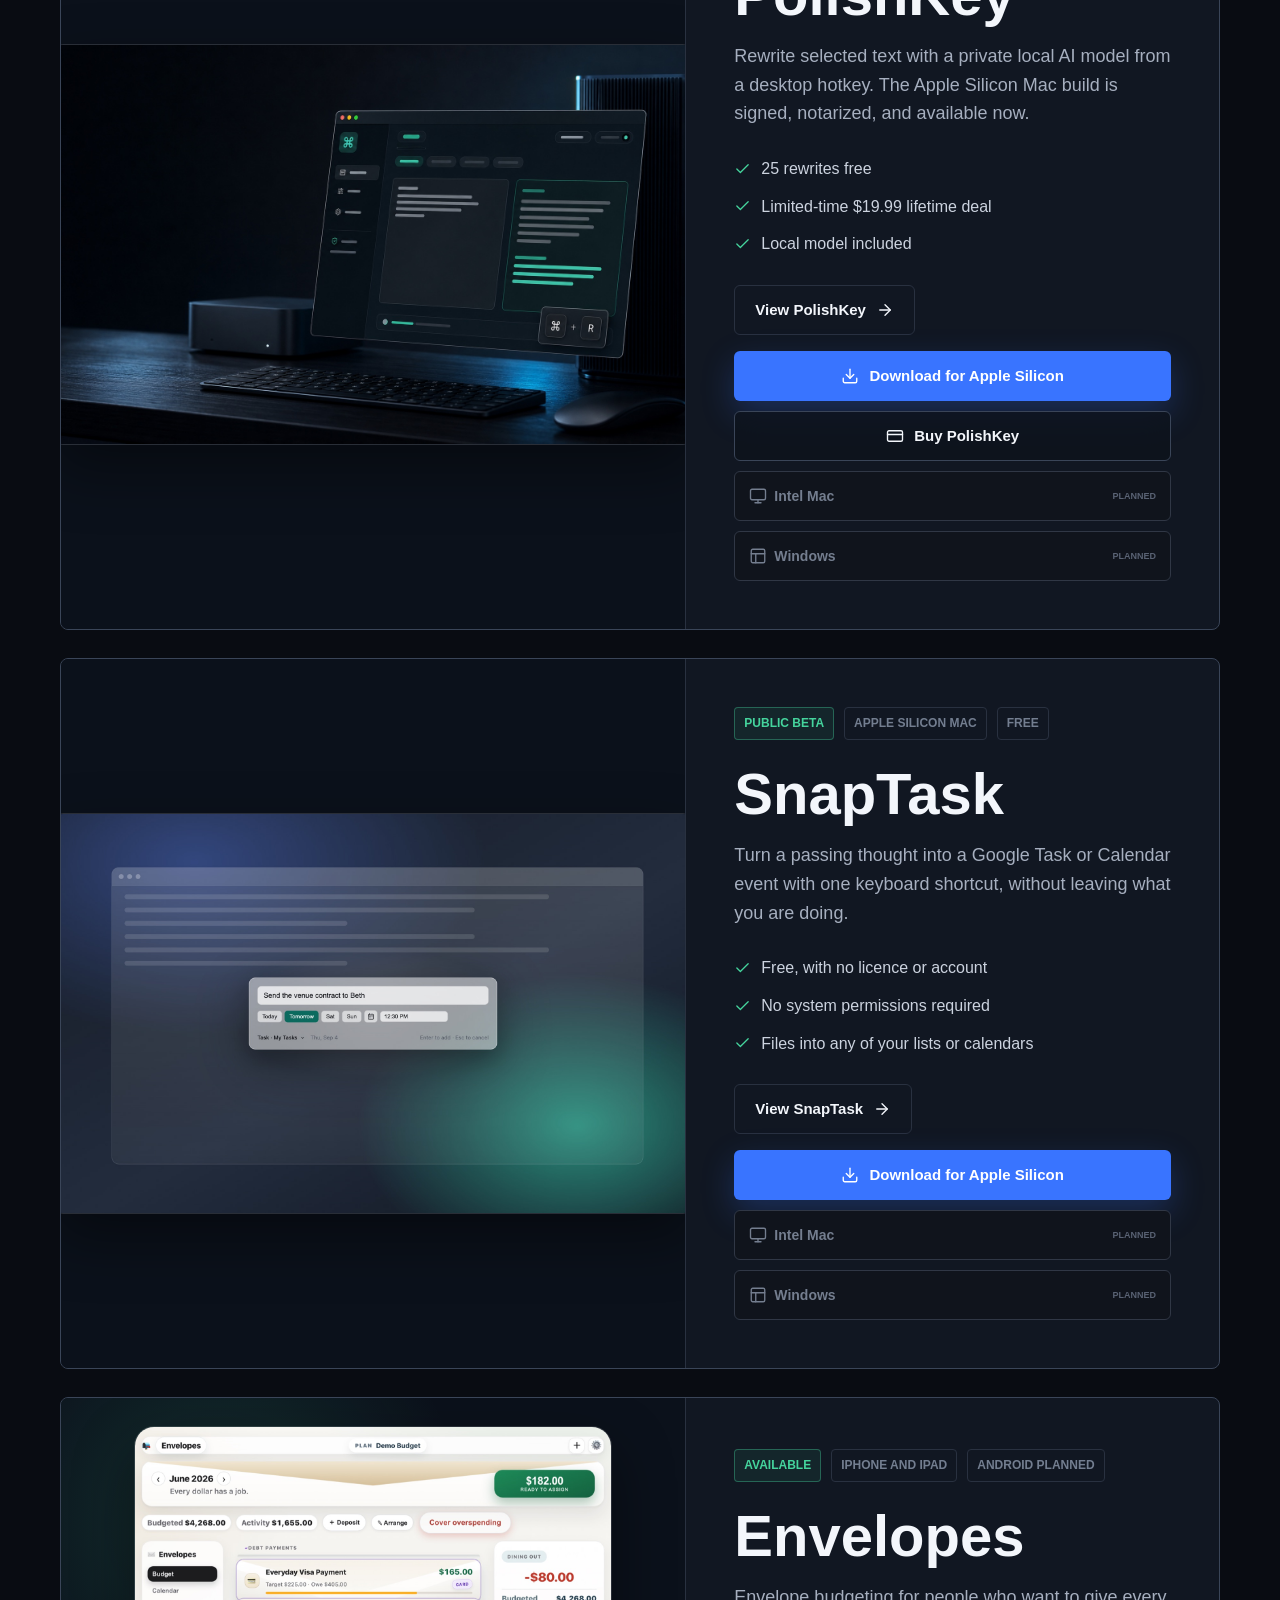
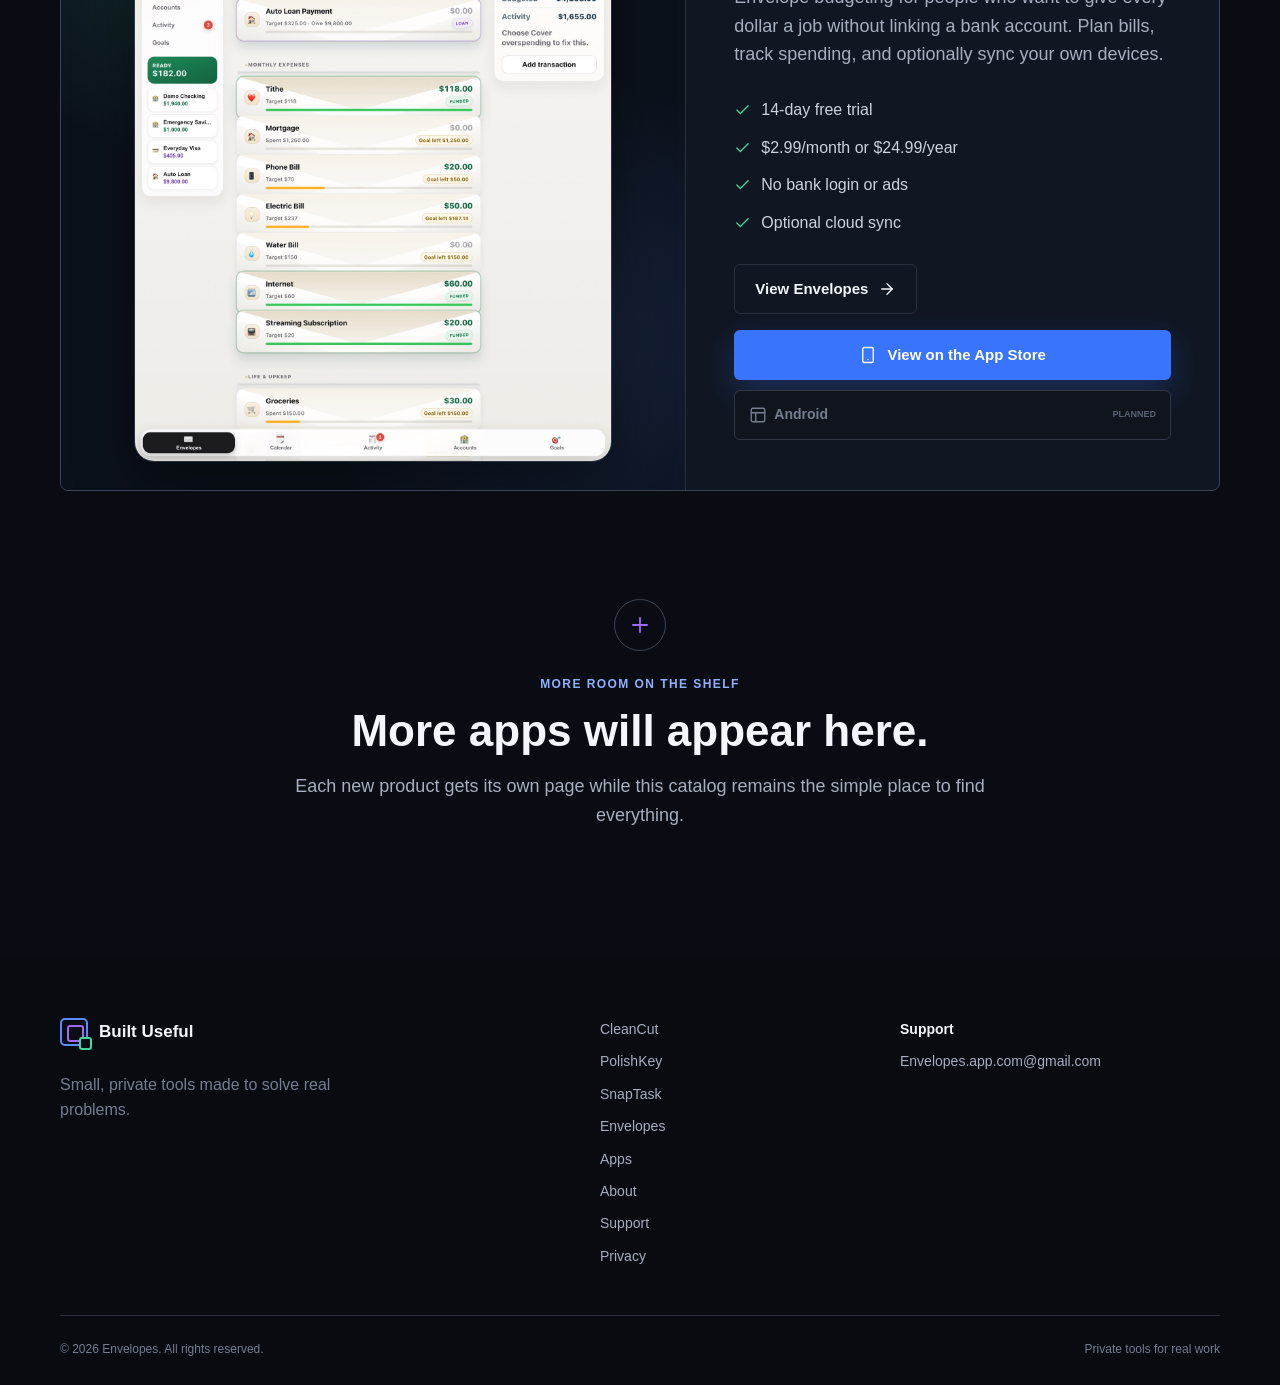
==== commit 1cad8611: "Fix the duplicated SnapTask nav link, and give it a product image Two things wrong with yesterday's " ====
--- a/index.html
+++ b/index.html
@@ -36,7 +36,7 @@
         <a href="cleancut.html">CleanCut</a>
         <a href="polishkey.html">PolishKey</a>
         <a href="snaptask.html">SnapTask</a>
-        <a href="snaptask.html">SnapTask</a><a href="envelopes.html">Envelopes</a>
+        <a href="envelopes.html">Envelopes</a>
         <a class="active" href="index.html">Apps</a>
         <a href="about.html">About</a>
         <a href="support.html">Support</a>
@@ -50,7 +50,7 @@
       <div class="shell">
         <p class="eyebrow">Built Useful</p>
         <h1>Useful software, built around the task.</h1>
-        <p>Choose the problem you want to solve. CleanCut prepares videos, PolishKey rewrites selected text, and Envelopes gives every dollar a job.</p>
+        <p>Choose the problem you want to solve. CleanCut prepares videos, PolishKey rewrites selected text, SnapTask captures what needs doing, and Envelopes gives every dollar a job.</p>
       </div>
     </section>
 
@@ -108,6 +108,30 @@
         </article>
 
         <article class="catalog-item">
+          <div class="catalog-visual catalog-screenshot">
+            <img src="assets/snaptask-hero.jpg" alt="The SnapTask capture box floating over a document, with a task typed in and Tomorrow selected.">
+          </div>
+          <div class="catalog-copy">
+            <div class="catalog-meta"><span class="available">Public beta</span><span>Apple Silicon Mac</span><span>Free</span></div>
+            <h2>SnapTask</h2>
+            <p>Turn a passing thought into a Google Task or Calendar event with one keyboard shortcut, without leaving what you are doing.</p>
+            <ul class="catalog-points">
+              <li><i data-lucide="check" aria-hidden="true"></i>Free, with no licence or account</li>
+              <li><i data-lucide="check" aria-hidden="true"></i>No system permissions required</li>
+              <li><i data-lucide="check" aria-hidden="true"></i>Files into any of your lists or calendars</li>
+            </ul>
+            <div class="catalog-actions">
+              <a class="button button-quiet" href="snaptask.html">View SnapTask <i data-lucide="arrow-right" aria-hidden="true"></i></a>
+            </div>
+            <div class="platform-options" role="group" aria-label="SnapTask platform downloads">
+              <a class="button button-primary platform-available" href="https://github.com/EnvelopesApp/snaptask-updates/releases/latest/download/SnapTask.dmg"><i data-lucide="download" aria-hidden="true"></i>Download for Apple Silicon</a>
+              <span class="button button-disabled" aria-disabled="true"><i data-lucide="monitor" aria-hidden="true"></i>Intel Mac <small>Planned</small></span>
+              <span class="button button-disabled" aria-disabled="true"><i data-lucide="panels-top-left" aria-hidden="true"></i>Windows <small>Planned</small></span>
+            </div>
+          </div>
+        </article>
+
+        <article class="catalog-item">
           <div class="catalog-visual catalog-screenshot envelopes-card-visual">
             <img src="assets/envelopes-budget.jpg" alt="Envelopes budgeting app showing ready to assign money and envelope categories.">
           </div>
@@ -144,7 +168,7 @@
   <footer class="site-footer">
     <div class="shell footer-grid">
       <div><a class="brand" href="index.html"><span class="brand-mark" aria-hidden="true"><span></span></span><span>Built Useful</span></a><p>Small, private tools made to solve real problems.</p></div>
-      <div class="footer-links"><a href="cleancut.html">CleanCut</a><a href="polishkey.html">PolishKey</a><a href="envelopes.html">Envelopes</a><a href="apps.html">Apps</a><a href="about.html">About</a><a href="support.html">Support</a><a href="privacy.html">Privacy</a></div>
+      <div class="footer-links"><a href="cleancut.html">CleanCut</a><a href="polishkey.html">PolishKey</a><a href="snaptask.html">SnapTask</a><a href="envelopes.html">Envelopes</a><a href="apps.html">Apps</a><a href="about.html">About</a><a href="support.html">Support</a><a href="privacy.html">Privacy</a></div>
       <div class="footer-contact"><span>Support</span><a href="mailto:Envelopes.app.com@gmail.com">Envelopes.app.com@gmail.com</a></div>
     </div>
     <div class="shell footer-bottom"><span>© 2026 Envelopes. All rights reserved.</span><span>Private tools for real work</span></div>
